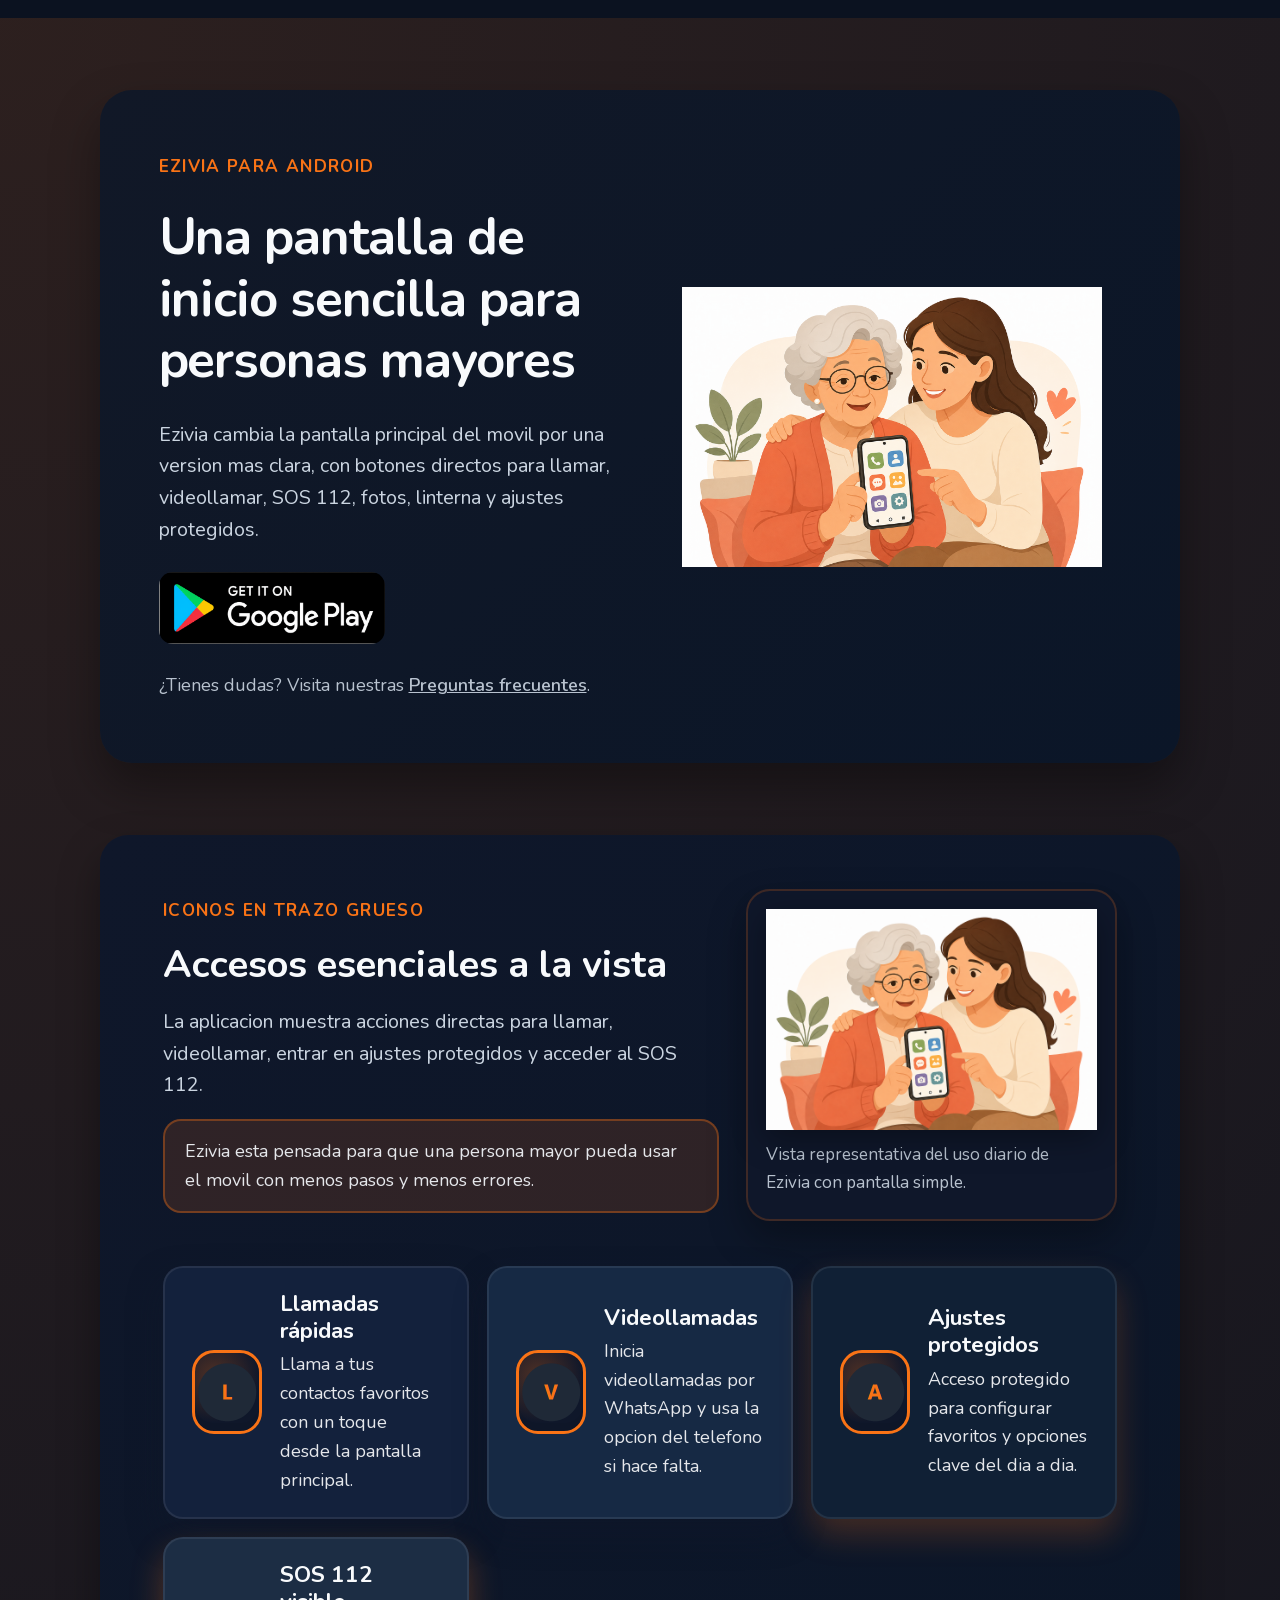
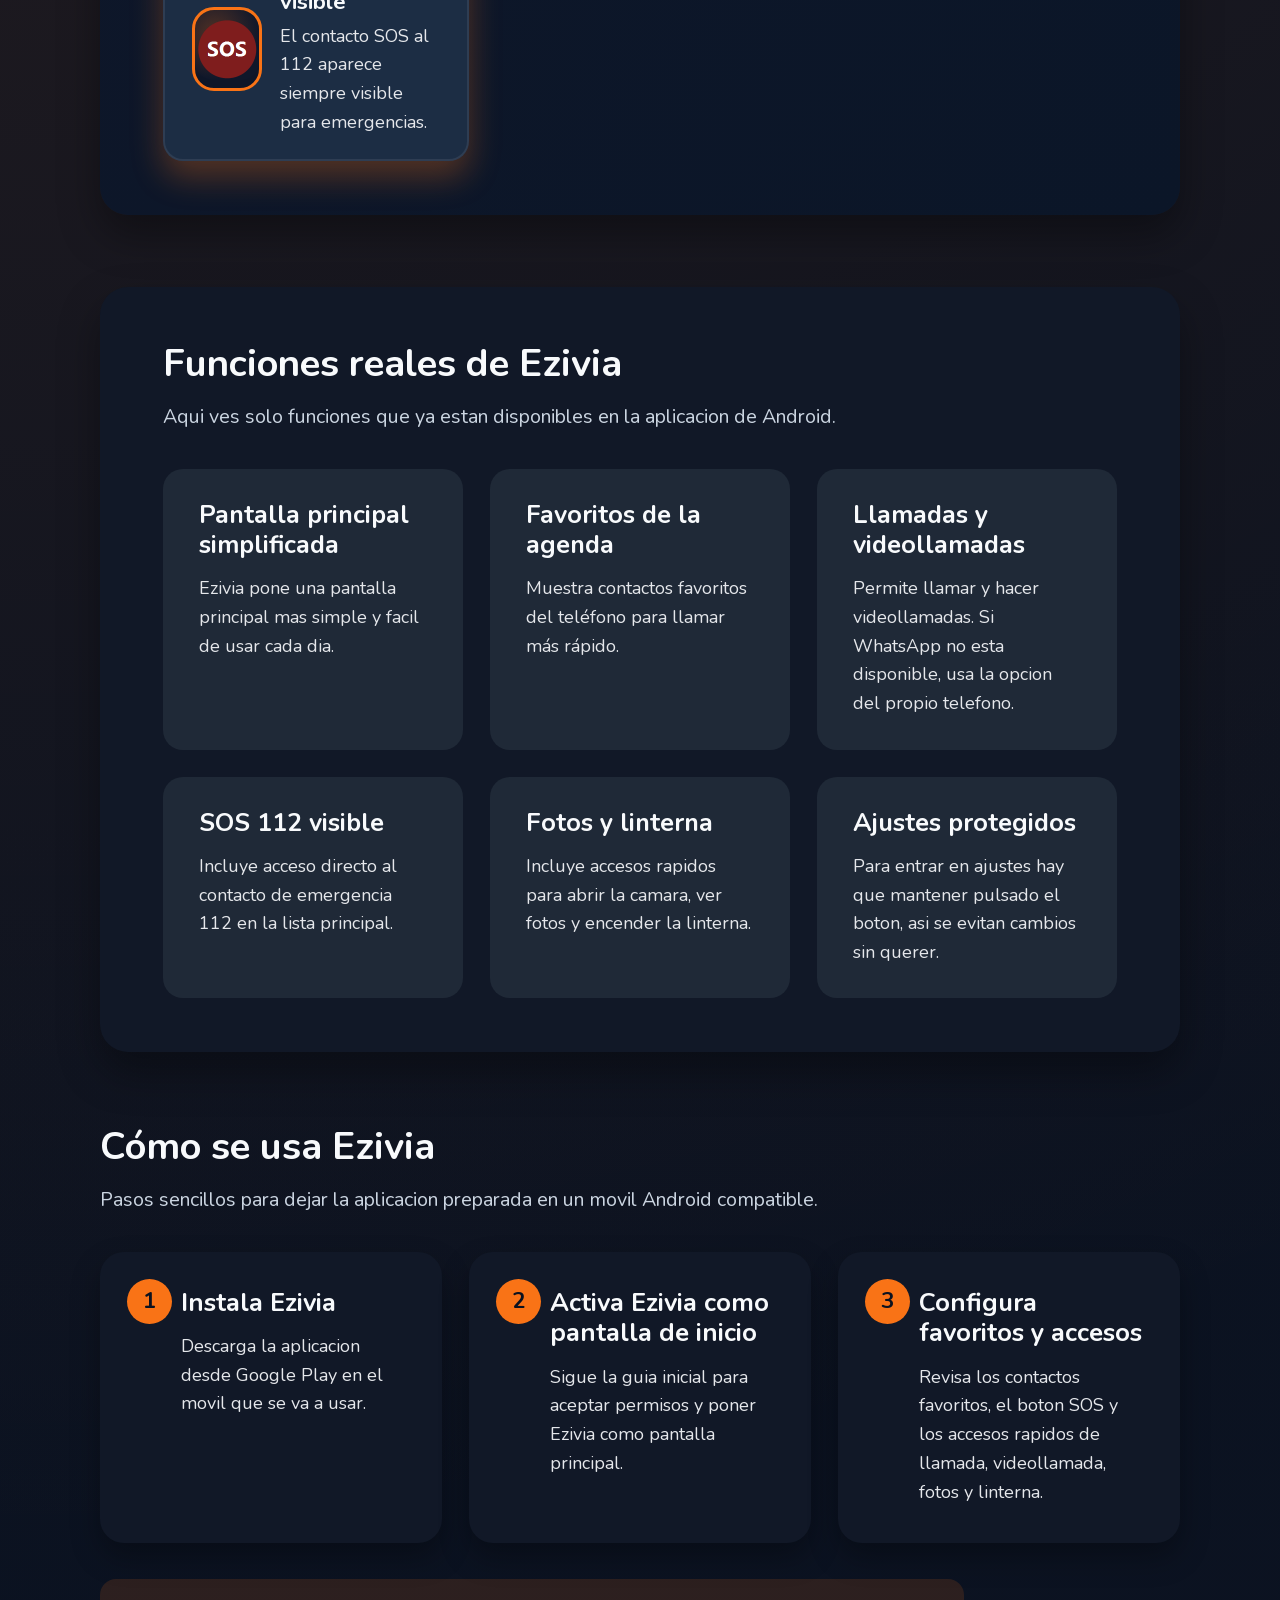
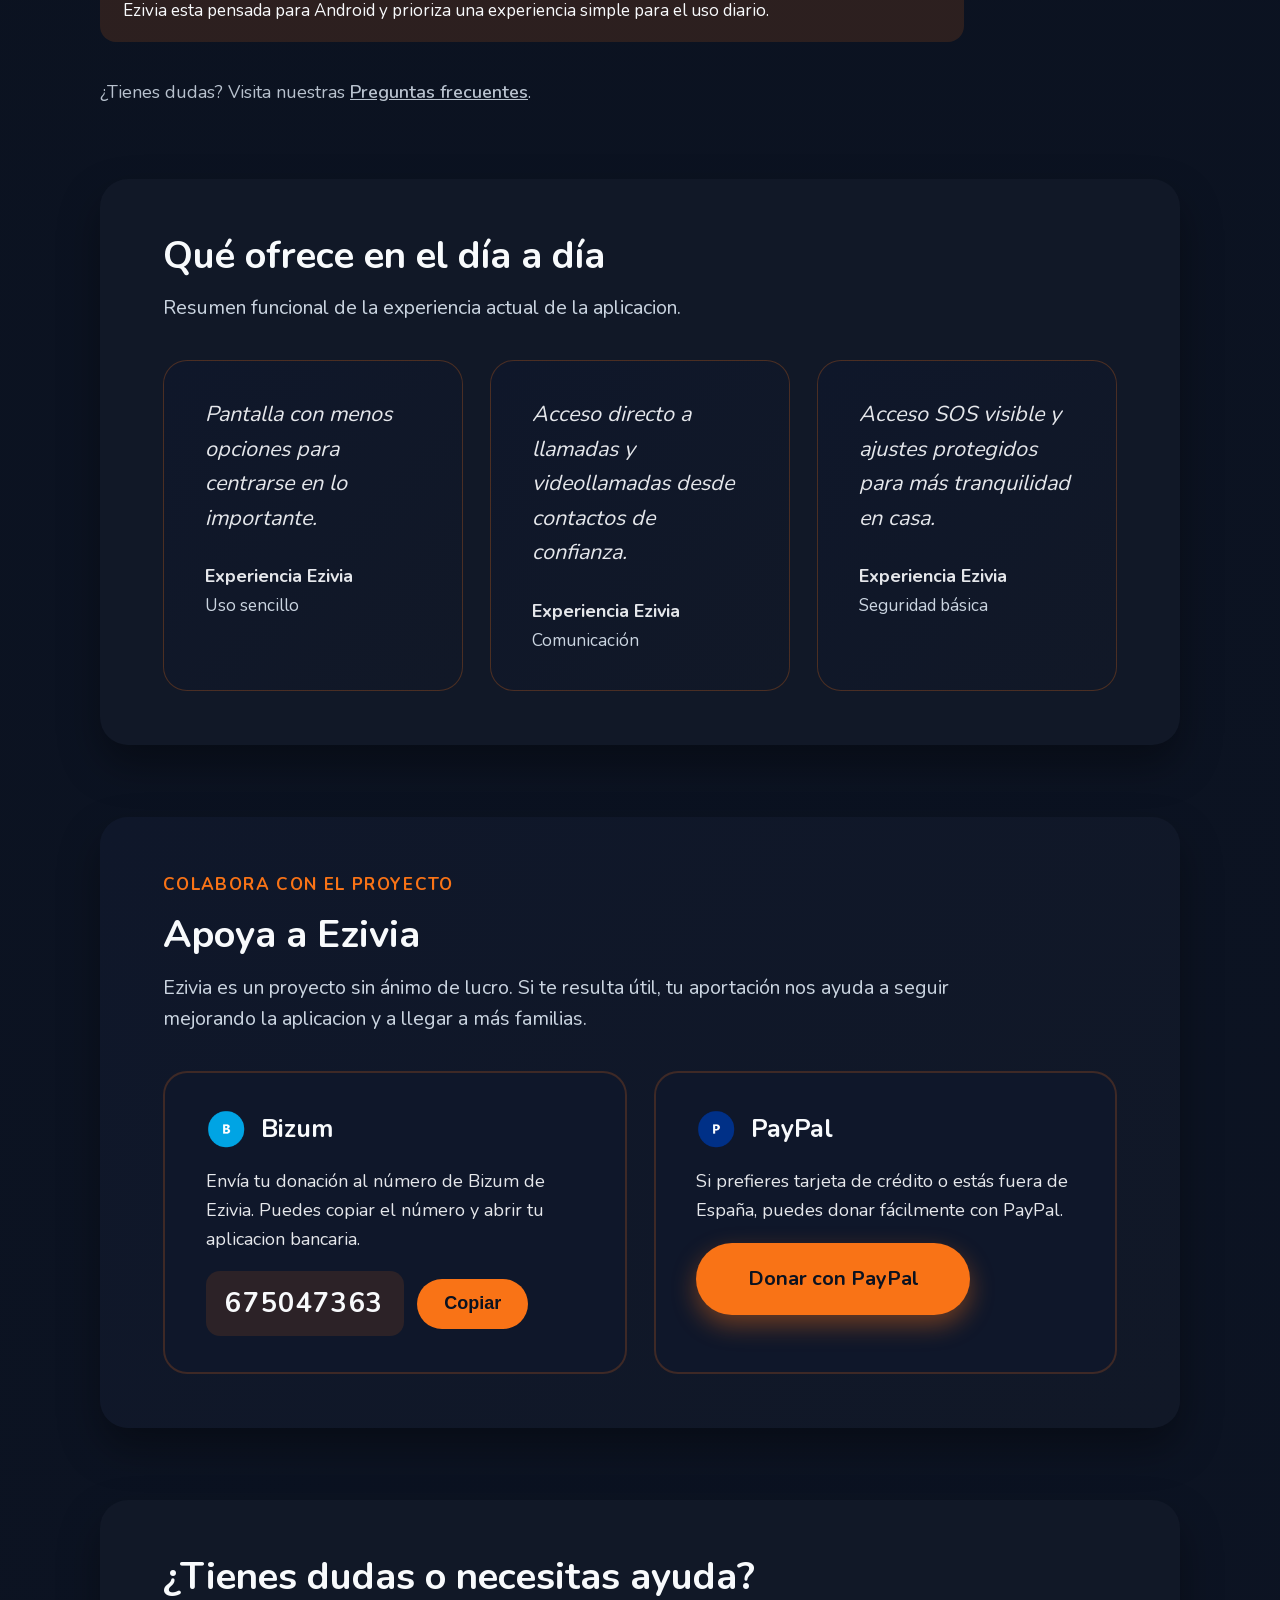
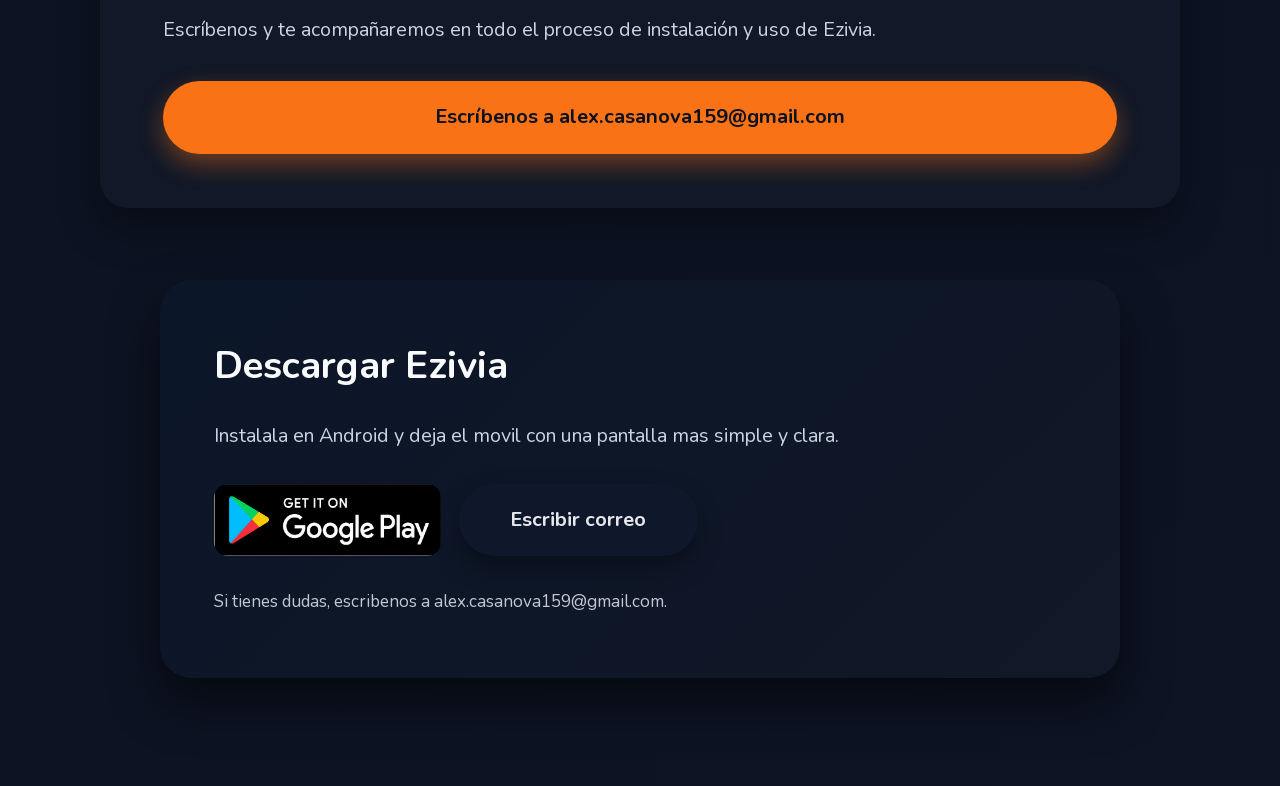
==== index.html @ 1c3323fb "new" ====
<!DOCTYPE html><html lang="es" class="nunito_4c270ad2-module__CZY4Ka__variable"><head><meta charSet="utf-8"/><meta name="viewport" content="width=device-width, initial-scale=1"/><link rel="preload" href="/_next/static/media/07454f8ad8aaac57-s.p.0tqkxa-w3pk~c.woff2" as="font" crossorigin="" type="font/woff2"/><link rel="preload" as="image" href="/illustration-care.png"/><link rel="stylesheet" href="/_next/static/chunks/0p3x75ijmrp55.css" data-precedence="next"/><link rel="preload" as="script" fetchPriority="low" href="/_next/static/chunks/0o.5cskazbnym.js"/><script src="/_next/static/chunks/0tszvp5wpnn-t.js" async=""></script><script src="/_next/static/chunks/14w_kqlcp4t3-.js" async=""></script><script src="/_next/static/chunks/10u3y4bw1ayzs.js" async=""></script><script src="/_next/static/chunks/turbopack-16dw~0twzpecv.js" async=""></script><script src="/_next/static/chunks/0ckz2u.28tp_0.js" async=""></script><script src="/_next/static/chunks/0d3shmwh5_nmn.js" async=""></script><script src="/_next/static/chunks/08p~vwp8j54wc.js" async=""></script><meta name="next-size-adjust" content=""/><title>Ezivia | Móviles Android sencillos para personas mayores</title><meta name="description" content="Ezivia transforma smartphones Android en experiencias accesibles para personas mayores y sus familias, con menús claros, iconos grandes y comunicación tranquila."/><meta name="application-name" content="Ezivia"/><meta name="author" content="Equipo Ezivia"/><meta name="keywords" content="ezivia,móviles sencillos,smartphone para mayores,android accesible,apoyo para familias,tecnología inclusiva,teléfono fácil,interfaz grande,accesibilidad senior,comunicación familiar"/><meta name="creator" content="Ezivia"/><meta name="category" content="accessibility"/><link rel="canonical" href="https://www.eazivi.com"/><meta property="og:title" content="Ezivia | Móviles Android sencillos para personas mayores"/><meta property="og:description" content="Simplificamos los móviles Android para que las personas mayores y sus familias disfruten de una experiencia tranquila, clara y segura."/><meta property="og:url" content="https://www.eazivi.com"/><meta property="og:site_name" content="Ezivia"/><meta property="og:locale" content="es_ES"/><meta property="og:image" content="https://www.eazivi.com/illustration-care.png"/><meta property="og:image:width" content="1200"/><meta property="og:image:height" content="630"/><meta property="og:image:alt" content="Persona mayor utilizando Ezivia en un teléfono Android"/><meta property="og:type" content="website"/><meta name="twitter:card" content="summary_large_image"/><meta name="twitter:site" content="@eziviaapp"/><meta name="twitter:creator" content="@eziviaapp"/><meta name="twitter:title" content="Ezivia | Android simple para personas mayores"/><meta name="twitter:description" content="Convierte cualquier Android en un móvil sencillo y humano para personas mayores y sus familias."/><meta name="twitter:image" content="https://www.eazivi.com/illustration-care.png"/><link rel="shortcut icon" href="/favicon.png" type="image/png" sizes="any"/><link rel="icon" href="/favicon.png" type="image/png" sizes="any"/><link rel="apple-touch-icon" href="/touch-icon.png" type="image/png" sizes="180x180"/><script src="/_next/static/chunks/03~yq9q893hmn.js" noModule=""></script></head><body class="nunito_4c270ad2-module__CZY4Ka__className app-body"><div hidden=""><!--$--><!--/$--></div><div id="google_translate_element" class="google-translate-hidden" aria-hidden="true"></div><a class="skip-link" href="#contenido-principal">Saltar al contenido principal</a><div class="app-topbar notranslate" translate="no"><!--$!--><template data-dgst="BAILOUT_TO_CLIENT_SIDE_RENDERING"></template><!--/$--></div><div id="contenido-principal" class="app-shell"><main class="home-page"><section id="inicio" class="section hero" aria-labelledby="hero-title" aria-describedby="hero-description"><div class="hero__content"><p class="section__eyebrow">Ezivia para Android</p><h1 id="hero-title">Una pantalla de inicio sencilla para personas mayores</h1><p id="hero-description" class="section__description">Ezivia cambia la pantalla principal del movil por una version mas clara, con botones directos para llamar, videollamar, SOS 112, fotos, linterna y ajustes protegidos.</p><div class="hero__actions"><a class="google-play-badge" href="https://play.google.com/store/apps/details?id=com.ezivia.launcher" target="_blank" rel="noopener noreferrer" aria-label="Descargar Ezivia en Google Play"><img alt="Disponible en Google Play" loading="lazy" width="240" height="72" decoding="async" data-nimg="1" style="color:transparent" src="/google-play-badge-clean.png"/></a></div><p class="hero__support">¿Tienes dudas? Visita nuestras<!-- --> <a href="/faq">Preguntas frecuentes</a>.</p></div><div class="hero__media"><img alt="Persona mayor usando Ezivia en un teléfono Android" width="460" height="420" decoding="async" data-nimg="1" style="color:transparent" src="/illustration-care.png"/></div></section><section id="accesos-esenciales" class="section section--surface action-panel" aria-labelledby="actions-title" aria-describedby="actions-description"><div class="action-panel__layout"><div class="action-panel__intro"><p class="section__eyebrow">Iconos en trazo grueso</p><h2 id="actions-title">Accesos esenciales a la vista</h2><p id="actions-description" class="section__description">La aplicacion muestra acciones directas para llamar, videollamar, entrar en ajustes protegidos y acceder al SOS 112.</p><p class="action-panel__note">Ezivia esta pensada para que una persona mayor pueda usar el movil con menos pasos y menos errores.</p></div><div class="action-panel__illustration" aria-hidden="true"><img alt="" loading="lazy" width="620" height="430" decoding="async" data-nimg="1" class="action-panel__illustration-figure" style="color:transparent" src="/illustration-care.png"/><p class="action-panel__caption">Vista representativa del uso diario de Ezivia con pantalla simple.</p></div></div><div class="action-panel__grid" role="list"><article class="action-panel__card" role="listitem" style="background:#13213c;box-shadow:0 16px 32px rgba(15, 23, 42, 0.55)"><span class="action-panel__icon" aria-hidden="true"><img alt="" loading="lazy" width="64" height="64" decoding="async" data-nimg="1" class="action-panel__icon-png" style="color:transparent" src="/icon-call.png"/></span><div class="action-panel__content"><h3>Llamadas rápidas</h3><p>Llama a tus contactos favoritos con un toque desde la pantalla principal.</p></div></article><article class="action-panel__card" role="listitem" style="background:#162944;box-shadow:0 16px 32px rgba(15, 23, 42, 0.45)"><span class="action-panel__icon" aria-hidden="true"><img alt="" loading="lazy" width="64" height="64" decoding="async" data-nimg="1" class="action-panel__icon-png" style="color:transparent" src="/icon-video.png"/></span><div class="action-panel__content"><h3>Videollamadas</h3><p>Inicia videollamadas por WhatsApp y usa la opcion del telefono si hace falta.</p></div></article><article class="action-panel__card" role="listitem" style="background:#102035;box-shadow:0 16px 32px rgba(249, 115, 22, 0.22)"><span class="action-panel__icon" aria-hidden="true"><img alt="" loading="lazy" width="64" height="64" decoding="async" data-nimg="1" class="action-panel__icon-png" style="color:transparent" src="/icon-settings.png"/></span><div class="action-panel__content"><h3>Ajustes protegidos</h3><p>Acceso protegido para configurar favoritos y opciones clave del dia a dia.</p></div></article><article class="action-panel__card" role="listitem" style="background:#1c2d44;box-shadow:0 16px 32px rgba(249, 115, 22, 0.3)"><span class="action-panel__icon" aria-hidden="true"><img alt="" loading="lazy" width="64" height="64" decoding="async" data-nimg="1" class="action-panel__icon-png" style="color:transparent" src="/icon-sos.png"/></span><div class="action-panel__content"><h3>SOS 112 visible</h3><p>El contacto SOS al 112 aparece siempre visible para emergencias.</p></div></article></div></section><section id="beneficios" class="section section--surface" aria-labelledby="benefits-title" aria-describedby="benefits-description"><div class="section__header"><h2 id="benefits-title">Funciones reales de Ezivia</h2><p id="benefits-description" class="section__description">Aqui ves solo funciones que ya estan disponibles en la aplicacion de Android.</p></div><div class="card-grid" role="list"><article class="card" role="listitem"><h3>Pantalla principal simplificada</h3><p>Ezivia pone una pantalla principal mas simple y facil de usar cada dia.</p></article><article class="card" role="listitem"><h3>Favoritos de la agenda</h3><p>Muestra contactos favoritos del teléfono para llamar más rápido.</p></article><article class="card" role="listitem"><h3>Llamadas y videollamadas</h3><p>Permite llamar y hacer videollamadas. Si WhatsApp no esta disponible, usa la opcion del propio telefono.</p></article><article class="card" role="listitem"><h3>SOS 112 visible</h3><p>Incluye acceso directo al contacto de emergencia 112 en la lista principal.</p></article><article class="card" role="listitem"><h3>Fotos y linterna</h3><p>Incluye accesos rapidos para abrir la camara, ver fotos y encender la linterna.</p></article><article class="card" role="listitem"><h3>Ajustes protegidos</h3><p>Para entrar en ajustes hay que mantener pulsado el boton, asi se evitan cambios sin querer.</p></article></div></section><section id="como-funciona" class="section" aria-labelledby="how-title" aria-describedby="how-description"><div class="section__header"><h2 id="how-title">Cómo se usa Ezivia</h2><p id="how-description" class="section__description">Pasos sencillos para dejar la aplicacion preparada en un movil Android compatible.</p></div><ol class="step-list"><li class="step-list__item"><h3>Instala Ezivia</h3><p>Descarga la aplicacion desde Google Play en el movil que se va a usar.</p></li><li class="step-list__item"><h3>Activa Ezivia como pantalla de inicio</h3><p>Sigue la guia inicial para aceptar permisos y poner Ezivia como pantalla principal.</p></li><li class="step-list__item"><h3>Configura favoritos y accesos</h3><p>Revisa los contactos favoritos, el boton SOS y los accesos rapidos de llamada, videollamada, fotos y linterna.</p></li></ol><p class="section__note" role="note">Ezivia esta pensada para Android y prioriza una experiencia simple para el uso diario.</p><p class="section__support">¿Tienes dudas? Visita nuestras<!-- --> <a href="/faq">Preguntas frecuentes</a>.</p></section><section id="testimonios" class="section section--surface" aria-labelledby="testimonials-title" aria-describedby="testimonials-description"><div class="section__header"><h2 id="testimonials-title">Qué ofrece en el día a día</h2><p id="testimonials-description" class="section__description">Resumen funcional de la experiencia actual de la aplicacion.</p></div><div class="testimonial-grid" role="list"><figure class="testimonial" role="listitem"><blockquote><p>Pantalla con menos opciones para centrarse en lo importante.</p></blockquote><figcaption><span class="testimonial__author">Experiencia Ezivia</span><span class="testimonial__role">Uso sencillo</span></figcaption></figure><figure class="testimonial" role="listitem"><blockquote><p>Acceso directo a llamadas y videollamadas desde contactos de confianza.</p></blockquote><figcaption><span class="testimonial__author">Experiencia Ezivia</span><span class="testimonial__role">Comunicación</span></figcaption></figure><figure class="testimonial" role="listitem"><blockquote><p>Acceso SOS visible y ajustes protegidos para más tranquilidad en casa.</p></blockquote><figcaption><span class="testimonial__author">Experiencia Ezivia</span><span class="testimonial__role">Seguridad básica</span></figcaption></figure></div></section><section id="donaciones" class="section section--surface donate" aria-labelledby="donate-title" aria-describedby="donate-description"><div class="section__header"><p class="section__eyebrow">Colabora con el proyecto</p><h2 id="donate-title">Apoya a Ezivia</h2><p id="donate-description" class="section__description">Ezivia es un proyecto sin ánimo de lucro. Si te resulta útil, tu aportación nos ayuda a seguir mejorando la aplicacion y a llegar a más familias.</p></div><div class="donate__grid"><article class="donate__card"><div class="donate__card-header"><img alt="" loading="lazy" width="40" height="40" decoding="async" data-nimg="1" class="donate__icon" style="color:transparent" src="/icon-bizum.png"/><h3>Bizum</h3></div><p>Envía tu donación al número de Bizum de Ezivia. Puedes copiar el número y abrir tu aplicacion bancaria.</p><div class="donate__bizum-row"><span class="donate__bizum-number" aria-label="Número Bizum">675047363</span><button type="button" class="donate__copy-btn" aria-label="Copiar número de Bizum">Copiar</button></div></article><article class="donate__card"><div class="donate__card-header"><img alt="" loading="lazy" width="40" height="40" decoding="async" data-nimg="1" class="donate__icon" style="color:transparent" src="/icon-paypal.png"/><h3>PayPal</h3></div><p>Si prefieres tarjeta de crédito o estás fuera de España, puedes donar fácilmente con PayPal.</p><a class="cta-button cta-button--primary donate__paypal-btn" href="https://paypal.me/alkalo98" target="_blank" rel="noopener noreferrer" aria-label="Donar con PayPal (se abre en nueva pestaña)">Donar con PayPal</a></article></div></section><section id="contacto" class="section section--surface" aria-labelledby="contact-title" aria-describedby="contact-description"><div class="section__header"><h2 id="contact-title">¿Tienes dudas o necesitas ayuda?</h2><p id="contact-description" class="section__description">Escríbenos y te acompañaremos en todo el proceso de instalación y uso de Ezivia.</p></div><a class="cta-button cta-button--primary" href="mailto:alex.casanova159@gmail.com?subject=Consulta%20sobre%20Ezivia" aria-label="Enviar correo a alex.casanova159@gmail.com">Escríbenos a alex.casanova159@gmail.com</a></section><section id="descarga" class="section cta" aria-labelledby="cta-title" aria-describedby="cta-description"><div class="cta__card"><h2 id="cta-title">Descargar Ezivia</h2><p id="cta-description" class="section__description">Instalala en Android y deja el movil con una pantalla mas simple y clara.</p><div class="cta__actions"><a class="google-play-badge" href="https://play.google.com/store/apps/details?id=com.ezivia.launcher" target="_blank" rel="noopener noreferrer" aria-label="Descargar Ezivia en Google Play"><img alt="Disponible en Google Play" loading="lazy" width="240" height="72" decoding="async" data-nimg="1" style="color:transparent" src="/google-play-badge-clean.png"/></a><a class="cta-button cta-button--secondary" href="mailto:alex.casanova159@gmail.com?subject=Dudas%20sobre%20Ezivia" aria-label="Escribir correo a alex.casanova159@gmail.com">Escribir correo</a></div><p class="cta__footnote">Si tienes dudas, escribenos a alex.casanova159@gmail.com.</p></div></section></main><!--$--><!--/$--></div><script src="/_next/static/chunks/0o.5cskazbnym.js" id="_R_" async=""></script><script>(self.__next_f=self.__next_f||[]).push([0])</script><script>self.__next_f.push([1,"1:\"$Sreact.fragment\"\n2:I[22076,[\"/_next/static/chunks/0ckz2u.28tp_0.js\",\"/_next/static/chunks/0d3shmwh5_nmn.js\"],\"I18nProvider\"]\n3:I[22575,[\"/_next/static/chunks/0ckz2u.28tp_0.js\",\"/_next/static/chunks/0d3shmwh5_nmn.js\"],\"AppChrome\"]\n4:I[39756,[\"/_next/static/chunks/0ckz2u.28tp_0.js\",\"/_next/static/chunks/0d3shmwh5_nmn.js\"],\"default\"]\n5:I[37457,[\"/_next/static/chunks/0ckz2u.28tp_0.js\",\"/_next/static/chunks/0d3shmwh5_nmn.js\"],\"default\"]\n6:I[47257,[\"/_next/static/chunks/0ckz2u.28tp_0.js\",\"/_next/static/chunks/0d3shmwh5_nmn.js\"],\"ClientPageRoot\"]\n7:I[31713,[\"/_next/static/chunks/0ckz2u.28tp_0.js\",\"/_next/static/chunks/0d3shmwh5_nmn.js\",\"/_next/static/chunks/08p~vwp8j54wc.js\"],\"default\"]\na:I[97367,[\"/_next/static/chunks/0ckz2u.28tp_0.js\",\"/_next/static/chunks/0d3shmwh5_nmn.js\"],\"OutletBoundary\"]\nb:\"$Sreact.suspense\"\nd:I[97367,[\"/_next/static/chunks/0ckz2u.28tp_0.js\",\"/_next/static/chunks/0d3shmwh5_nmn.js\"],\"ViewportBoundary\"]\nf:I[97367,[\"/_next/static/chunks/0ckz2u.28tp_0.js\",\"/_next/static/chunks/0d3shmwh5_nmn.js\"],\"MetadataBoundary\"]\n11:I[68027,[\"/_next/static/chunks/0ckz2u.28tp_0.js\",\"/_next/static/chunks/0d3shmwh5_nmn.js\"],\"default\",1]\n:HL[\"/_next/static/chunks/0p3x75ijmrp55.css\",\"style\"]\n:HL[\"/_next/static/media/07454f8ad8aaac57-s.p.0tqkxa-w3pk~c.woff2\",\"font\",{\"crossOrigin\":\"\",\"type\":\"font/woff2\"}]\n"])</script><script>self.__next_f.push([1,"0:{\"P\":null,\"c\":[\"\",\"\"],\"q\":\"\",\"i\":false,\"f\":[[[\"\",{\"children\":[\"__PAGE__\",{}]},\"$undefined\",\"$undefined\",16],[[\"$\",\"$1\",\"c\",{\"children\":[[[\"$\",\"link\",\"0\",{\"rel\":\"stylesheet\",\"href\":\"/_next/static/chunks/0p3x75ijmrp55.css\",\"precedence\":\"next\",\"crossOrigin\":\"$undefined\",\"nonce\":\"$undefined\"}],[\"$\",\"script\",\"script-0\",{\"src\":\"/_next/static/chunks/0ckz2u.28tp_0.js\",\"async\":true,\"nonce\":\"$undefined\"}],[\"$\",\"script\",\"script-1\",{\"src\":\"/_next/static/chunks/0d3shmwh5_nmn.js\",\"async\":true,\"nonce\":\"$undefined\"}]],[\"$\",\"html\",null,{\"lang\":\"es\",\"className\":\"nunito_4c270ad2-module__CZY4Ka__variable\",\"children\":[\"$\",\"body\",null,{\"className\":\"nunito_4c270ad2-module__CZY4Ka__className app-body\",\"children\":[\"$\",\"$L2\",null,{\"children\":[\"$\",\"$L3\",null,{\"children\":[\"$\",\"$L4\",null,{\"parallelRouterKey\":\"children\",\"error\":\"$undefined\",\"errorStyles\":\"$undefined\",\"errorScripts\":\"$undefined\",\"template\":[\"$\",\"$L5\",null,{}],\"templateStyles\":\"$undefined\",\"templateScripts\":\"$undefined\",\"notFound\":[[[\"$\",\"title\",null,{\"children\":\"404: This page could not be found.\"}],[\"$\",\"div\",null,{\"style\":{\"fontFamily\":\"system-ui,\\\"Segoe UI\\\",Roboto,Helvetica,Arial,sans-serif,\\\"Apple Color Emoji\\\",\\\"Segoe UI Emoji\\\"\",\"height\":\"100vh\",\"textAlign\":\"center\",\"display\":\"flex\",\"flexDirection\":\"column\",\"alignItems\":\"center\",\"justifyContent\":\"center\"},\"children\":[\"$\",\"div\",null,{\"children\":[[\"$\",\"style\",null,{\"dangerouslySetInnerHTML\":{\"__html\":\"body{color:#000;background:#fff;margin:0}.next-error-h1{border-right:1px solid rgba(0,0,0,.3)}@media (prefers-color-scheme:dark){body{color:#fff;background:#000}.next-error-h1{border-right:1px solid rgba(255,255,255,.3)}}\"}}],[\"$\",\"h1\",null,{\"className\":\"next-error-h1\",\"style\":{\"display\":\"inline-block\",\"margin\":\"0 20px 0 0\",\"padding\":\"0 23px 0 0\",\"fontSize\":24,\"fontWeight\":500,\"verticalAlign\":\"top\",\"lineHeight\":\"49px\"},\"children\":404}],[\"$\",\"div\",null,{\"style\":{\"display\":\"inline-block\"},\"children\":[\"$\",\"h2\",null,{\"style\":{\"fontSize\":14,\"fontWeight\":400,\"lineHeight\":\"49px\",\"margin\":0},\"children\":\"This page could not be found.\"}]}]]}]}]],[]],\"forbidden\":\"$undefined\",\"unauthorized\":\"$undefined\"}]}]}]}]}]]}],{\"children\":[[\"$\",\"$1\",\"c\",{\"children\":[[\"$\",\"$L6\",null,{\"Component\":\"$7\",\"serverProvidedParams\":{\"searchParams\":{},\"params\":{},\"promises\":[\"$@8\",\"$@9\"]}}],[[\"$\",\"script\",\"script-0\",{\"src\":\"/_next/static/chunks/08p~vwp8j54wc.js\",\"async\":true,\"nonce\":\"$undefined\"}]],[\"$\",\"$La\",null,{\"children\":[\"$\",\"$b\",null,{\"name\":\"Next.MetadataOutlet\",\"children\":\"$@c\"}]}]]}],{},null,false,null]},null,false,null],[\"$\",\"$1\",\"h\",{\"children\":[null,[\"$\",\"$Ld\",null,{\"children\":\"$Le\"}],[\"$\",\"div\",null,{\"hidden\":true,\"children\":[\"$\",\"$Lf\",null,{\"children\":[\"$\",\"$b\",null,{\"name\":\"Next.Metadata\",\"children\":\"$L10\"}]}]}],[\"$\",\"meta\",null,{\"name\":\"next-size-adjust\",\"content\":\"\"}]]}],false]],\"m\":\"$undefined\",\"G\":[\"$11\",[[\"$\",\"link\",\"0\",{\"rel\":\"stylesheet\",\"href\":\"/_next/static/chunks/0p3x75ijmrp55.css\",\"precedence\":\"next\",\"crossOrigin\":\"$undefined\",\"nonce\":\"$undefined\"}]]],\"S\":true,\"h\":null,\"s\":\"$undefined\",\"l\":\"$undefined\",\"p\":\"$undefined\",\"d\":\"$undefined\",\"b\":\"4Mo8kWpDJ4hjGBOQ6Qxv2\"}\n"])</script><script>self.__next_f.push([1,"8:{}\n9:\"$0:f:0:1:1:children:0:props:children:0:props:serverProvidedParams:params\"\n"])</script><script>self.__next_f.push([1,"e:[[\"$\",\"meta\",\"0\",{\"charSet\":\"utf-8\"}],[\"$\",\"meta\",\"1\",{\"name\":\"viewport\",\"content\":\"width=device-width, initial-scale=1\"}]]\n"])</script><script>self.__next_f.push([1,"12:I[27201,[\"/_next/static/chunks/0ckz2u.28tp_0.js\",\"/_next/static/chunks/0d3shmwh5_nmn.js\"],\"IconMark\"]\nc:null\n"])</script><script>self.__next_f.push([1,"10:[[\"$\",\"title\",\"0\",{\"children\":\"Ezivia | Móviles Android sencillos para personas mayores\"}],[\"$\",\"meta\",\"1\",{\"name\":\"description\",\"content\":\"Ezivia transforma smartphones Android en experiencias accesibles para personas mayores y sus familias, con menús claros, iconos grandes y comunicación tranquila.\"}],[\"$\",\"meta\",\"2\",{\"name\":\"application-name\",\"content\":\"Ezivia\"}],[\"$\",\"meta\",\"3\",{\"name\":\"author\",\"content\":\"Equipo Ezivia\"}],[\"$\",\"meta\",\"4\",{\"name\":\"keywords\",\"content\":\"ezivia,móviles sencillos,smartphone para mayores,android accesible,apoyo para familias,tecnología inclusiva,teléfono fácil,interfaz grande,accesibilidad senior,comunicación familiar\"}],[\"$\",\"meta\",\"5\",{\"name\":\"creator\",\"content\":\"Ezivia\"}],[\"$\",\"meta\",\"6\",{\"name\":\"category\",\"content\":\"accessibility\"}],[\"$\",\"link\",\"7\",{\"rel\":\"canonical\",\"href\":\"https://www.eazivi.com\"}],[\"$\",\"meta\",\"8\",{\"property\":\"og:title\",\"content\":\"Ezivia | Móviles Android sencillos para personas mayores\"}],[\"$\",\"meta\",\"9\",{\"property\":\"og:description\",\"content\":\"Simplificamos los móviles Android para que las personas mayores y sus familias disfruten de una experiencia tranquila, clara y segura.\"}],[\"$\",\"meta\",\"10\",{\"property\":\"og:url\",\"content\":\"https://www.eazivi.com\"}],[\"$\",\"meta\",\"11\",{\"property\":\"og:site_name\",\"content\":\"Ezivia\"}],[\"$\",\"meta\",\"12\",{\"property\":\"og:locale\",\"content\":\"es_ES\"}],[\"$\",\"meta\",\"13\",{\"property\":\"og:image\",\"content\":\"https://www.eazivi.com/illustration-care.png\"}],[\"$\",\"meta\",\"14\",{\"property\":\"og:image:width\",\"content\":\"1200\"}],[\"$\",\"meta\",\"15\",{\"property\":\"og:image:height\",\"content\":\"630\"}],[\"$\",\"meta\",\"16\",{\"property\":\"og:image:alt\",\"content\":\"Persona mayor utilizando Ezivia en un teléfono Android\"}],[\"$\",\"meta\",\"17\",{\"property\":\"og:type\",\"content\":\"website\"}],[\"$\",\"meta\",\"18\",{\"name\":\"twitter:card\",\"content\":\"summary_large_image\"}],[\"$\",\"meta\",\"19\",{\"name\":\"twitter:site\",\"content\":\"@eziviaapp\"}],[\"$\",\"meta\",\"20\",{\"name\":\"twitter:creator\",\"content\":\"@eziviaapp\"}],[\"$\",\"meta\",\"21\",{\"name\":\"twitter:title\",\"content\":\"Ezivia | Android simple para personas mayores\"}],[\"$\",\"meta\",\"22\",{\"name\":\"twitter:description\",\"content\":\"Convierte cualquier Android en un móvil sencillo y humano para personas mayores y sus familias.\"}],[\"$\",\"meta\",\"23\",{\"name\":\"twitter:image\",\"content\":\"https://www.eazivi.com/illustration-care.png\"}],[\"$\",\"link\",\"24\",{\"rel\":\"shortcut icon\",\"href\":\"/favicon.png\",\"type\":\"image/png\",\"sizes\":\"any\"}],[\"$\",\"link\",\"25\",{\"rel\":\"icon\",\"href\":\"/favicon.png\",\"type\":\"image/png\",\"sizes\":\"any\"}],[\"$\",\"link\",\"26\",{\"rel\":\"apple-touch-icon\",\"href\":\"/touch-icon.png\",\"type\":\"image/png\",\"sizes\":\"180x180\"}],[\"$\",\"$L12\",\"27\",{}]]\n"])</script></body></html>
---- _next/static/chunks/0p3x75ijmrp55.css ----
@font-face{font-family:Nunito;font-style:normal;font-weight:400;font-display:swap;src:url(../media/224e262ef877bfa4-s.0mo8vqgr8yagc.woff2)format("woff2");unicode-range:U+460-52F,U+1C80-1C8A,U+20B4,U+2DE0-2DFF,U+A640-A69F,U+FE2E-FE2F}@font-face{font-family:Nunito;font-style:normal;font-weight:400;font-display:swap;src:url(../media/7f11d98043fdedc9-s.0r4w1y.tjq0ay.woff2)format("woff2");unicode-range:U+301,U+400-45F,U+490-491,U+4B0-4B1,U+2116}@font-face{font-family:Nunito;font-style:normal;font-weight:400;font-display:swap;src:url(../media/e6d00ff86ef9e699-s.0lcb62h0-.jh3.woff2)format("woff2");unicode-range:U+102-103,U+110-111,U+128-129,U+168-169,U+1A0-1A1,U+1AF-1B0,U+300-301,U+303-304,U+308-309,U+323,U+329,U+1EA0-1EF9,U+20AB}@font-face{font-family:Nunito;font-style:normal;font-weight:400;font-display:swap;src:url(../media/d8cb5ab3660140cd-s.0ri_id_kcagyz.woff2)format("woff2");unicode-range:U+100-2BA,U+2BD-2C5,U+2C7-2CC,U+2CE-2D7,U+2DD-2FF,U+304,U+308,U+329,U+1D00-1DBF,U+1E00-1E9F,U+1EF2-1EFF,U+2020,U+20A0-20AB,U+20AD-20C0,U+2113,U+2C60-2C7F,U+A720-A7FF}@font-face{font-family:Nunito;font-style:normal;font-weight:400;font-display:swap;src:url(../media/07454f8ad8aaac57-s.p.0tqkxa-w3pk~c.woff2)format("woff2");unicode-range:U+??,U+131,U+152-153,U+2BB-2BC,U+2C6,U+2DA,U+2DC,U+304,U+308,U+329,U+2000-206F,U+20AC,U+2122,U+2191,U+2193,U+2212,U+2215,U+FEFF,U+FFFD}@font-face{font-family:Nunito;font-style:normal;font-weight:600;font-display:swap;src:url(../media/224e262ef877bfa4-s.0mo8vqgr8yagc.woff2)format("woff2");unicode-range:U+460-52F,U+1C80-1C8A,U+20B4,U+2DE0-2DFF,U+A640-A69F,U+FE2E-FE2F}@font-face{font-family:Nunito;font-style:normal;font-weight:600;font-display:swap;src:url(../media/7f11d98043fdedc9-s.0r4w1y.tjq0ay.woff2)format("woff2");unicode-range:U+301,U+400-45F,U+490-491,U+4B0-4B1,U+2116}@font-face{font-family:Nunito;font-style:normal;font-weight:600;font-display:swap;src:url(../media/e6d00ff86ef9e699-s.0lcb62h0-.jh3.woff2)format("woff2");unicode-range:U+102-103,U+110-111,U+128-129,U+168-169,U+1A0-1A1,U+1AF-1B0,U+300-301,U+303-304,U+308-309,U+323,U+329,U+1EA0-1EF9,U+20AB}@font-face{font-family:Nunito;font-style:normal;font-weight:600;font-display:swap;src:url(../media/d8cb5ab3660140cd-s.0ri_id_kcagyz.woff2)format("woff2");unicode-range:U+100-2BA,U+2BD-2C5,U+2C7-2CC,U+2CE-2D7,U+2DD-2FF,U+304,U+308,U+329,U+1D00-1DBF,U+1E00-1E9F,U+1EF2-1EFF,U+2020,U+20A0-20AB,U+20AD-20C0,U+2113,U+2C60-2C7F,U+A720-A7FF}@font-face{font-family:Nunito;font-style:normal;font-weight:600;font-display:swap;src:url(../media/07454f8ad8aaac57-s.p.0tqkxa-w3pk~c.woff2)format("woff2");unicode-range:U+??,U+131,U+152-153,U+2BB-2BC,U+2C6,U+2DA,U+2DC,U+304,U+308,U+329,U+2000-206F,U+20AC,U+2122,U+2191,U+2193,U+2212,U+2215,U+FEFF,U+FFFD}@font-face{font-family:Nunito;font-style:normal;font-weight:700;font-display:swap;src:url(../media/224e262ef877bfa4-s.0mo8vqgr8yagc.woff2)format("woff2");unicode-range:U+460-52F,U+1C80-1C8A,U+20B4,U+2DE0-2DFF,U+A640-A69F,U+FE2E-FE2F}@font-face{font-family:Nunito;font-style:normal;font-weight:700;font-display:swap;src:url(../media/7f11d98043fdedc9-s.0r4w1y.tjq0ay.woff2)format("woff2");unicode-range:U+301,U+400-45F,U+490-491,U+4B0-4B1,U+2116}@font-face{font-family:Nunito;font-style:normal;font-weight:700;font-display:swap;src:url(../media/e6d00ff86ef9e699-s.0lcb62h0-.jh3.woff2)format("woff2");unicode-range:U+102-103,U+110-111,U+128-129,U+168-169,U+1A0-1A1,U+1AF-1B0,U+300-301,U+303-304,U+308-309,U+323,U+329,U+1EA0-1EF9,U+20AB}@font-face{font-family:Nunito;font-style:normal;font-weight:700;font-display:swap;src:url(../media/d8cb5ab3660140cd-s.0ri_id_kcagyz.woff2)format("woff2");unicode-range:U+100-2BA,U+2BD-2C5,U+2C7-2CC,U+2CE-2D7,U+2DD-2FF,U+304,U+308,U+329,U+1D00-1DBF,U+1E00-1E9F,U+1EF2-1EFF,U+2020,U+20A0-20AB,U+20AD-20C0,U+2113,U+2C60-2C7F,U+A720-A7FF}@font-face{font-family:Nunito;font-style:normal;font-weight:700;font-display:swap;src:url(../media/07454f8ad8aaac57-s.p.0tqkxa-w3pk~c.woff2)format("woff2");unicode-range:U+??,U+131,U+152-153,U+2BB-2BC,U+2C6,U+2DA,U+2DC,U+304,U+308,U+329,U+2000-206F,U+20AC,U+2122,U+2191,U+2193,U+2212,U+2215,U+FEFF,U+FFFD}@font-face{font-family:Nunito Fallback;src:local(Arial);ascent-override:99.71%;descent-override:34.82%;line-gap-override:0.0%;size-adjust:101.39%}.nunito_4c270ad2-module__CZY4Ka__className{font-family:Nunito,Nunito Fallback;font-style:normal}.nunito_4c270ad2-module__CZY4Ka__variable{--font-primary:"Nunito", "Nunito Fallback"}
:root{--lightningcss-light: ;--lightningcss-dark:initial;color-scheme:dark;font-family:var(--font-primary), system-ui, -apple-system, BlinkMacSystemFont, "Segoe UI", sans-serif;color:#e5e7eb;--focus-ring:#f97316;--critical:#fca5a5;--success:#22c55e;--secondary-text:#cbd5e1;--surface:#111827;--surface-strong:#1f2937;--card:#0f172a;background-color:#0b1220;font-size:18px;line-height:1.6}*{box-sizing:border-box;margin:0;padding:0}body{background-color:#0b1220;min-height:100vh}a{color:inherit}a:focus-visible,button:focus-visible,input:focus-visible,textarea:focus-visible,select:focus-visible,[role=link]:focus-visible{outline:3px solid var(--focus-ring);outline-offset:4px}p{max-width:72ch}h1,h2,h3{color:#f8fafc;line-height:1.2}h1{letter-spacing:-.02em;font-size:clamp(2.5rem,4vw,3rem)}h2{font-size:clamp(2rem,3vw,2.5rem)}h3{font-size:clamp(1.35rem,2vw,1.65rem)}.app-body{color:#e5e7eb;-webkit-font-smoothing:antialiased;text-rendering:optimizelegibility;flex-direction:column;min-height:100vh;display:flex}.app-shell{flex-direction:column;flex:1 0 auto;display:flex}.app-topbar{justify-content:flex-end;width:100%;padding:1rem 5vw 0;display:flex}.language-selector{background:#0f172acc;border:1px solid #f9731659;border-radius:999px;align-items:center;gap:.6rem;padding:.4rem .8rem;display:inline-flex}.language-selector__label{color:#cbd5e1;font-size:.85rem}.language-selector select{color:#f8fafc;background:0 0;border:none;min-width:180px;padding:.2rem .35rem;font-size:.95rem}.language-selector select option{color:#0b1220;background-color:#f8fafc}.google-translate-hidden{clip:rect(0 0 0 0);clip-path:inset(50%);white-space:nowrap;width:1px;height:1px;position:absolute;overflow:hidden}.goog-te-banner-frame,.goog-te-banner-frame.skiptranslate,iframe.goog-te-banner-frame{visibility:hidden!important;height:0!important;display:none!important}html,body{top:0!important}.skip-link{color:#f8fafc;z-index:1000;background:#111827;border-radius:999px;width:1px;height:1px;padding:.75rem 1.25rem;transition:transform .2s;position:absolute;top:auto;left:-999px;overflow:hidden}.skip-link:focus{outline:3px solid var(--focus-ring);outline-offset:4px;width:auto;height:auto;top:1rem;left:50%;transform:translate(-50%)}.home-page,.caregivers-page{flex-direction:column;gap:4rem;padding:4rem 5vw 6rem;display:flex}.home-page{background:radial-gradient(circle at 0 0,#f9731624,#0000 55%),radial-gradient(circle at 100% 100%,#0f172a52,#0000 60%)}.caregivers-page{background:radial-gradient(circle at 100% 0,#f973162e,#0000 55%),radial-gradient(circle at 0 100%,#0f172a66,#0000 60%)}.section{flex-direction:column;gap:2rem;width:100%;max-width:1080px;margin:0 auto;display:flex}.section__header{flex-direction:column;gap:.75rem;display:flex}.section__eyebrow{text-transform:uppercase;letter-spacing:.08em;color:#f97316;font-size:.95rem;font-weight:700}.section__description{color:#cbd5e1;font-size:1.1rem}.section__note{color:#f8fafc;background:#f9731624;border-radius:16px;max-width:48rem;padding:1rem 1.25rem;font-size:.95rem}.section--surface{background:var(--surface);border-radius:28px;padding:3rem 3.5rem;box-shadow:0 20px 40px #00000059}.hero{background:linear-gradient(135deg,#111827 0%,#0b1628 100%);border-radius:32px;align-items:center;gap:2.5rem;padding:3.5rem 3.25rem;display:grid;box-shadow:0 24px 48px #00000059}.hero--caregivers{background:linear-gradient(135deg,#0f172a 0%,#1f2937 100%)}.hero__content{flex-direction:column;gap:1.5rem;display:flex}.hero__actions{flex-wrap:wrap;gap:1rem;display:flex}.hero__media{justify-content:center;display:flex}.hero__media img{width:min(100%,420px);height:auto}.action-panel{background:linear-gradient(135deg,#0f172a 0%,#0b1628 100%);gap:2.5rem}.action-panel__layout{grid-template-columns:minmax(0,1.2fr) minmax(0,.8fr);align-items:center;gap:1.5rem;display:grid}.action-panel__intro{flex-direction:column;gap:1rem;display:flex}.action-panel__note{background:#f9731624;border:2px solid #f9731659;border-radius:18px;max-width:34rem;padding:.9rem 1.1rem;font-size:1rem}.action-panel__illustration{background:var(--card);border:2px solid #f9731633;border-radius:24px;flex-direction:column;gap:.65rem;padding:1rem 1rem 1.25rem;display:flex;box-shadow:0 18px 38px #0000004d}.action-panel__illustration-figure{filter:drop-shadow(0 8px 16px #00000059);width:100%;height:auto}.action-panel__caption{color:#cbd5e1e6;font-size:.95rem}.action-panel__grid{grid-template-columns:repeat(auto-fit,minmax(260px,1fr));gap:1rem;display:grid}.action-panel__card{color:#e5e7eb;border:2px solid #ffffff14;border-radius:20px;align-items:center;gap:1rem;padding:1.25rem 1.5rem;display:flex}.action-panel__icon{background:radial-gradient(circle at 30% 30%, #f9731647, transparent 65%), var(--card);border:3px solid #f97316;border-radius:22px;place-items:center;width:84px;height:84px;display:grid;box-shadow:inset 0 -8px #0000000d}.action-panel__icon-png{object-fit:contain;border-radius:12px;width:64px;height:64px}.action-panel__content{gap:.35rem;display:grid}.action-panel__content h3{font-size:1.25rem}.cta-button{border:2px solid #0000;border-radius:999px;justify-content:center;align-items:center;min-height:3rem;padding:1rem 2.75rem;font-size:1.125rem;font-weight:700;text-decoration:none;transition:transform .2s,box-shadow .2s,background-color .2s;display:inline-flex}.cta-button--primary{color:#0b1220;background-color:#f97316;box-shadow:0 10px 24px #f9731666}.cta-button--secondary{color:#e5e7eb;background-color:#0f172a;box-shadow:0 12px 24px #00000059}.cta-button:focus-visible,.cta-button:hover{outline-color:var(--focus-ring);transform:translateY(-2px);box-shadow:0 14px 30px #f9731659}.cta-button--secondary:focus-visible,.cta-button--secondary:hover{box-shadow:0 16px 30px #00000059}.card-grid{gap:1.5rem;display:grid}.card{background:var(--surface-strong);color:#e5e7eb;border-radius:20px;flex-direction:column;gap:.75rem;min-height:100%;padding:1.75rem 2rem;display:flex}.card h3{font-size:1.4rem}.step-list{counter-reset:steps;gap:1.5rem;padding-left:0;list-style:none;display:grid}.step-list__item{background:var(--surface);border-radius:24px;flex-direction:column;gap:.75rem;padding:2rem 2rem 2rem 4.5rem;display:flex;position:relative;box-shadow:0 14px 30px #0000004d}.step-list__item:before{counter-increment:steps;content:counter(steps);color:#0b1220;background:#f97316;border-radius:999px;justify-content:center;align-items:center;width:2.5rem;height:2.5rem;font-size:1.25rem;font-weight:700;display:flex;position:absolute;top:1.5rem;left:1.5rem}.testimonial-grid{gap:1.5rem;display:grid}.testimonial{color:#e5e7eb;background:linear-gradient(135deg,#0f172a 0%,#111827 100%);border:1px solid #f9731640;border-radius:24px;flex-direction:column;gap:1.5rem;min-height:100%;padding:2rem 2.25rem;display:flex}.testimonial blockquote{font-size:1.2rem;font-style:italic}.testimonial__author{font-weight:700;display:block}.testimonial__role{color:var(--secondary-text);font-size:.95rem}.feature-list{gap:1rem;padding:0;list-style:none;display:grid}.feature-list__item{background:var(--surface-strong);border-radius:20px;padding:1.25rem 1.5rem;font-size:1.05rem;line-height:1.5;box-shadow:0 12px 24px #00000047}.cta{align-items:center}.cta__card{color:#e5e7eb;background:linear-gradient(135deg,#0b1628 0%,#111827 100%);border-radius:32px;flex-direction:column;gap:1.75rem;width:100%;max-width:960px;padding:3.5rem 3rem;display:flex;box-shadow:0 24px 48px #0000008c}.cta__card h2{color:#f8fafc}.cta__actions{flex-wrap:wrap;gap:1rem;display:flex}.cta__footnote{color:#e2e8f0d9;max-width:46rem;font-size:.95rem}.hero__support{color:#cbd5e1e6;font-size:1rem}.hero__support a{font-weight:600;text-decoration:underline}.section__support{color:#cbd5e1e6;font-size:1rem}.section__support a{font-weight:600;text-decoration:underline}.content-page{flex-direction:column;gap:2.5rem;width:100%;max-width:960px;margin:0 auto;padding:4rem 5vw 6rem;display:flex}.content-page__header{flex-direction:column;gap:1rem;display:flex}.content-page__toc ul{flex-wrap:wrap;gap:1rem;padding:0;list-style:none;display:flex}.content-page__toc a{color:#f97316;font-weight:600;text-decoration:none}.content-page__toc a:focus-visible,.content-page__toc a:hover{text-decoration:underline}.markdown{color:#e2e8f0eb;gap:1.25rem;font-size:1.05rem;line-height:1.7;display:grid}.markdown h1,.markdown h2,.markdown h3{color:#f8fafc}.markdown h1{font-size:clamp(2rem,3.5vw,2.75rem)}.markdown h2{font-size:clamp(1.6rem,3vw,2.1rem)}.markdown h3{font-size:clamp(1.3rem,2.5vw,1.6rem)}.markdown ul,.markdown ol{gap:.75rem;padding-left:1.5rem;display:grid}.markdown li{max-width:68ch}.markdown hr{background:#e2e8f033;border:0;height:1px}.markdown-link,.markdown a{color:#f97316;font-weight:600;text-decoration:underline}.markdown--legal{background:var(--surface);border-radius:24px;margin-bottom:2rem;padding:2.5rem 3rem;box-shadow:0 18px 32px #0000004d}.markdown--faq{background:linear-gradient(135deg,#0f172a 0%,#111827 100%);border-radius:24px;padding:2.5rem 3rem;box-shadow:0 18px 32px #00000052}.google-play-badge{background:0 0;border-radius:14px;justify-content:center;align-items:center;transition:transform .2s,box-shadow .2s;display:inline-flex;overflow:hidden}.google-play-badge:hover,.google-play-badge:focus-visible{transform:translateY(-2px);box-shadow:0 12px 24px #0006}.google-play-badge img{width:auto;height:72px;display:block}.donate{background:linear-gradient(135deg,#0f172a 0%,#111827 100%)}.donate__grid{grid-template-columns:1fr;gap:1.5rem;display:grid}.donate__card{background:var(--card);color:#e5e7eb;border:2px solid #f9731633;border-radius:24px;flex-direction:column;gap:1rem;padding:2rem 2.25rem;display:flex}.donate__card-header{align-items:center;gap:.85rem;display:flex}.donate__card-header h3{font-size:1.4rem}.donate__icon{flex-shrink:0;width:40px;height:40px}.donate__bizum-row{flex-wrap:wrap;align-items:center;gap:.75rem;display:flex}.donate__bizum-number{color:#f8fafc;letter-spacing:.06em;background:#f973161f;border-radius:14px;padding:.6rem 1.1rem;font-size:1.5rem;font-weight:700}.donate__copy-btn{color:#0b1220;cursor:pointer;background:#f97316;border:none;border-radius:999px;min-height:2.75rem;padding:.6rem 1.5rem;font-size:1rem;font-weight:700;transition:transform .15s,box-shadow .15s}.donate__copy-btn:hover,.donate__copy-btn:focus-visible{transform:translateY(-1px);box-shadow:0 10px 20px #f9731659}.donate__paypal-btn{align-self:flex-start}@media (min-width:900px){.donate__grid{grid-template-columns:repeat(2,minmax(0,1fr))}.hero{grid-template-columns:minmax(0,1fr) minmax(0,1fr)}.card-grid,.testimonial-grid,.step-list{grid-template-columns:repeat(3,minmax(0,1fr))}}@media (max-width:900px){.action-panel__layout{grid-template-columns:1fr}.action-panel__illustration{order:-1}}@media (max-width:720px){:root{font-size:16px}.home-page{gap:3rem;padding:3rem 1.5rem 4rem}.section--surface{padding:2.5rem 2rem}.hero{padding:3rem 2rem}.action-panel{gap:2rem;padding:2.5rem 2rem}.action-panel__card{padding:1.1rem 1.25rem}.action-panel__icon{width:76px;height:76px}.step-list__item{padding-left:3.5rem}.step-list__item:before{left:1rem}.cta__card{padding:2.75rem 2rem}.content-page{gap:2rem;padding:3rem 1.75rem 4rem}.markdown--legal,.markdown--faq{padding:2rem 1.75rem}}@media (max-width:480px){.cta-button{width:100%}.hero__actions,.cta__actions{flex-direction:column;align-items:stretch}}
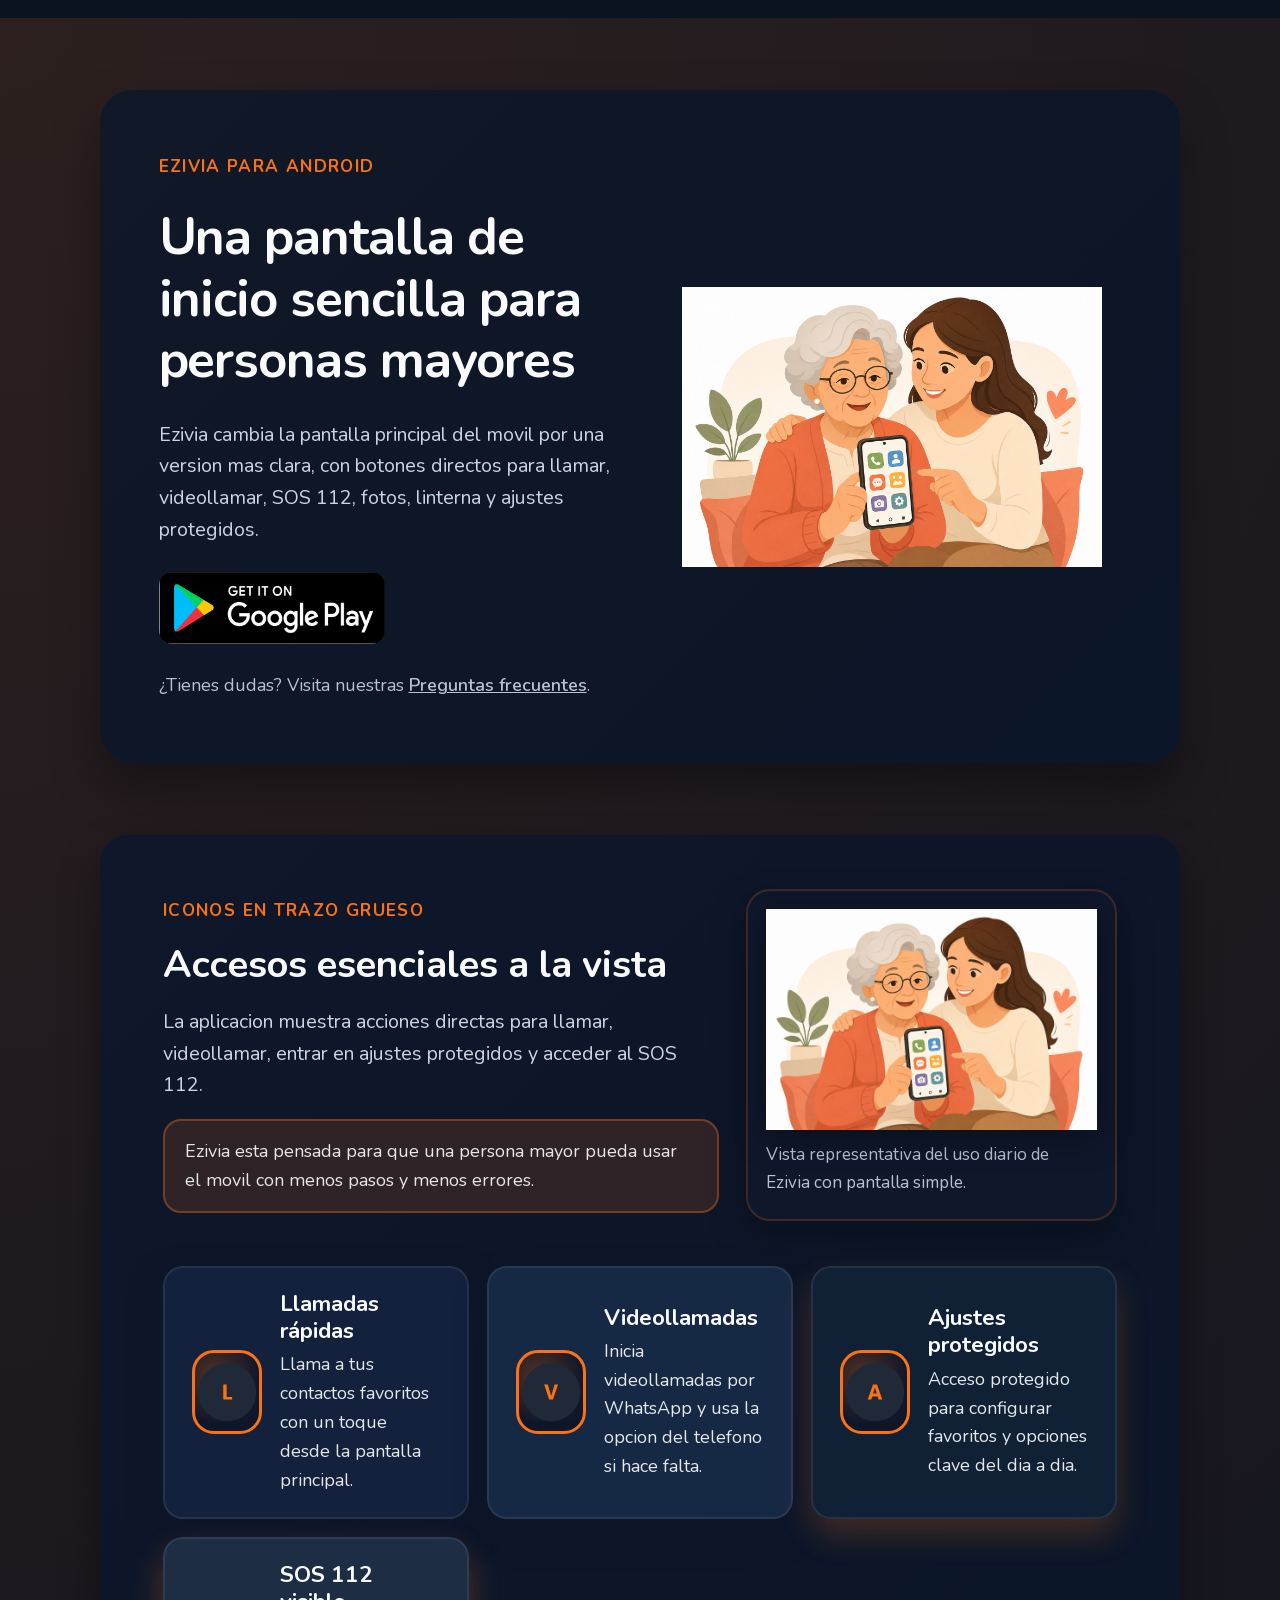
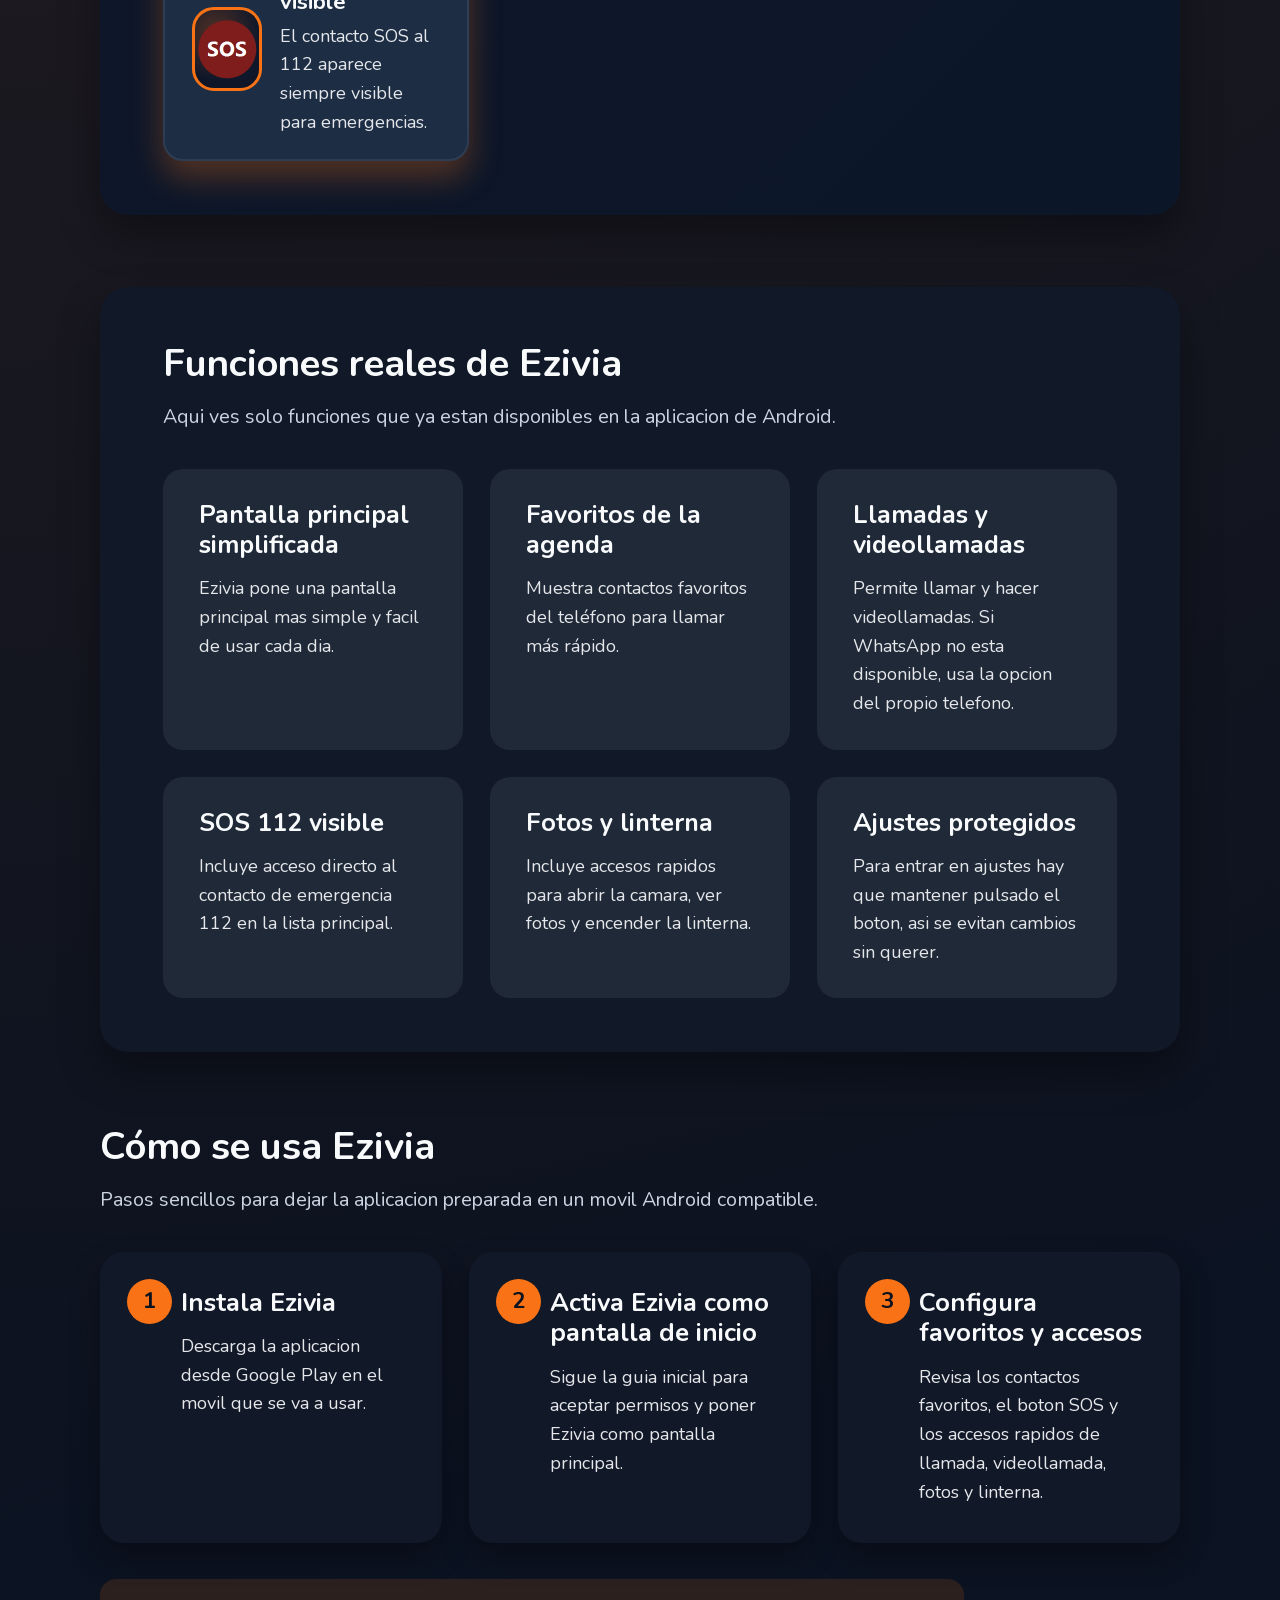
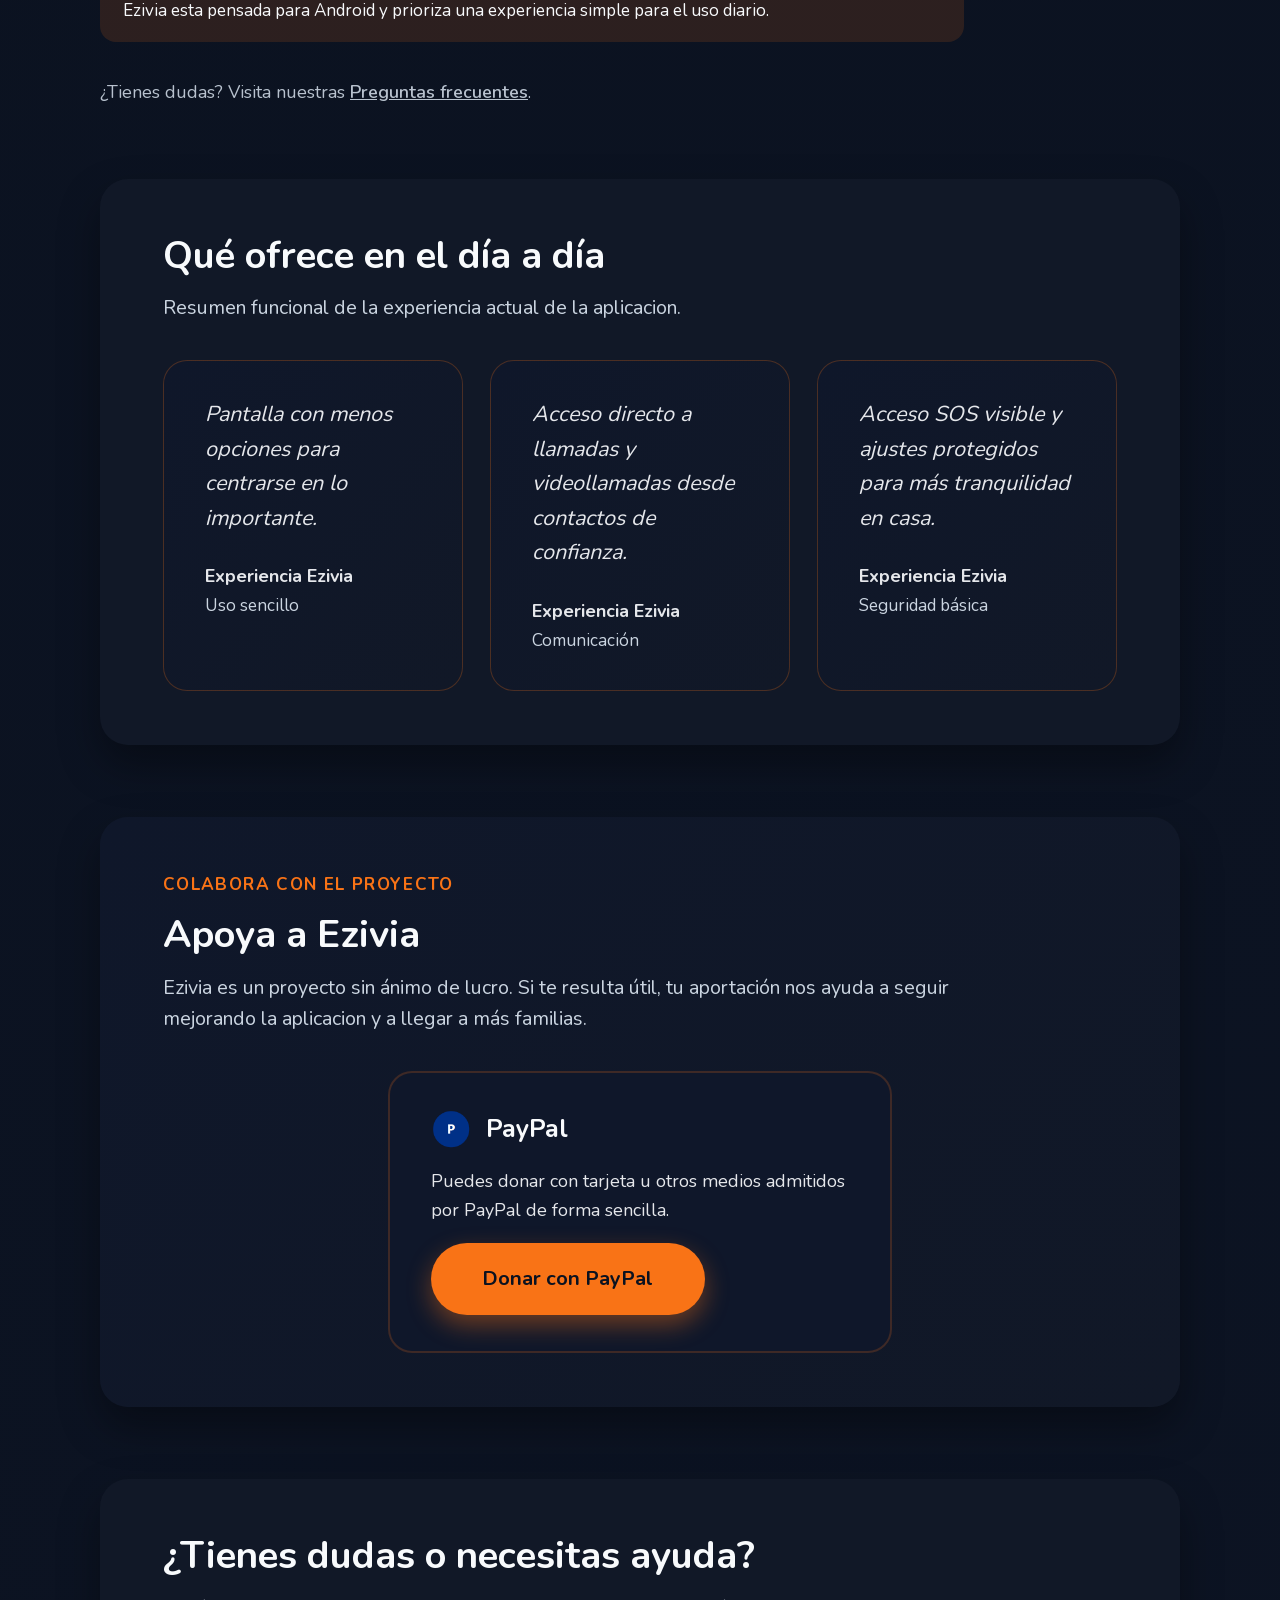
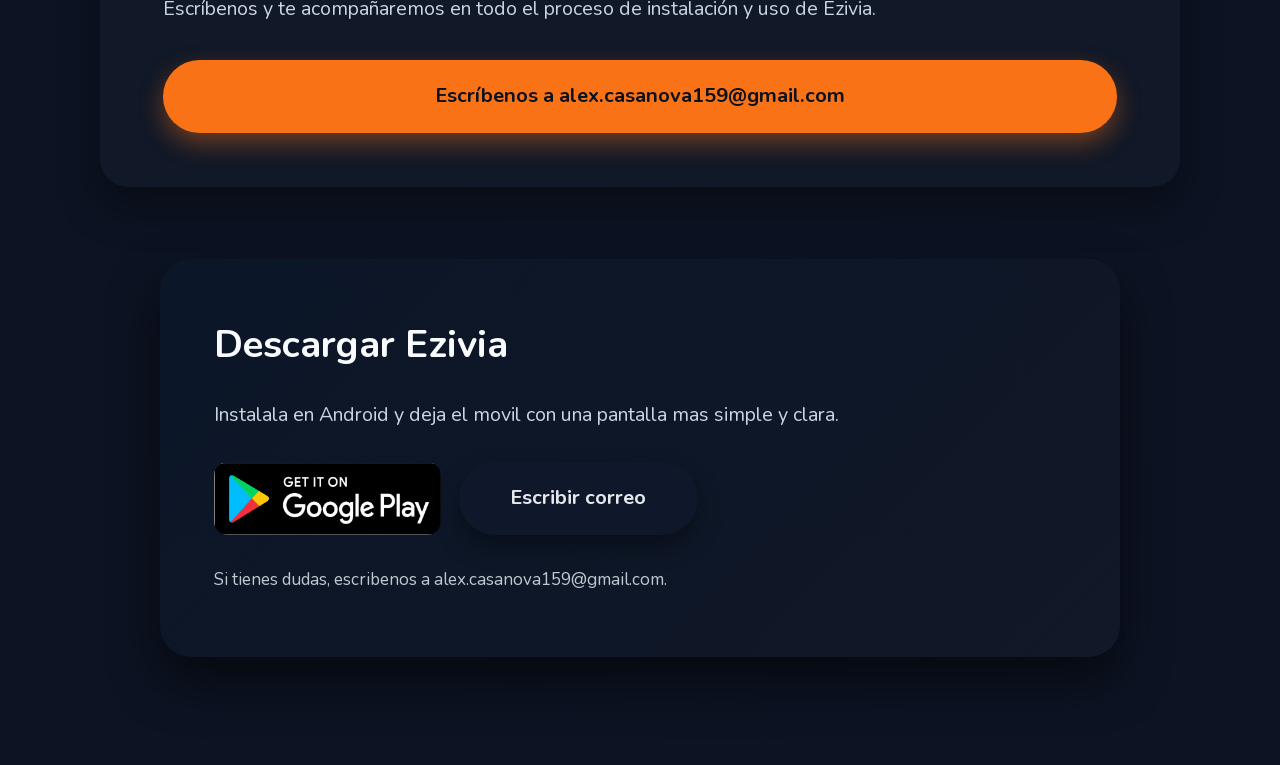
==== commit d0502ef2: "new" ====
--- a/index.html
+++ b/index.html
@@ -1 +1 @@
-<!DOCTYPE html><html lang="es" class="nunito_4c270ad2-module__CZY4Ka__variable"><head><meta charSet="utf-8"/><meta name="viewport" content="width=device-width, initial-scale=1"/><link rel="preload" href="/_next/static/media/07454f8ad8aaac57-s.p.0tqkxa-w3pk~c.woff2" as="font" crossorigin="" type="font/woff2"/><link rel="preload" as="image" href="/illustration-care.png"/><link rel="stylesheet" href="/_next/static/chunks/0p3x75ijmrp55.css" data-precedence="next"/><link rel="preload" as="script" fetchPriority="low" href="/_next/static/chunks/0o.5cskazbnym.js"/><script src="/_next/static/chunks/0tszvp5wpnn-t.js" async=""></script><script src="/_next/static/chunks/14w_kqlcp4t3-.js" async=""></script><script src="/_next/static/chunks/10u3y4bw1ayzs.js" async=""></script><script src="/_next/static/chunks/turbopack-16dw~0twzpecv.js" async=""></script><script src="/_next/static/chunks/0ckz2u.28tp_0.js" async=""></script><script src="/_next/static/chunks/0d3shmwh5_nmn.js" async=""></script><script src="/_next/static/chunks/08p~vwp8j54wc.js" async=""></script><meta name="next-size-adjust" content=""/><title>Ezivia | Móviles Android sencillos para personas mayores</title><meta name="description" content="Ezivia transforma smartphones Android en experiencias accesibles para personas mayores y sus familias, con menús claros, iconos grandes y comunicación tranquila."/><meta name="application-name" content="Ezivia"/><meta name="author" content="Equipo Ezivia"/><meta name="keywords" content="ezivia,móviles sencillos,smartphone para mayores,android accesible,apoyo para familias,tecnología inclusiva,teléfono fácil,interfaz grande,accesibilidad senior,comunicación familiar"/><meta name="creator" content="Ezivia"/><meta name="category" content="accessibility"/><link rel="canonical" href="https://www.eazivi.com"/><meta property="og:title" content="Ezivia | Móviles Android sencillos para personas mayores"/><meta property="og:description" content="Simplificamos los móviles Android para que las personas mayores y sus familias disfruten de una experiencia tranquila, clara y segura."/><meta property="og:url" content="https://www.eazivi.com"/><meta property="og:site_name" content="Ezivia"/><meta property="og:locale" content="es_ES"/><meta property="og:image" content="https://www.eazivi.com/illustration-care.png"/><meta property="og:image:width" content="1200"/><meta property="og:image:height" content="630"/><meta property="og:image:alt" content="Persona mayor utilizando Ezivia en un teléfono Android"/><meta property="og:type" content="website"/><meta name="twitter:card" content="summary_large_image"/><meta name="twitter:site" content="@eziviaapp"/><meta name="twitter:creator" content="@eziviaapp"/><meta name="twitter:title" content="Ezivia | Android simple para personas mayores"/><meta name="twitter:description" content="Convierte cualquier Android en un móvil sencillo y humano para personas mayores y sus familias."/><meta name="twitter:image" content="https://www.eazivi.com/illustration-care.png"/><link rel="shortcut icon" href="/favicon.png" type="image/png" sizes="any"/><link rel="icon" href="/favicon.png" type="image/png" sizes="any"/><link rel="apple-touch-icon" href="/touch-icon.png" type="image/png" sizes="180x180"/><script src="/_next/static/chunks/03~yq9q893hmn.js" noModule=""></script></head><body class="nunito_4c270ad2-module__CZY4Ka__className app-body"><div hidden=""><!--$--><!--/$--></div><div id="google_translate_element" class="google-translate-hidden" aria-hidden="true"></div><a class="skip-link" href="#contenido-principal">Saltar al contenido principal</a><div class="app-topbar notranslate" translate="no"><!--$!--><template data-dgst="BAILOUT_TO_CLIENT_SIDE_RENDERING"></template><!--/$--></div><div id="contenido-principal" class="app-shell"><main class="home-page"><section id="inicio" class="section hero" aria-labelledby="hero-title" aria-describedby="hero-description"><div class="hero__content"><p class="section__eyebrow">Ezivia para Android</p><h1 id="hero-title">Una pantalla de inicio sencilla para personas mayores</h1><p id="hero-description" class="section__description">Ezivia cambia la pantalla principal del movil por una version mas clara, con botones directos para llamar, videollamar, SOS 112, fotos, linterna y ajustes protegidos.</p><div class="hero__actions"><a class="google-play-badge" href="https://play.google.com/store/apps/details?id=com.ezivia.launcher" target="_blank" rel="noopener noreferrer" aria-label="Descargar Ezivia en Google Play"><img alt="Disponible en Google Play" loading="lazy" width="240" height="72" decoding="async" data-nimg="1" style="color:transparent" src="/google-play-badge-clean.png"/></a></div><p class="hero__support">¿Tienes dudas? Visita nuestras<!-- --> <a href="/faq">Preguntas frecuentes</a>.</p></div><div class="hero__media"><img alt="Persona mayor usando Ezivia en un teléfono Android" width="460" height="420" decoding="async" data-nimg="1" style="color:transparent" src="/illustration-care.png"/></div></section><section id="accesos-esenciales" class="section section--surface action-panel" aria-labelledby="actions-title" aria-describedby="actions-description"><div class="action-panel__layout"><div class="action-panel__intro"><p class="section__eyebrow">Iconos en trazo grueso</p><h2 id="actions-title">Accesos esenciales a la vista</h2><p id="actions-description" class="section__description">La aplicacion muestra acciones directas para llamar, videollamar, entrar en ajustes protegidos y acceder al SOS 112.</p><p class="action-panel__note">Ezivia esta pensada para que una persona mayor pueda usar el movil con menos pasos y menos errores.</p></div><div class="action-panel__illustration" aria-hidden="true"><img alt="" loading="lazy" width="620" height="430" decoding="async" data-nimg="1" class="action-panel__illustration-figure" style="color:transparent" src="/illustration-care.png"/><p class="action-panel__caption">Vista representativa del uso diario de Ezivia con pantalla simple.</p></div></div><div class="action-panel__grid" role="list"><article class="action-panel__card" role="listitem" style="background:#13213c;box-shadow:0 16px 32px rgba(15, 23, 42, 0.55)"><span class="action-panel__icon" aria-hidden="true"><img alt="" loading="lazy" width="64" height="64" decoding="async" data-nimg="1" class="action-panel__icon-png" style="color:transparent" src="/icon-call.png"/></span><div class="action-panel__content"><h3>Llamadas rápidas</h3><p>Llama a tus contactos favoritos con un toque desde la pantalla principal.</p></div></article><article class="action-panel__card" role="listitem" style="background:#162944;box-shadow:0 16px 32px rgba(15, 23, 42, 0.45)"><span class="action-panel__icon" aria-hidden="true"><img alt="" loading="lazy" width="64" height="64" decoding="async" data-nimg="1" class="action-panel__icon-png" style="color:transparent" src="/icon-video.png"/></span><div class="action-panel__content"><h3>Videollamadas</h3><p>Inicia videollamadas por WhatsApp y usa la opcion del telefono si hace falta.</p></div></article><article class="action-panel__card" role="listitem" style="background:#102035;box-shadow:0 16px 32px rgba(249, 115, 22, 0.22)"><span class="action-panel__icon" aria-hidden="true"><img alt="" loading="lazy" width="64" height="64" decoding="async" data-nimg="1" class="action-panel__icon-png" style="color:transparent" src="/icon-settings.png"/></span><div class="action-panel__content"><h3>Ajustes protegidos</h3><p>Acceso protegido para configurar favoritos y opciones clave del dia a dia.</p></div></article><article class="action-panel__card" role="listitem" style="background:#1c2d44;box-shadow:0 16px 32px rgba(249, 115, 22, 0.3)"><span class="action-panel__icon" aria-hidden="true"><img alt="" loading="lazy" width="64" height="64" decoding="async" data-nimg="1" class="action-panel__icon-png" style="color:transparent" src="/icon-sos.png"/></span><div class="action-panel__content"><h3>SOS 112 visible</h3><p>El contacto SOS al 112 aparece siempre visible para emergencias.</p></div></article></div></section><section id="beneficios" class="section section--surface" aria-labelledby="benefits-title" aria-describedby="benefits-description"><div class="section__header"><h2 id="benefits-title">Funciones reales de Ezivia</h2><p id="benefits-description" class="section__description">Aqui ves solo funciones que ya estan disponibles en la aplicacion de Android.</p></div><div class="card-grid" role="list"><article class="card" role="listitem"><h3>Pantalla principal simplificada</h3><p>Ezivia pone una pantalla principal mas simple y facil de usar cada dia.</p></article><article class="card" role="listitem"><h3>Favoritos de la agenda</h3><p>Muestra contactos favoritos del teléfono para llamar más rápido.</p></article><article class="card" role="listitem"><h3>Llamadas y videollamadas</h3><p>Permite llamar y hacer videollamadas. Si WhatsApp no esta disponible, usa la opcion del propio telefono.</p></article><article class="card" role="listitem"><h3>SOS 112 visible</h3><p>Incluye acceso directo al contacto de emergencia 112 en la lista principal.</p></article><article class="card" role="listitem"><h3>Fotos y linterna</h3><p>Incluye accesos rapidos para abrir la camara, ver fotos y encender la linterna.</p></article><article class="card" role="listitem"><h3>Ajustes protegidos</h3><p>Para entrar en ajustes hay que mantener pulsado el boton, asi se evitan cambios sin querer.</p></article></div></section><section id="como-funciona" class="section" aria-labelledby="how-title" aria-describedby="how-description"><div class="section__header"><h2 id="how-title">Cómo se usa Ezivia</h2><p id="how-description" class="section__description">Pasos sencillos para dejar la aplicacion preparada en un movil Android compatible.</p></div><ol class="step-list"><li class="step-list__item"><h3>Instala Ezivia</h3><p>Descarga la aplicacion desde Google Play en el movil que se va a usar.</p></li><li class="step-list__item"><h3>Activa Ezivia como pantalla de inicio</h3><p>Sigue la guia inicial para aceptar permisos y poner Ezivia como pantalla principal.</p></li><li class="step-list__item"><h3>Configura favoritos y accesos</h3><p>Revisa los contactos favoritos, el boton SOS y los accesos rapidos de llamada, videollamada, fotos y linterna.</p></li></ol><p class="section__note" role="note">Ezivia esta pensada para Android y prioriza una experiencia simple para el uso diario.</p><p class="section__support">¿Tienes dudas? Visita nuestras<!-- --> <a href="/faq">Preguntas frecuentes</a>.</p></section><section id="testimonios" class="section section--surface" aria-labelledby="testimonials-title" aria-describedby="testimonials-description"><div class="section__header"><h2 id="testimonials-title">Qué ofrece en el día a día</h2><p id="testimonials-description" class="section__description">Resumen funcional de la experiencia actual de la aplicacion.</p></div><div class="testimonial-grid" role="list"><figure class="testimonial" role="listitem"><blockquote><p>Pantalla con menos opciones para centrarse en lo importante.</p></blockquote><figcaption><span class="testimonial__author">Experiencia Ezivia</span><span class="testimonial__role">Uso sencillo</span></figcaption></figure><figure class="testimonial" role="listitem"><blockquote><p>Acceso directo a llamadas y videollamadas desde contactos de confianza.</p></blockquote><figcaption><span class="testimonial__author">Experiencia Ezivia</span><span class="testimonial__role">Comunicación</span></figcaption></figure><figure class="testimonial" role="listitem"><blockquote><p>Acceso SOS visible y ajustes protegidos para más tranquilidad en casa.</p></blockquote><figcaption><span class="testimonial__author">Experiencia Ezivia</span><span class="testimonial__role">Seguridad básica</span></figcaption></figure></div></section><section id="donaciones" class="section section--surface donate" aria-labelledby="donate-title" aria-describedby="donate-description"><div class="section__header"><p class="section__eyebrow">Colabora con el proyecto</p><h2 id="donate-title">Apoya a Ezivia</h2><p id="donate-description" class="section__description">Ezivia es un proyecto sin ánimo de lucro. Si te resulta útil, tu aportación nos ayuda a seguir mejorando la aplicacion y a llegar a más familias.</p></div><div class="donate__grid"><article class="donate__card"><div class="donate__card-header"><img alt="" loading="lazy" width="40" height="40" decoding="async" data-nimg="1" class="donate__icon" style="color:transparent" src="/icon-bizum.png"/><h3>Bizum</h3></div><p>Envía tu donación al número de Bizum de Ezivia. Puedes copiar el número y abrir tu aplicacion bancaria.</p><div class="donate__bizum-row"><span class="donate__bizum-number" aria-label="Número Bizum">675047363</span><button type="button" class="donate__copy-btn" aria-label="Copiar número de Bizum">Copiar</button></div></article><article class="donate__card"><div class="donate__card-header"><img alt="" loading="lazy" width="40" height="40" decoding="async" data-nimg="1" class="donate__icon" style="color:transparent" src="/icon-paypal.png"/><h3>PayPal</h3></div><p>Si prefieres tarjeta de crédito o estás fuera de España, puedes donar fácilmente con PayPal.</p><a class="cta-button cta-button--primary donate__paypal-btn" href="https://paypal.me/alkalo98" target="_blank" rel="noopener noreferrer" aria-label="Donar con PayPal (se abre en nueva pestaña)">Donar con PayPal</a></article></div></section><section id="contacto" class="section section--surface" aria-labelledby="contact-title" aria-describedby="contact-description"><div class="section__header"><h2 id="contact-title">¿Tienes dudas o necesitas ayuda?</h2><p id="contact-description" class="section__description">Escríbenos y te acompañaremos en todo el proceso de instalación y uso de Ezivia.</p></div><a class="cta-button cta-button--primary" href="mailto:alex.casanova159@gmail.com?subject=Consulta%20sobre%20Ezivia" aria-label="Enviar correo a alex.casanova159@gmail.com">Escríbenos a alex.casanova159@gmail.com</a></section><section id="descarga" class="section cta" aria-labelledby="cta-title" aria-describedby="cta-description"><div class="cta__card"><h2 id="cta-title">Descargar Ezivia</h2><p id="cta-description" class="section__description">Instalala en Android y deja el movil con una pantalla mas simple y clara.</p><div class="cta__actions"><a class="google-play-badge" href="https://play.google.com/store/apps/details?id=com.ezivia.launcher" target="_blank" rel="noopener noreferrer" aria-label="Descargar Ezivia en Google Play"><img alt="Disponible en Google Play" loading="lazy" width="240" height="72" decoding="async" data-nimg="1" style="color:transparent" src="/google-play-badge-clean.png"/></a><a class="cta-button cta-button--secondary" href="mailto:alex.casanova159@gmail.com?subject=Dudas%20sobre%20Ezivia" aria-label="Escribir correo a alex.casanova159@gmail.com">Escribir correo</a></div><p class="cta__footnote">Si tienes dudas, escribenos a alex.casanova159@gmail.com.</p></div></section></main><!--$--><!--/$--></div><script src="/_next/static/chunks/0o.5cskazbnym.js" id="_R_" async=""></script><script>(self.__next_f=self.__next_f||[]).push([0])</script><script>self.__next_f.push([1,"1:\"$Sreact.fragment\"\n2:I[22076,[\"/_next/static/chunks/0ckz2u.28tp_0.js\",\"/_next/static/chunks/0d3shmwh5_nmn.js\"],\"I18nProvider\"]\n3:I[22575,[\"/_next/static/chunks/0ckz2u.28tp_0.js\",\"/_next/static/chunks/0d3shmwh5_nmn.js\"],\"AppChrome\"]\n4:I[39756,[\"/_next/static/chunks/0ckz2u.28tp_0.js\",\"/_next/static/chunks/0d3shmwh5_nmn.js\"],\"default\"]\n5:I[37457,[\"/_next/static/chunks/0ckz2u.28tp_0.js\",\"/_next/static/chunks/0d3shmwh5_nmn.js\"],\"default\"]\n6:I[47257,[\"/_next/static/chunks/0ckz2u.28tp_0.js\",\"/_next/static/chunks/0d3shmwh5_nmn.js\"],\"ClientPageRoot\"]\n7:I[31713,[\"/_next/static/chunks/0ckz2u.28tp_0.js\",\"/_next/static/chunks/0d3shmwh5_nmn.js\",\"/_next/static/chunks/08p~vwp8j54wc.js\"],\"default\"]\na:I[97367,[\"/_next/static/chunks/0ckz2u.28tp_0.js\",\"/_next/static/chunks/0d3shmwh5_nmn.js\"],\"OutletBoundary\"]\nb:\"$Sreact.suspense\"\nd:I[97367,[\"/_next/static/chunks/0ckz2u.28tp_0.js\",\"/_next/static/chunks/0d3shmwh5_nmn.js\"],\"ViewportBoundary\"]\nf:I[97367,[\"/_next/static/chunks/0ckz2u.28tp_0.js\",\"/_next/static/chunks/0d3shmwh5_nmn.js\"],\"MetadataBoundary\"]\n11:I[68027,[\"/_next/static/chunks/0ckz2u.28tp_0.js\",\"/_next/static/chunks/0d3shmwh5_nmn.js\"],\"default\",1]\n:HL[\"/_next/static/chunks/0p3x75ijmrp55.css\",\"style\"]\n:HL[\"/_next/static/media/07454f8ad8aaac57-s.p.0tqkxa-w3pk~c.woff2\",\"font\",{\"crossOrigin\":\"\",\"type\":\"font/woff2\"}]\n"])</script><script>self.__next_f.push([1,"0:{\"P\":null,\"c\":[\"\",\"\"],\"q\":\"\",\"i\":false,\"f\":[[[\"\",{\"children\":[\"__PAGE__\",{}]},\"$undefined\",\"$undefined\",16],[[\"$\",\"$1\",\"c\",{\"children\":[[[\"$\",\"link\",\"0\",{\"rel\":\"stylesheet\",\"href\":\"/_next/static/chunks/0p3x75ijmrp55.css\",\"precedence\":\"next\",\"crossOrigin\":\"$undefined\",\"nonce\":\"$undefined\"}],[\"$\",\"script\",\"script-0\",{\"src\":\"/_next/static/chunks/0ckz2u.28tp_0.js\",\"async\":true,\"nonce\":\"$undefined\"}],[\"$\",\"script\",\"script-1\",{\"src\":\"/_next/static/chunks/0d3shmwh5_nmn.js\",\"async\":true,\"nonce\":\"$undefined\"}]],[\"$\",\"html\",null,{\"lang\":\"es\",\"className\":\"nunito_4c270ad2-module__CZY4Ka__variable\",\"children\":[\"$\",\"body\",null,{\"className\":\"nunito_4c270ad2-module__CZY4Ka__className app-body\",\"children\":[\"$\",\"$L2\",null,{\"children\":[\"$\",\"$L3\",null,{\"children\":[\"$\",\"$L4\",null,{\"parallelRouterKey\":\"children\",\"error\":\"$undefined\",\"errorStyles\":\"$undefined\",\"errorScripts\":\"$undefined\",\"template\":[\"$\",\"$L5\",null,{}],\"templateStyles\":\"$undefined\",\"templateScripts\":\"$undefined\",\"notFound\":[[[\"$\",\"title\",null,{\"children\":\"404: This page could not be found.\"}],[\"$\",\"div\",null,{\"style\":{\"fontFamily\":\"system-ui,\\\"Segoe UI\\\",Roboto,Helvetica,Arial,sans-serif,\\\"Apple Color Emoji\\\",\\\"Segoe UI Emoji\\\"\",\"height\":\"100vh\",\"textAlign\":\"center\",\"display\":\"flex\",\"flexDirection\":\"column\",\"alignItems\":\"center\",\"justifyContent\":\"center\"},\"children\":[\"$\",\"div\",null,{\"children\":[[\"$\",\"style\",null,{\"dangerouslySetInnerHTML\":{\"__html\":\"body{color:#000;background:#fff;margin:0}.next-error-h1{border-right:1px solid rgba(0,0,0,.3)}@media (prefers-color-scheme:dark){body{color:#fff;background:#000}.next-error-h1{border-right:1px solid rgba(255,255,255,.3)}}\"}}],[\"$\",\"h1\",null,{\"className\":\"next-error-h1\",\"style\":{\"display\":\"inline-block\",\"margin\":\"0 20px 0 0\",\"padding\":\"0 23px 0 0\",\"fontSize\":24,\"fontWeight\":500,\"verticalAlign\":\"top\",\"lineHeight\":\"49px\"},\"children\":404}],[\"$\",\"div\",null,{\"style\":{\"display\":\"inline-block\"},\"children\":[\"$\",\"h2\",null,{\"style\":{\"fontSize\":14,\"fontWeight\":400,\"lineHeight\":\"49px\",\"margin\":0},\"children\":\"This page could not be found.\"}]}]]}]}]],[]],\"forbidden\":\"$undefined\",\"unauthorized\":\"$undefined\"}]}]}]}]}]]}],{\"children\":[[\"$\",\"$1\",\"c\",{\"children\":[[\"$\",\"$L6\",null,{\"Component\":\"$7\",\"serverProvidedParams\":{\"searchParams\":{},\"params\":{},\"promises\":[\"$@8\",\"$@9\"]}}],[[\"$\",\"script\",\"script-0\",{\"src\":\"/_next/static/chunks/08p~vwp8j54wc.js\",\"async\":true,\"nonce\":\"$undefined\"}]],[\"$\",\"$La\",null,{\"children\":[\"$\",\"$b\",null,{\"name\":\"Next.MetadataOutlet\",\"children\":\"$@c\"}]}]]}],{},null,false,null]},null,false,null],[\"$\",\"$1\",\"h\",{\"children\":[null,[\"$\",\"$Ld\",null,{\"children\":\"$Le\"}],[\"$\",\"div\",null,{\"hidden\":true,\"children\":[\"$\",\"$Lf\",null,{\"children\":[\"$\",\"$b\",null,{\"name\":\"Next.Metadata\",\"children\":\"$L10\"}]}]}],[\"$\",\"meta\",null,{\"name\":\"next-size-adjust\",\"content\":\"\"}]]}],false]],\"m\":\"$undefined\",\"G\":[\"$11\",[[\"$\",\"link\",\"0\",{\"rel\":\"stylesheet\",\"href\":\"/_next/static/chunks/0p3x75ijmrp55.css\",\"precedence\":\"next\",\"crossOrigin\":\"$undefined\",\"nonce\":\"$undefined\"}]]],\"S\":true,\"h\":null,\"s\":\"$undefined\",\"l\":\"$undefined\",\"p\":\"$undefined\",\"d\":\"$undefined\",\"b\":\"4Mo8kWpDJ4hjGBOQ6Qxv2\"}\n"])</script><script>self.__next_f.push([1,"8:{}\n9:\"$0:f:0:1:1:children:0:props:children:0:props:serverProvidedParams:params\"\n"])</script><script>self.__next_f.push([1,"e:[[\"$\",\"meta\",\"0\",{\"charSet\":\"utf-8\"}],[\"$\",\"meta\",\"1\",{\"name\":\"viewport\",\"content\":\"width=device-width, initial-scale=1\"}]]\n"])</script><script>self.__next_f.push([1,"12:I[27201,[\"/_next/static/chunks/0ckz2u.28tp_0.js\",\"/_next/static/chunks/0d3shmwh5_nmn.js\"],\"IconMark\"]\nc:null\n"])</script><script>self.__next_f.push([1,"10:[[\"$\",\"title\",\"0\",{\"children\":\"Ezivia | Móviles Android sencillos para personas mayores\"}],[\"$\",\"meta\",\"1\",{\"name\":\"description\",\"content\":\"Ezivia transforma smartphones Android en experiencias accesibles para personas mayores y sus familias, con menús claros, iconos grandes y comunicación tranquila.\"}],[\"$\",\"meta\",\"2\",{\"name\":\"application-name\",\"content\":\"Ezivia\"}],[\"$\",\"meta\",\"3\",{\"name\":\"author\",\"content\":\"Equipo Ezivia\"}],[\"$\",\"meta\",\"4\",{\"name\":\"keywords\",\"content\":\"ezivia,móviles sencillos,smartphone para mayores,android accesible,apoyo para familias,tecnología inclusiva,teléfono fácil,interfaz grande,accesibilidad senior,comunicación familiar\"}],[\"$\",\"meta\",\"5\",{\"name\":\"creator\",\"content\":\"Ezivia\"}],[\"$\",\"meta\",\"6\",{\"name\":\"category\",\"content\":\"accessibility\"}],[\"$\",\"link\",\"7\",{\"rel\":\"canonical\",\"href\":\"https://www.eazivi.com\"}],[\"$\",\"meta\",\"8\",{\"property\":\"og:title\",\"content\":\"Ezivia | Móviles Android sencillos para personas mayores\"}],[\"$\",\"meta\",\"9\",{\"property\":\"og:description\",\"content\":\"Simplificamos los móviles Android para que las personas mayores y sus familias disfruten de una experiencia tranquila, clara y segura.\"}],[\"$\",\"meta\",\"10\",{\"property\":\"og:url\",\"content\":\"https://www.eazivi.com\"}],[\"$\",\"meta\",\"11\",{\"property\":\"og:site_name\",\"content\":\"Ezivia\"}],[\"$\",\"meta\",\"12\",{\"property\":\"og:locale\",\"content\":\"es_ES\"}],[\"$\",\"meta\",\"13\",{\"property\":\"og:image\",\"content\":\"https://www.eazivi.com/illustration-care.png\"}],[\"$\",\"meta\",\"14\",{\"property\":\"og:image:width\",\"content\":\"1200\"}],[\"$\",\"meta\",\"15\",{\"property\":\"og:image:height\",\"content\":\"630\"}],[\"$\",\"meta\",\"16\",{\"property\":\"og:image:alt\",\"content\":\"Persona mayor utilizando Ezivia en un teléfono Android\"}],[\"$\",\"meta\",\"17\",{\"property\":\"og:type\",\"content\":\"website\"}],[\"$\",\"meta\",\"18\",{\"name\":\"twitter:card\",\"content\":\"summary_large_image\"}],[\"$\",\"meta\",\"19\",{\"name\":\"twitter:site\",\"content\":\"@eziviaapp\"}],[\"$\",\"meta\",\"20\",{\"name\":\"twitter:creator\",\"content\":\"@eziviaapp\"}],[\"$\",\"meta\",\"21\",{\"name\":\"twitter:title\",\"content\":\"Ezivia | Android simple para personas mayores\"}],[\"$\",\"meta\",\"22\",{\"name\":\"twitter:description\",\"content\":\"Convierte cualquier Android en un móvil sencillo y humano para personas mayores y sus familias.\"}],[\"$\",\"meta\",\"23\",{\"name\":\"twitter:image\",\"content\":\"https://www.eazivi.com/illustration-care.png\"}],[\"$\",\"link\",\"24\",{\"rel\":\"shortcut icon\",\"href\":\"/favicon.png\",\"type\":\"image/png\",\"sizes\":\"any\"}],[\"$\",\"link\",\"25\",{\"rel\":\"icon\",\"href\":\"/favicon.png\",\"type\":\"image/png\",\"sizes\":\"any\"}],[\"$\",\"link\",\"26\",{\"rel\":\"apple-touch-icon\",\"href\":\"/touch-icon.png\",\"type\":\"image/png\",\"sizes\":\"180x180\"}],[\"$\",\"$L12\",\"27\",{}]]\n"])</script></body></html>+<!DOCTYPE html><html lang="es" class="nunito_4c270ad2-module__CZY4Ka__variable"><head><meta charSet="utf-8"/><meta name="viewport" content="width=device-width, initial-scale=1"/><link rel="preload" href="/_next/static/media/07454f8ad8aaac57-s.p.0tqkxa-w3pk~c.woff2" as="font" crossorigin="" type="font/woff2"/><link rel="preload" as="image" href="/illustration-care.png"/><link rel="stylesheet" href="/_next/static/chunks/0odz-3uf3w53z.css" data-precedence="next"/><link rel="preload" as="script" fetchPriority="low" href="/_next/static/chunks/0o.5cskazbnym.js"/><script src="/_next/static/chunks/0tszvp5wpnn-t.js" async=""></script><script src="/_next/static/chunks/14w_kqlcp4t3-.js" async=""></script><script src="/_next/static/chunks/10u3y4bw1ayzs.js" async=""></script><script src="/_next/static/chunks/turbopack-16dw~0twzpecv.js" async=""></script><script src="/_next/static/chunks/0-7kr6xcy8c1g.js" async=""></script><script src="/_next/static/chunks/0d3shmwh5_nmn.js" async=""></script><script src="/_next/static/chunks/0l711m__-6yg4.js" async=""></script><meta name="next-size-adjust" content=""/><title>Ezivia | Móviles Android sencillos para personas mayores</title><meta name="description" content="Ezivia transforma smartphones Android en experiencias accesibles para personas mayores y sus familias, con menús claros, iconos grandes y comunicación tranquila."/><meta name="application-name" content="Ezivia"/><meta name="author" content="Equipo Ezivia"/><meta name="keywords" content="ezivia,móviles sencillos,smartphone para mayores,android accesible,apoyo para familias,tecnología inclusiva,teléfono fácil,interfaz grande,accesibilidad senior,comunicación familiar"/><meta name="creator" content="Ezivia"/><meta name="category" content="accessibility"/><link rel="canonical" href="https://www.eazivi.com"/><meta property="og:title" content="Ezivia | Móviles Android sencillos para personas mayores"/><meta property="og:description" content="Simplificamos los móviles Android para que las personas mayores y sus familias disfruten de una experiencia tranquila, clara y segura."/><meta property="og:url" content="https://www.eazivi.com"/><meta property="og:site_name" content="Ezivia"/><meta property="og:locale" content="es_ES"/><meta property="og:image" content="https://www.eazivi.com/illustration-care.png"/><meta property="og:image:width" content="1200"/><meta property="og:image:height" content="630"/><meta property="og:image:alt" content="Persona mayor utilizando Ezivia en un teléfono Android"/><meta property="og:type" content="website"/><meta name="twitter:card" content="summary_large_image"/><meta name="twitter:site" content="@eziviaapp"/><meta name="twitter:creator" content="@eziviaapp"/><meta name="twitter:title" content="Ezivia | Android simple para personas mayores"/><meta name="twitter:description" content="Convierte cualquier Android en un móvil sencillo y humano para personas mayores y sus familias."/><meta name="twitter:image" content="https://www.eazivi.com/illustration-care.png"/><link rel="shortcut icon" href="/favicon.svg" type="image/svg+xml" sizes="any"/><link rel="icon" href="/favicon.svg" type="image/svg+xml" sizes="any"/><link rel="apple-touch-icon" href="/touch-icon.png" type="image/png" sizes="180x180"/><script src="/_next/static/chunks/03~yq9q893hmn.js" noModule=""></script></head><body class="nunito_4c270ad2-module__CZY4Ka__className app-body"><div hidden=""><!--$--><!--/$--></div><div id="google_translate_element" class="google-translate-hidden" aria-hidden="true"></div><a class="skip-link" href="#contenido-principal">Saltar al contenido principal</a><div class="app-topbar notranslate" translate="no"><!--$!--><template data-dgst="BAILOUT_TO_CLIENT_SIDE_RENDERING"></template><!--/$--></div><div id="contenido-principal" class="app-shell"><main class="home-page"><section id="inicio" class="section hero" aria-labelledby="hero-title" aria-describedby="hero-description"><div class="hero__content"><p class="section__eyebrow">Ezivia para Android</p><h1 id="hero-title">Una pantalla de inicio sencilla para personas mayores</h1><p id="hero-description" class="section__description">Ezivia cambia la pantalla principal del movil por una version mas clara, con botones directos para llamar, videollamar, SOS 112, fotos, linterna y ajustes protegidos.</p><div class="hero__actions"><a class="google-play-badge" href="https://play.google.com/store/apps/details?id=com.ezivia.launcher" target="_blank" rel="noopener noreferrer" aria-label="Descargar Ezivia en Google Play"><img alt="Disponible en Google Play" loading="lazy" width="240" height="72" decoding="async" data-nimg="1" style="color:transparent" src="/google-play-badge-clean.png"/></a></div><p class="hero__support">¿Tienes dudas? Visita nuestras<!-- --> <a href="/faq">Preguntas frecuentes</a>.</p></div><div class="hero__media"><img alt="Persona mayor usando Ezivia en un teléfono Android" width="460" height="420" decoding="async" data-nimg="1" style="color:transparent" src="/illustration-care.png"/></div></section><section id="accesos-esenciales" class="section section--surface action-panel" aria-labelledby="actions-title" aria-describedby="actions-description"><div class="action-panel__layout"><div class="action-panel__intro"><p class="section__eyebrow">Iconos en trazo grueso</p><h2 id="actions-title">Accesos esenciales a la vista</h2><p id="actions-description" class="section__description">La aplicacion muestra acciones directas para llamar, videollamar, entrar en ajustes protegidos y acceder al SOS 112.</p><p class="action-panel__note">Ezivia esta pensada para que una persona mayor pueda usar el movil con menos pasos y menos errores.</p></div><div class="action-panel__illustration" aria-hidden="true"><img alt="" loading="lazy" width="620" height="430" decoding="async" data-nimg="1" class="action-panel__illustration-figure" style="color:transparent" src="/illustration-care.png"/><p class="action-panel__caption">Vista representativa del uso diario de Ezivia con pantalla simple.</p></div></div><div class="action-panel__grid" role="list"><article class="action-panel__card" role="listitem" style="background:#13213c;box-shadow:0 16px 32px rgba(15, 23, 42, 0.55)"><span class="action-panel__icon" aria-hidden="true"><img alt="" loading="lazy" width="64" height="64" decoding="async" data-nimg="1" class="action-panel__icon-png" style="color:transparent" src="/icon-call.png"/></span><div class="action-panel__content"><h3>Llamadas rápidas</h3><p>Llama a tus contactos favoritos con un toque desde la pantalla principal.</p></div></article><article class="action-panel__card" role="listitem" style="background:#162944;box-shadow:0 16px 32px rgba(15, 23, 42, 0.45)"><span class="action-panel__icon" aria-hidden="true"><img alt="" loading="lazy" width="64" height="64" decoding="async" data-nimg="1" class="action-panel__icon-png" style="color:transparent" src="/icon-video.png"/></span><div class="action-panel__content"><h3>Videollamadas</h3><p>Inicia videollamadas por WhatsApp y usa la opcion del telefono si hace falta.</p></div></article><article class="action-panel__card" role="listitem" style="background:#102035;box-shadow:0 16px 32px rgba(249, 115, 22, 0.22)"><span class="action-panel__icon" aria-hidden="true"><img alt="" loading="lazy" width="64" height="64" decoding="async" data-nimg="1" class="action-panel__icon-png" style="color:transparent" src="/icon-settings.png"/></span><div class="action-panel__content"><h3>Ajustes protegidos</h3><p>Acceso protegido para configurar favoritos y opciones clave del dia a dia.</p></div></article><article class="action-panel__card" role="listitem" style="background:#1c2d44;box-shadow:0 16px 32px rgba(249, 115, 22, 0.3)"><span class="action-panel__icon" aria-hidden="true"><img alt="" loading="lazy" width="64" height="64" decoding="async" data-nimg="1" class="action-panel__icon-png" style="color:transparent" src="/icon-sos.png"/></span><div class="action-panel__content"><h3>SOS 112 visible</h3><p>El contacto SOS al 112 aparece siempre visible para emergencias.</p></div></article></div></section><section id="beneficios" class="section section--surface" aria-labelledby="benefits-title" aria-describedby="benefits-description"><div class="section__header"><h2 id="benefits-title">Funciones reales de Ezivia</h2><p id="benefits-description" class="section__description">Aqui ves solo funciones que ya estan disponibles en la aplicacion de Android.</p></div><div class="card-grid" role="list"><article class="card" role="listitem"><h3>Pantalla principal simplificada</h3><p>Ezivia pone una pantalla principal mas simple y facil de usar cada dia.</p></article><article class="card" role="listitem"><h3>Favoritos de la agenda</h3><p>Muestra contactos favoritos del teléfono para llamar más rápido.</p></article><article class="card" role="listitem"><h3>Llamadas y videollamadas</h3><p>Permite llamar y hacer videollamadas. Si WhatsApp no esta disponible, usa la opcion del propio telefono.</p></article><article class="card" role="listitem"><h3>SOS 112 visible</h3><p>Incluye acceso directo al contacto de emergencia 112 en la lista principal.</p></article><article class="card" role="listitem"><h3>Fotos y linterna</h3><p>Incluye accesos rapidos para abrir la camara, ver fotos y encender la linterna.</p></article><article class="card" role="listitem"><h3>Ajustes protegidos</h3><p>Para entrar en ajustes hay que mantener pulsado el boton, asi se evitan cambios sin querer.</p></article></div></section><section id="como-funciona" class="section" aria-labelledby="how-title" aria-describedby="how-description"><div class="section__header"><h2 id="how-title">Cómo se usa Ezivia</h2><p id="how-description" class="section__description">Pasos sencillos para dejar la aplicacion preparada en un movil Android compatible.</p></div><ol class="step-list"><li class="step-list__item"><h3>Instala Ezivia</h3><p>Descarga la aplicacion desde Google Play en el movil que se va a usar.</p></li><li class="step-list__item"><h3>Activa Ezivia como pantalla de inicio</h3><p>Sigue la guia inicial para aceptar permisos y poner Ezivia como pantalla principal.</p></li><li class="step-list__item"><h3>Configura favoritos y accesos</h3><p>Revisa los contactos favoritos, el boton SOS y los accesos rapidos de llamada, videollamada, fotos y linterna.</p></li></ol><p class="section__note" role="note">Ezivia esta pensada para Android y prioriza una experiencia simple para el uso diario.</p><p class="section__support">¿Tienes dudas? Visita nuestras<!-- --> <a href="/faq">Preguntas frecuentes</a>.</p></section><section id="testimonios" class="section section--surface" aria-labelledby="testimonials-title" aria-describedby="testimonials-description"><div class="section__header"><h2 id="testimonials-title">Qué ofrece en el día a día</h2><p id="testimonials-description" class="section__description">Resumen funcional de la experiencia actual de la aplicacion.</p></div><div class="testimonial-grid" role="list"><figure class="testimonial" role="listitem"><blockquote><p>Pantalla con menos opciones para centrarse en lo importante.</p></blockquote><figcaption><span class="testimonial__author">Experiencia Ezivia</span><span class="testimonial__role">Uso sencillo</span></figcaption></figure><figure class="testimonial" role="listitem"><blockquote><p>Acceso directo a llamadas y videollamadas desde contactos de confianza.</p></blockquote><figcaption><span class="testimonial__author">Experiencia Ezivia</span><span class="testimonial__role">Comunicación</span></figcaption></figure><figure class="testimonial" role="listitem"><blockquote><p>Acceso SOS visible y ajustes protegidos para más tranquilidad en casa.</p></blockquote><figcaption><span class="testimonial__author">Experiencia Ezivia</span><span class="testimonial__role">Seguridad básica</span></figcaption></figure></div></section><section id="donaciones" class="section section--surface donate" aria-labelledby="donate-title" aria-describedby="donate-description"><div class="section__header"><p class="section__eyebrow">Colabora con el proyecto</p><h2 id="donate-title">Apoya a Ezivia</h2><p id="donate-description" class="section__description">Ezivia es un proyecto sin ánimo de lucro. Si te resulta útil, tu aportación nos ayuda a seguir mejorando la aplicacion y a llegar a más familias.</p></div><div class="donate__grid"><article class="donate__card"><div class="donate__card-header"><img alt="" loading="lazy" width="40" height="40" decoding="async" data-nimg="1" class="donate__icon" style="color:transparent" src="/icon-paypal.png"/><h3>PayPal</h3></div><p>Puedes donar con tarjeta u otros medios admitidos por PayPal de forma sencilla.</p><a class="cta-button cta-button--primary donate__paypal-btn" href="https://paypal.me/alkalo98" target="_blank" rel="noopener noreferrer" aria-label="Donar con PayPal (se abre en nueva pestaña)">Donar con PayPal</a></article></div></section><section id="contacto" class="section section--surface" aria-labelledby="contact-title" aria-describedby="contact-description"><div class="section__header"><h2 id="contact-title">¿Tienes dudas o necesitas ayuda?</h2><p id="contact-description" class="section__description">Escríbenos y te acompañaremos en todo el proceso de instalación y uso de Ezivia.</p></div><a class="cta-button cta-button--primary" href="mailto:alex.casanova159@gmail.com?subject=Consulta%20sobre%20Ezivia" aria-label="Enviar correo a alex.casanova159@gmail.com">Escríbenos a alex.casanova159@gmail.com</a></section><section id="descarga" class="section cta" aria-labelledby="cta-title" aria-describedby="cta-description"><div class="cta__card"><h2 id="cta-title">Descargar Ezivia</h2><p id="cta-description" class="section__description">Instalala en Android y deja el movil con una pantalla mas simple y clara.</p><div class="cta__actions"><a class="google-play-badge" href="https://play.google.com/store/apps/details?id=com.ezivia.launcher" target="_blank" rel="noopener noreferrer" aria-label="Descargar Ezivia en Google Play"><img alt="Disponible en Google Play" loading="lazy" width="240" height="72" decoding="async" data-nimg="1" style="color:transparent" src="/google-play-badge-clean.png"/></a><a class="cta-button cta-button--secondary" href="mailto:alex.casanova159@gmail.com?subject=Dudas%20sobre%20Ezivia" aria-label="Escribir correo a alex.casanova159@gmail.com">Escribir correo</a></div><p class="cta__footnote">Si tienes dudas, escribenos a alex.casanova159@gmail.com.</p></div></section></main><!--$--><!--/$--></div><script src="/_next/static/chunks/0o.5cskazbnym.js" id="_R_" async=""></script><script>(self.__next_f=self.__next_f||[]).push([0])</script><script>self.__next_f.push([1,"1:\"$Sreact.fragment\"\n2:I[22076,[\"/_next/static/chunks/0-7kr6xcy8c1g.js\",\"/_next/static/chunks/0d3shmwh5_nmn.js\"],\"I18nProvider\"]\n3:I[22575,[\"/_next/static/chunks/0-7kr6xcy8c1g.js\",\"/_next/static/chunks/0d3shmwh5_nmn.js\"],\"AppChrome\"]\n4:I[39756,[\"/_next/static/chunks/0-7kr6xcy8c1g.js\",\"/_next/static/chunks/0d3shmwh5_nmn.js\"],\"default\"]\n5:I[37457,[\"/_next/static/chunks/0-7kr6xcy8c1g.js\",\"/_next/static/chunks/0d3shmwh5_nmn.js\"],\"default\"]\n6:I[47257,[\"/_next/static/chunks/0-7kr6xcy8c1g.js\",\"/_next/static/chunks/0d3shmwh5_nmn.js\"],\"ClientPageRoot\"]\n7:I[31713,[\"/_next/static/chunks/0-7kr6xcy8c1g.js\",\"/_next/static/chunks/0d3shmwh5_nmn.js\",\"/_next/static/chunks/0l711m__-6yg4.js\"],\"default\"]\na:I[97367,[\"/_next/static/chunks/0-7kr6xcy8c1g.js\",\"/_next/static/chunks/0d3shmwh5_nmn.js\"],\"OutletBoundary\"]\nb:\"$Sreact.suspense\"\nd:I[97367,[\"/_next/static/chunks/0-7kr6xcy8c1g.js\",\"/_next/static/chunks/0d3shmwh5_nmn.js\"],\"ViewportBoundary\"]\nf:I[97367,[\"/_next/static/chunks/0-7kr6xcy8c1g.js\",\"/_next/static/chunks/0d3shmwh5_nmn.js\"],\"MetadataBoundary\"]\n11:I[68027,[\"/_next/static/chunks/0-7kr6xcy8c1g.js\",\"/_next/static/chunks/0d3shmwh5_nmn.js\"],\"default\",1]\n:HL[\"/_next/static/chunks/0odz-3uf3w53z.css\",\"style\"]\n:HL[\"/_next/static/media/07454f8ad8aaac57-s.p.0tqkxa-w3pk~c.woff2\",\"font\",{\"crossOrigin\":\"\",\"type\":\"font/woff2\"}]\n"])</script><script>self.__next_f.push([1,"0:{\"P\":null,\"c\":[\"\",\"\"],\"q\":\"\",\"i\":false,\"f\":[[[\"\",{\"children\":[\"__PAGE__\",{}]},\"$undefined\",\"$undefined\",16],[[\"$\",\"$1\",\"c\",{\"children\":[[[\"$\",\"link\",\"0\",{\"rel\":\"stylesheet\",\"href\":\"/_next/static/chunks/0odz-3uf3w53z.css\",\"precedence\":\"next\",\"crossOrigin\":\"$undefined\",\"nonce\":\"$undefined\"}],[\"$\",\"script\",\"script-0\",{\"src\":\"/_next/static/chunks/0-7kr6xcy8c1g.js\",\"async\":true,\"nonce\":\"$undefined\"}],[\"$\",\"script\",\"script-1\",{\"src\":\"/_next/static/chunks/0d3shmwh5_nmn.js\",\"async\":true,\"nonce\":\"$undefined\"}]],[\"$\",\"html\",null,{\"lang\":\"es\",\"className\":\"nunito_4c270ad2-module__CZY4Ka__variable\",\"children\":[\"$\",\"body\",null,{\"className\":\"nunito_4c270ad2-module__CZY4Ka__className app-body\",\"children\":[\"$\",\"$L2\",null,{\"children\":[\"$\",\"$L3\",null,{\"children\":[\"$\",\"$L4\",null,{\"parallelRouterKey\":\"children\",\"error\":\"$undefined\",\"errorStyles\":\"$undefined\",\"errorScripts\":\"$undefined\",\"template\":[\"$\",\"$L5\",null,{}],\"templateStyles\":\"$undefined\",\"templateScripts\":\"$undefined\",\"notFound\":[[[\"$\",\"title\",null,{\"children\":\"404: This page could not be found.\"}],[\"$\",\"div\",null,{\"style\":{\"fontFamily\":\"system-ui,\\\"Segoe UI\\\",Roboto,Helvetica,Arial,sans-serif,\\\"Apple Color Emoji\\\",\\\"Segoe UI Emoji\\\"\",\"height\":\"100vh\",\"textAlign\":\"center\",\"display\":\"flex\",\"flexDirection\":\"column\",\"alignItems\":\"center\",\"justifyContent\":\"center\"},\"children\":[\"$\",\"div\",null,{\"children\":[[\"$\",\"style\",null,{\"dangerouslySetInnerHTML\":{\"__html\":\"body{color:#000;background:#fff;margin:0}.next-error-h1{border-right:1px solid rgba(0,0,0,.3)}@media (prefers-color-scheme:dark){body{color:#fff;background:#000}.next-error-h1{border-right:1px solid rgba(255,255,255,.3)}}\"}}],[\"$\",\"h1\",null,{\"className\":\"next-error-h1\",\"style\":{\"display\":\"inline-block\",\"margin\":\"0 20px 0 0\",\"padding\":\"0 23px 0 0\",\"fontSize\":24,\"fontWeight\":500,\"verticalAlign\":\"top\",\"lineHeight\":\"49px\"},\"children\":404}],[\"$\",\"div\",null,{\"style\":{\"display\":\"inline-block\"},\"children\":[\"$\",\"h2\",null,{\"style\":{\"fontSize\":14,\"fontWeight\":400,\"lineHeight\":\"49px\",\"margin\":0},\"children\":\"This page could not be found.\"}]}]]}]}]],[]],\"forbidden\":\"$undefined\",\"unauthorized\":\"$undefined\"}]}]}]}]}]]}],{\"children\":[[\"$\",\"$1\",\"c\",{\"children\":[[\"$\",\"$L6\",null,{\"Component\":\"$7\",\"serverProvidedParams\":{\"searchParams\":{},\"params\":{},\"promises\":[\"$@8\",\"$@9\"]}}],[[\"$\",\"script\",\"script-0\",{\"src\":\"/_next/static/chunks/0l711m__-6yg4.js\",\"async\":true,\"nonce\":\"$undefined\"}]],[\"$\",\"$La\",null,{\"children\":[\"$\",\"$b\",null,{\"name\":\"Next.MetadataOutlet\",\"children\":\"$@c\"}]}]]}],{},null,false,null]},null,false,null],[\"$\",\"$1\",\"h\",{\"children\":[null,[\"$\",\"$Ld\",null,{\"children\":\"$Le\"}],[\"$\",\"div\",null,{\"hidden\":true,\"children\":[\"$\",\"$Lf\",null,{\"children\":[\"$\",\"$b\",null,{\"name\":\"Next.Metadata\",\"children\":\"$L10\"}]}]}],[\"$\",\"meta\",null,{\"name\":\"next-size-adjust\",\"content\":\"\"}]]}],false]],\"m\":\"$undefined\",\"G\":[\"$11\",[[\"$\",\"link\",\"0\",{\"rel\":\"stylesheet\",\"href\":\"/_next/static/chunks/0odz-3uf3w53z.css\",\"precedence\":\"next\",\"crossOrigin\":\"$undefined\",\"nonce\":\"$undefined\"}]]],\"S\":true,\"h\":null,\"s\":\"$undefined\",\"l\":\"$undefined\",\"p\":\"$undefined\",\"d\":\"$undefined\",\"b\":\"G6mkhLf9mnQXl1X6V9v3H\"}\n"])</script><script>self.__next_f.push([1,"8:{}\n9:\"$0:f:0:1:1:children:0:props:children:0:props:serverProvidedParams:params\"\n"])</script><script>self.__next_f.push([1,"e:[[\"$\",\"meta\",\"0\",{\"charSet\":\"utf-8\"}],[\"$\",\"meta\",\"1\",{\"name\":\"viewport\",\"content\":\"width=device-width, initial-scale=1\"}]]\n"])</script><script>self.__next_f.push([1,"12:I[27201,[\"/_next/static/chunks/0-7kr6xcy8c1g.js\",\"/_next/static/chunks/0d3shmwh5_nmn.js\"],\"IconMark\"]\nc:null\n"])</script><script>self.__next_f.push([1,"10:[[\"$\",\"title\",\"0\",{\"children\":\"Ezivia | Móviles Android sencillos para personas mayores\"}],[\"$\",\"meta\",\"1\",{\"name\":\"description\",\"content\":\"Ezivia transforma smartphones Android en experiencias accesibles para personas mayores y sus familias, con menús claros, iconos grandes y comunicación tranquila.\"}],[\"$\",\"meta\",\"2\",{\"name\":\"application-name\",\"content\":\"Ezivia\"}],[\"$\",\"meta\",\"3\",{\"name\":\"author\",\"content\":\"Equipo Ezivia\"}],[\"$\",\"meta\",\"4\",{\"name\":\"keywords\",\"content\":\"ezivia,móviles sencillos,smartphone para mayores,android accesible,apoyo para familias,tecnología inclusiva,teléfono fácil,interfaz grande,accesibilidad senior,comunicación familiar\"}],[\"$\",\"meta\",\"5\",{\"name\":\"creator\",\"content\":\"Ezivia\"}],[\"$\",\"meta\",\"6\",{\"name\":\"category\",\"content\":\"accessibility\"}],[\"$\",\"link\",\"7\",{\"rel\":\"canonical\",\"href\":\"https://www.eazivi.com\"}],[\"$\",\"meta\",\"8\",{\"property\":\"og:title\",\"content\":\"Ezivia | Móviles Android sencillos para personas mayores\"}],[\"$\",\"meta\",\"9\",{\"property\":\"og:description\",\"content\":\"Simplificamos los móviles Android para que las personas mayores y sus familias disfruten de una experiencia tranquila, clara y segura.\"}],[\"$\",\"meta\",\"10\",{\"property\":\"og:url\",\"content\":\"https://www.eazivi.com\"}],[\"$\",\"meta\",\"11\",{\"property\":\"og:site_name\",\"content\":\"Ezivia\"}],[\"$\",\"meta\",\"12\",{\"property\":\"og:locale\",\"content\":\"es_ES\"}],[\"$\",\"meta\",\"13\",{\"property\":\"og:image\",\"content\":\"https://www.eazivi.com/illustration-care.png\"}],[\"$\",\"meta\",\"14\",{\"property\":\"og:image:width\",\"content\":\"1200\"}],[\"$\",\"meta\",\"15\",{\"property\":\"og:image:height\",\"content\":\"630\"}],[\"$\",\"meta\",\"16\",{\"property\":\"og:image:alt\",\"content\":\"Persona mayor utilizando Ezivia en un teléfono Android\"}],[\"$\",\"meta\",\"17\",{\"property\":\"og:type\",\"content\":\"website\"}],[\"$\",\"meta\",\"18\",{\"name\":\"twitter:card\",\"content\":\"summary_large_image\"}],[\"$\",\"meta\",\"19\",{\"name\":\"twitter:site\",\"content\":\"@eziviaapp\"}],[\"$\",\"meta\",\"20\",{\"name\":\"twitter:creator\",\"content\":\"@eziviaapp\"}],[\"$\",\"meta\",\"21\",{\"name\":\"twitter:title\",\"content\":\"Ezivia | Android simple para personas mayores\"}],[\"$\",\"meta\",\"22\",{\"name\":\"twitter:description\",\"content\":\"Convierte cualquier Android en un móvil sencillo y humano para personas mayores y sus familias.\"}],[\"$\",\"meta\",\"23\",{\"name\":\"twitter:image\",\"content\":\"https://www.eazivi.com/illustration-care.png\"}],[\"$\",\"link\",\"24\",{\"rel\":\"shortcut icon\",\"href\":\"/favicon.svg\",\"type\":\"image/svg+xml\",\"sizes\":\"any\"}],[\"$\",\"link\",\"25\",{\"rel\":\"icon\",\"href\":\"/favicon.svg\",\"type\":\"image/svg+xml\",\"sizes\":\"any\"}],[\"$\",\"link\",\"26\",{\"rel\":\"apple-touch-icon\",\"href\":\"/touch-icon.png\",\"type\":\"image/png\",\"sizes\":\"180x180\"}],[\"$\",\"$L12\",\"27\",{}]]\n"])</script></body></html>
--- a/_next/static/chunks/0odz-3uf3w53z.css
+++ b/_next/static/chunks/0odz-3uf3w53z.css
@@ -0,0 +1,2 @@
+@font-face{font-family:Nunito;font-style:normal;font-weight:400;font-display:swap;src:url(../media/224e262ef877bfa4-s.0mo8vqgr8yagc.woff2)format("woff2");unicode-range:U+460-52F,U+1C80-1C8A,U+20B4,U+2DE0-2DFF,U+A640-A69F,U+FE2E-FE2F}@font-face{font-family:Nunito;font-style:normal;font-weight:400;font-display:swap;src:url(../media/7f11d98043fdedc9-s.0r4w1y.tjq0ay.woff2)format("woff2");unicode-range:U+301,U+400-45F,U+490-491,U+4B0-4B1,U+2116}@font-face{font-family:Nunito;font-style:normal;font-weight:400;font-display:swap;src:url(../media/e6d00ff86ef9e699-s.0lcb62h0-.jh3.woff2)format("woff2");unicode-range:U+102-103,U+110-111,U+128-129,U+168-169,U+1A0-1A1,U+1AF-1B0,U+300-301,U+303-304,U+308-309,U+323,U+329,U+1EA0-1EF9,U+20AB}@font-face{font-family:Nunito;font-style:normal;font-weight:400;font-display:swap;src:url(../media/d8cb5ab3660140cd-s.0ri_id_kcagyz.woff2)format("woff2");unicode-range:U+100-2BA,U+2BD-2C5,U+2C7-2CC,U+2CE-2D7,U+2DD-2FF,U+304,U+308,U+329,U+1D00-1DBF,U+1E00-1E9F,U+1EF2-1EFF,U+2020,U+20A0-20AB,U+20AD-20C0,U+2113,U+2C60-2C7F,U+A720-A7FF}@font-face{font-family:Nunito;font-style:normal;font-weight:400;font-display:swap;src:url(../media/07454f8ad8aaac57-s.p.0tqkxa-w3pk~c.woff2)format("woff2");unicode-range:U+??,U+131,U+152-153,U+2BB-2BC,U+2C6,U+2DA,U+2DC,U+304,U+308,U+329,U+2000-206F,U+20AC,U+2122,U+2191,U+2193,U+2212,U+2215,U+FEFF,U+FFFD}@font-face{font-family:Nunito;font-style:normal;font-weight:600;font-display:swap;src:url(../media/224e262ef877bfa4-s.0mo8vqgr8yagc.woff2)format("woff2");unicode-range:U+460-52F,U+1C80-1C8A,U+20B4,U+2DE0-2DFF,U+A640-A69F,U+FE2E-FE2F}@font-face{font-family:Nunito;font-style:normal;font-weight:600;font-display:swap;src:url(../media/7f11d98043fdedc9-s.0r4w1y.tjq0ay.woff2)format("woff2");unicode-range:U+301,U+400-45F,U+490-491,U+4B0-4B1,U+2116}@font-face{font-family:Nunito;font-style:normal;font-weight:600;font-display:swap;src:url(../media/e6d00ff86ef9e699-s.0lcb62h0-.jh3.woff2)format("woff2");unicode-range:U+102-103,U+110-111,U+128-129,U+168-169,U+1A0-1A1,U+1AF-1B0,U+300-301,U+303-304,U+308-309,U+323,U+329,U+1EA0-1EF9,U+20AB}@font-face{font-family:Nunito;font-style:normal;font-weight:600;font-display:swap;src:url(../media/d8cb5ab3660140cd-s.0ri_id_kcagyz.woff2)format("woff2");unicode-range:U+100-2BA,U+2BD-2C5,U+2C7-2CC,U+2CE-2D7,U+2DD-2FF,U+304,U+308,U+329,U+1D00-1DBF,U+1E00-1E9F,U+1EF2-1EFF,U+2020,U+20A0-20AB,U+20AD-20C0,U+2113,U+2C60-2C7F,U+A720-A7FF}@font-face{font-family:Nunito;font-style:normal;font-weight:600;font-display:swap;src:url(../media/07454f8ad8aaac57-s.p.0tqkxa-w3pk~c.woff2)format("woff2");unicode-range:U+??,U+131,U+152-153,U+2BB-2BC,U+2C6,U+2DA,U+2DC,U+304,U+308,U+329,U+2000-206F,U+20AC,U+2122,U+2191,U+2193,U+2212,U+2215,U+FEFF,U+FFFD}@font-face{font-family:Nunito;font-style:normal;font-weight:700;font-display:swap;src:url(../media/224e262ef877bfa4-s.0mo8vqgr8yagc.woff2)format("woff2");unicode-range:U+460-52F,U+1C80-1C8A,U+20B4,U+2DE0-2DFF,U+A640-A69F,U+FE2E-FE2F}@font-face{font-family:Nunito;font-style:normal;font-weight:700;font-display:swap;src:url(../media/7f11d98043fdedc9-s.0r4w1y.tjq0ay.woff2)format("woff2");unicode-range:U+301,U+400-45F,U+490-491,U+4B0-4B1,U+2116}@font-face{font-family:Nunito;font-style:normal;font-weight:700;font-display:swap;src:url(../media/e6d00ff86ef9e699-s.0lcb62h0-.jh3.woff2)format("woff2");unicode-range:U+102-103,U+110-111,U+128-129,U+168-169,U+1A0-1A1,U+1AF-1B0,U+300-301,U+303-304,U+308-309,U+323,U+329,U+1EA0-1EF9,U+20AB}@font-face{font-family:Nunito;font-style:normal;font-weight:700;font-display:swap;src:url(../media/d8cb5ab3660140cd-s.0ri_id_kcagyz.woff2)format("woff2");unicode-range:U+100-2BA,U+2BD-2C5,U+2C7-2CC,U+2CE-2D7,U+2DD-2FF,U+304,U+308,U+329,U+1D00-1DBF,U+1E00-1E9F,U+1EF2-1EFF,U+2020,U+20A0-20AB,U+20AD-20C0,U+2113,U+2C60-2C7F,U+A720-A7FF}@font-face{font-family:Nunito;font-style:normal;font-weight:700;font-display:swap;src:url(../media/07454f8ad8aaac57-s.p.0tqkxa-w3pk~c.woff2)format("woff2");unicode-range:U+??,U+131,U+152-153,U+2BB-2BC,U+2C6,U+2DA,U+2DC,U+304,U+308,U+329,U+2000-206F,U+20AC,U+2122,U+2191,U+2193,U+2212,U+2215,U+FEFF,U+FFFD}@font-face{font-family:Nunito Fallback;src:local(Arial);ascent-override:99.71%;descent-override:34.82%;line-gap-override:0.0%;size-adjust:101.39%}.nunito_4c270ad2-module__CZY4Ka__className{font-family:Nunito,Nunito Fallback;font-style:normal}.nunito_4c270ad2-module__CZY4Ka__variable{--font-primary:"Nunito", "Nunito Fallback"}
+:root{--lightningcss-light: ;--lightningcss-dark:initial;color-scheme:dark;font-family:var(--font-primary), system-ui, -apple-system, BlinkMacSystemFont, "Segoe UI", sans-serif;color:#e5e7eb;--focus-ring:#f97316;--critical:#fca5a5;--success:#22c55e;--secondary-text:#cbd5e1;--surface:#111827;--surface-strong:#1f2937;--card:#0f172a;background-color:#0b1220;font-size:18px;line-height:1.6}*{box-sizing:border-box;margin:0;padding:0}body{background-color:#0b1220;min-height:100vh}a{color:inherit}a:focus-visible,button:focus-visible,input:focus-visible,textarea:focus-visible,select:focus-visible,[role=link]:focus-visible{outline:3px solid var(--focus-ring);outline-offset:4px}p{max-width:72ch}h1,h2,h3{color:#f8fafc;line-height:1.2}h1{letter-spacing:-.02em;font-size:clamp(2.5rem,4vw,3rem)}h2{font-size:clamp(2rem,3vw,2.5rem)}h3{font-size:clamp(1.35rem,2vw,1.65rem)}.app-body{color:#e5e7eb;-webkit-font-smoothing:antialiased;text-rendering:optimizelegibility;flex-direction:column;min-height:100vh;display:flex}.app-shell{flex-direction:column;flex:1 0 auto;display:flex}.app-topbar{justify-content:flex-end;width:100%;padding:1rem 5vw 0;display:flex}.language-selector{background:#0f172acc;border:1px solid #f9731659;border-radius:999px;align-items:center;gap:.6rem;padding:.4rem .8rem;display:inline-flex}.language-selector__label{color:#cbd5e1;font-size:.85rem}.language-selector select{color:#f8fafc;background:0 0;border:none;min-width:180px;padding:.2rem .35rem;font-size:.95rem}.language-selector select option{color:#0b1220;background-color:#f8fafc}.google-translate-hidden{clip:rect(0 0 0 0);clip-path:inset(50%);white-space:nowrap;width:1px;height:1px;position:absolute;overflow:hidden}.goog-te-banner-frame,.goog-te-banner-frame.skiptranslate,iframe.goog-te-banner-frame,.goog-te-balloon-frame,#goog-gt-tt,iframe[src*="translate.google.com"],iframe[src*="translate.googleapis.com"],body>.skiptranslate,body>.VIpgJd-ZVi9od-ORHb,body>.VIpgJd-ZVi9od-aZ2wEe,body>[class*=VIpgJd-ZVi9od]{visibility:hidden!important;pointer-events:none!important;height:0!important;max-height:0!important;display:none!important}html,body{top:0!important}.skip-link{color:#f8fafc;z-index:1000;background:#111827;border-radius:999px;width:1px;height:1px;padding:.75rem 1.25rem;transition:transform .2s;position:absolute;top:auto;left:-999px;overflow:hidden}.skip-link:focus{outline:3px solid var(--focus-ring);outline-offset:4px;width:auto;height:auto;top:1rem;left:50%;transform:translate(-50%)}.home-page,.caregivers-page{flex-direction:column;gap:4rem;padding:4rem 5vw 6rem;display:flex}.home-page{background:radial-gradient(circle at 0 0,#f9731624,#0000 55%),radial-gradient(circle at 100% 100%,#0f172a52,#0000 60%)}.caregivers-page{background:radial-gradient(circle at 100% 0,#f973162e,#0000 55%),radial-gradient(circle at 0 100%,#0f172a66,#0000 60%)}.section{flex-direction:column;gap:2rem;width:100%;max-width:1080px;margin:0 auto;display:flex}.section__header{flex-direction:column;gap:.75rem;display:flex}.section__eyebrow{text-transform:uppercase;letter-spacing:.08em;color:#f97316;font-size:.95rem;font-weight:700}.section__description{color:#cbd5e1;font-size:1.1rem}.section__note{color:#f8fafc;background:#f9731624;border-radius:16px;max-width:48rem;padding:1rem 1.25rem;font-size:.95rem}.section--surface{background:var(--surface);border-radius:28px;padding:3rem 3.5rem;box-shadow:0 20px 40px #00000059}.hero{background:linear-gradient(135deg,#111827 0%,#0b1628 100%);border-radius:32px;align-items:center;gap:2.5rem;padding:3.5rem 3.25rem;display:grid;box-shadow:0 24px 48px #00000059}.hero--caregivers{background:linear-gradient(135deg,#0f172a 0%,#1f2937 100%)}.hero__content{flex-direction:column;gap:1.5rem;display:flex}.hero__actions{flex-wrap:wrap;gap:1rem;display:flex}.hero__media{justify-content:center;display:flex}.hero__media img{width:min(100%,420px);height:auto}.action-panel{background:linear-gradient(135deg,#0f172a 0%,#0b1628 100%);gap:2.5rem}.action-panel__layout{grid-template-columns:minmax(0,1.2fr) minmax(0,.8fr);align-items:center;gap:1.5rem;display:grid}.action-panel__intro{flex-direction:column;gap:1rem;display:flex}.action-panel__note{background:#f9731624;border:2px solid #f9731659;border-radius:18px;max-width:34rem;padding:.9rem 1.1rem;font-size:1rem}.action-panel__illustration{background:var(--card);border:2px solid #f9731633;border-radius:24px;flex-direction:column;gap:.65rem;padding:1rem 1rem 1.25rem;display:flex;box-shadow:0 18px 38px #0000004d}.action-panel__illustration-figure{filter:drop-shadow(0 8px 16px #00000059);width:100%;height:auto}.action-panel__caption{color:#cbd5e1e6;font-size:.95rem}.action-panel__grid{grid-template-columns:repeat(auto-fit,minmax(260px,1fr));gap:1rem;display:grid}.action-panel__card{color:#e5e7eb;border:2px solid #ffffff14;border-radius:20px;align-items:center;gap:1rem;padding:1.25rem 1.5rem;display:flex}.action-panel__icon{background:radial-gradient(circle at 30% 30%, #f9731647, transparent 65%), var(--card);border:3px solid #f97316;border-radius:22px;place-items:center;width:84px;height:84px;display:grid;box-shadow:inset 0 -8px #0000000d}.action-panel__icon-png{object-fit:contain;border-radius:12px;width:64px;height:64px}.action-panel__content{gap:.35rem;display:grid}.action-panel__content h3{font-size:1.25rem}.cta-button{border:2px solid #0000;border-radius:999px;justify-content:center;align-items:center;min-height:3rem;padding:1rem 2.75rem;font-size:1.125rem;font-weight:700;text-decoration:none;transition:transform .2s,box-shadow .2s,background-color .2s;display:inline-flex}.cta-button--primary{color:#0b1220;background-color:#f97316;box-shadow:0 10px 24px #f9731666}.cta-button--secondary{color:#e5e7eb;background-color:#0f172a;box-shadow:0 12px 24px #00000059}.cta-button:focus-visible,.cta-button:hover{outline-color:var(--focus-ring);transform:translateY(-2px);box-shadow:0 14px 30px #f9731659}.cta-button--secondary:focus-visible,.cta-button--secondary:hover{box-shadow:0 16px 30px #00000059}.card-grid{gap:1.5rem;display:grid}.card{background:var(--surface-strong);color:#e5e7eb;border-radius:20px;flex-direction:column;gap:.75rem;min-height:100%;padding:1.75rem 2rem;display:flex}.card h3{font-size:1.4rem}.step-list{counter-reset:steps;gap:1.5rem;padding-left:0;list-style:none;display:grid}.step-list__item{background:var(--surface);border-radius:24px;flex-direction:column;gap:.75rem;padding:2rem 2rem 2rem 4.5rem;display:flex;position:relative;box-shadow:0 14px 30px #0000004d}.step-list__item:before{counter-increment:steps;content:counter(steps);color:#0b1220;background:#f97316;border-radius:999px;justify-content:center;align-items:center;width:2.5rem;height:2.5rem;font-size:1.25rem;font-weight:700;display:flex;position:absolute;top:1.5rem;left:1.5rem}.testimonial-grid{gap:1.5rem;display:grid}.testimonial{color:#e5e7eb;background:linear-gradient(135deg,#0f172a 0%,#111827 100%);border:1px solid #f9731640;border-radius:24px;flex-direction:column;gap:1.5rem;min-height:100%;padding:2rem 2.25rem;display:flex}.testimonial blockquote{font-size:1.2rem;font-style:italic}.testimonial__author{font-weight:700;display:block}.testimonial__role{color:var(--secondary-text);font-size:.95rem}.feature-list{gap:1rem;padding:0;list-style:none;display:grid}.feature-list__item{background:var(--surface-strong);border-radius:20px;padding:1.25rem 1.5rem;font-size:1.05rem;line-height:1.5;box-shadow:0 12px 24px #00000047}.cta{align-items:center}.cta__card{color:#e5e7eb;background:linear-gradient(135deg,#0b1628 0%,#111827 100%);border-radius:32px;flex-direction:column;gap:1.75rem;width:100%;max-width:960px;padding:3.5rem 3rem;display:flex;box-shadow:0 24px 48px #0000008c}.cta__card h2{color:#f8fafc}.cta__actions{flex-wrap:wrap;gap:1rem;display:flex}.cta__footnote{color:#e2e8f0d9;max-width:46rem;font-size:.95rem}.hero__support{color:#cbd5e1e6;font-size:1rem}.hero__support a{font-weight:600;text-decoration:underline}.section__support{color:#cbd5e1e6;font-size:1rem}.section__support a{font-weight:600;text-decoration:underline}.content-page{flex-direction:column;gap:2.5rem;width:100%;max-width:960px;margin:0 auto;padding:4rem 5vw 6rem;display:flex}.content-page__header{flex-direction:column;gap:1rem;display:flex}.content-page__toc ul{flex-wrap:wrap;gap:1rem;padding:0;list-style:none;display:flex}.content-page__toc a{color:#f97316;font-weight:600;text-decoration:none}.content-page__toc a:focus-visible,.content-page__toc a:hover{text-decoration:underline}.markdown{color:#e2e8f0eb;gap:1.25rem;font-size:1.05rem;line-height:1.7;display:grid}.markdown h1,.markdown h2,.markdown h3{color:#f8fafc}.markdown h1{font-size:clamp(2rem,3.5vw,2.75rem)}.markdown h2{font-size:clamp(1.6rem,3vw,2.1rem)}.markdown h3{font-size:clamp(1.3rem,2.5vw,1.6rem)}.markdown ul,.markdown ol{gap:.75rem;padding-left:1.5rem;display:grid}.markdown li{max-width:68ch}.markdown hr{background:#e2e8f033;border:0;height:1px}.markdown-link,.markdown a{color:#f97316;font-weight:600;text-decoration:underline}.markdown--legal{background:var(--surface);border-radius:24px;margin-bottom:2rem;padding:2.5rem 3rem;box-shadow:0 18px 32px #0000004d}.markdown--faq{background:linear-gradient(135deg,#0f172a 0%,#111827 100%);border-radius:24px;padding:2.5rem 3rem;box-shadow:0 18px 32px #00000052}.google-play-badge{background:0 0;border-radius:14px;justify-content:center;align-items:center;transition:transform .2s,box-shadow .2s;display:inline-flex;overflow:hidden}.google-play-badge:hover,.google-play-badge:focus-visible{transform:translateY(-2px);box-shadow:0 12px 24px #0006}.google-play-badge img{width:auto;height:72px;display:block}.donate{background:linear-gradient(135deg,#0f172a 0%,#111827 100%)}.donate__grid{grid-template-columns:1fr;gap:1.5rem;display:grid}.donate__card{background:var(--card);color:#e5e7eb;border:2px solid #f9731633;border-radius:24px;flex-direction:column;gap:1rem;padding:2rem 2.25rem;display:flex}.donate__card-header{align-items:center;gap:.85rem;display:flex}.donate__card-header h3{font-size:1.4rem}.donate__icon{flex-shrink:0;width:40px;height:40px}.donate__paypal-btn{align-self:flex-start}@media (min-width:900px){.donate__grid{grid-template-columns:minmax(0,28rem);justify-content:center}.hero{grid-template-columns:minmax(0,1fr) minmax(0,1fr)}.card-grid,.testimonial-grid,.step-list{grid-template-columns:repeat(3,minmax(0,1fr))}}@media (max-width:900px){.action-panel__layout{grid-template-columns:1fr}.action-panel__illustration{order:-1}}@media (max-width:720px){:root{font-size:16px}.home-page{gap:3rem;padding:3rem 1.5rem 4rem}.section--surface{padding:2.5rem 2rem}.hero{padding:3rem 2rem}.action-panel{gap:2rem;padding:2.5rem 2rem}.action-panel__card{padding:1.1rem 1.25rem}.action-panel__icon{width:76px;height:76px}.step-list__item{padding-left:3.5rem}.step-list__item:before{left:1rem}.cta__card{padding:2.75rem 2rem}.content-page{gap:2rem;padding:3rem 1.75rem 4rem}.markdown--legal,.markdown--faq{padding:2rem 1.75rem}}@media (max-width:480px){.cta-button{width:100%}.hero__actions,.cta__actions{flex-direction:column;align-items:stretch}}
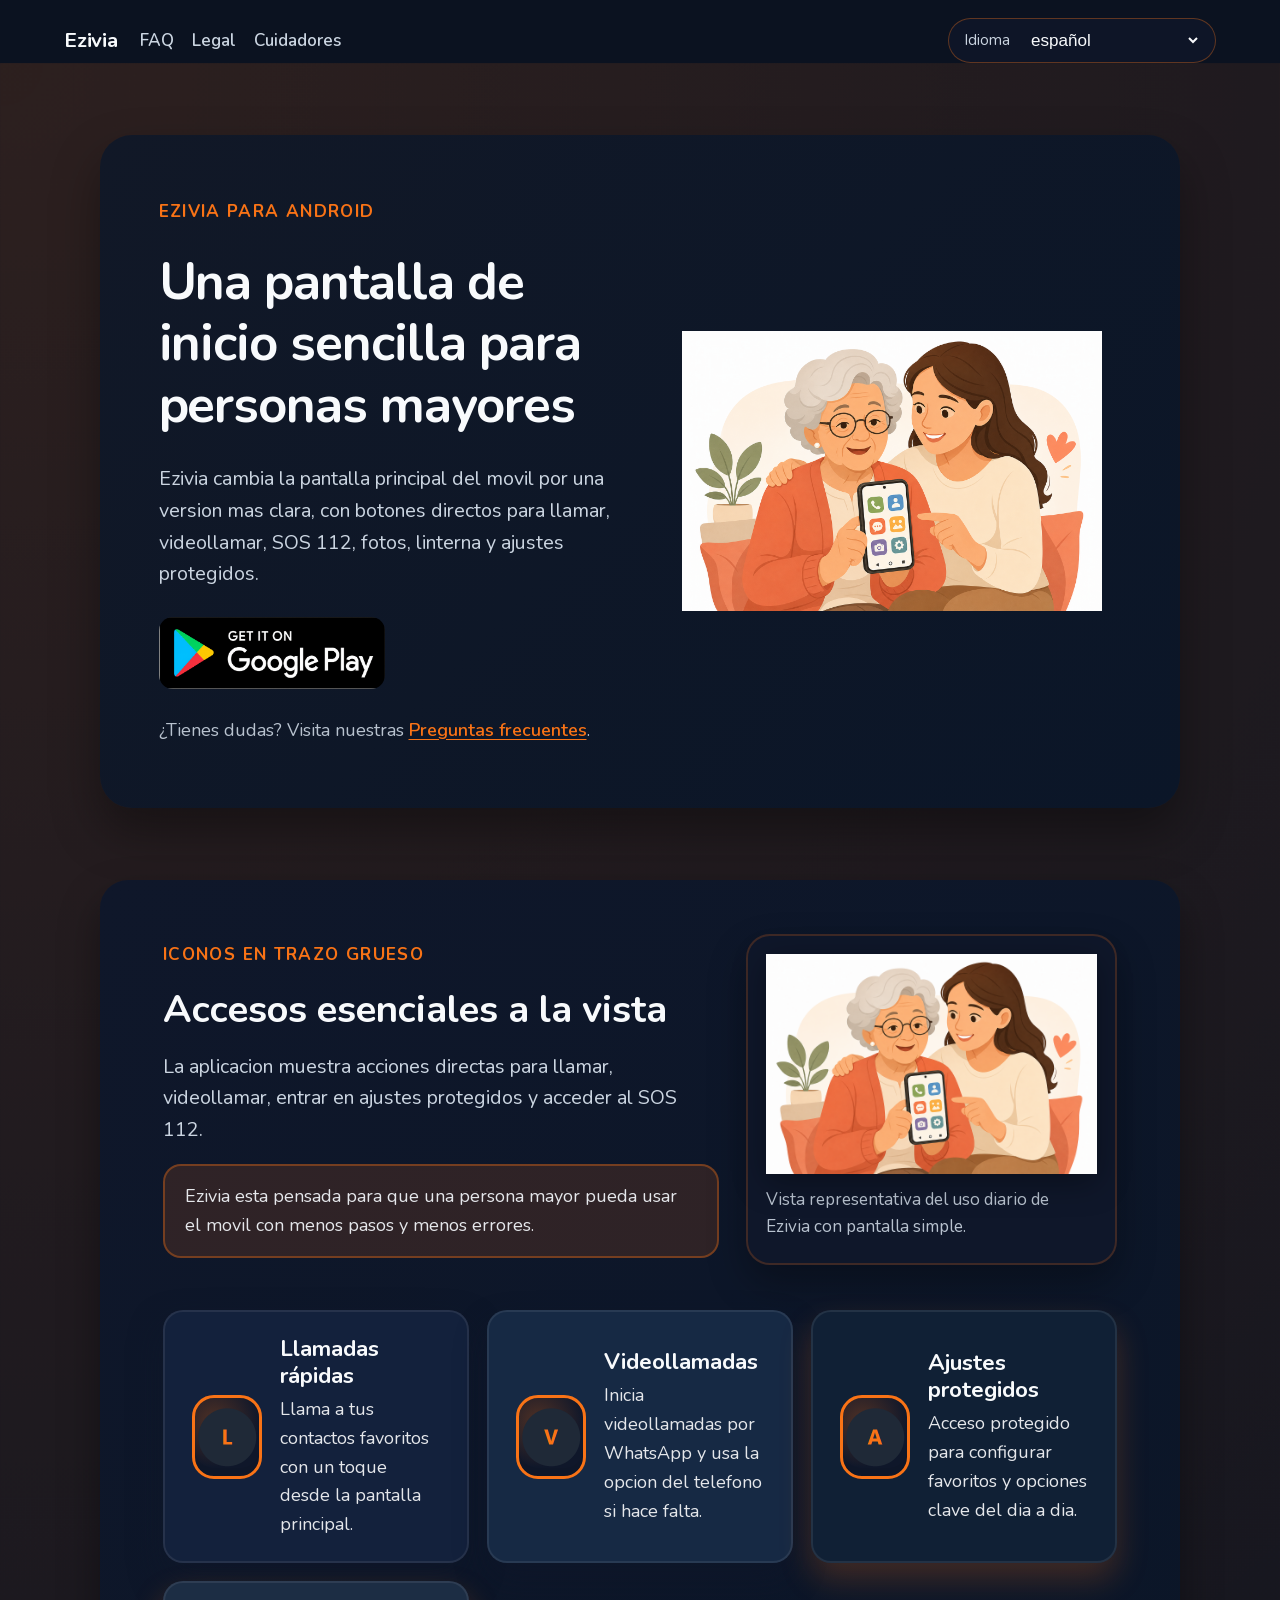
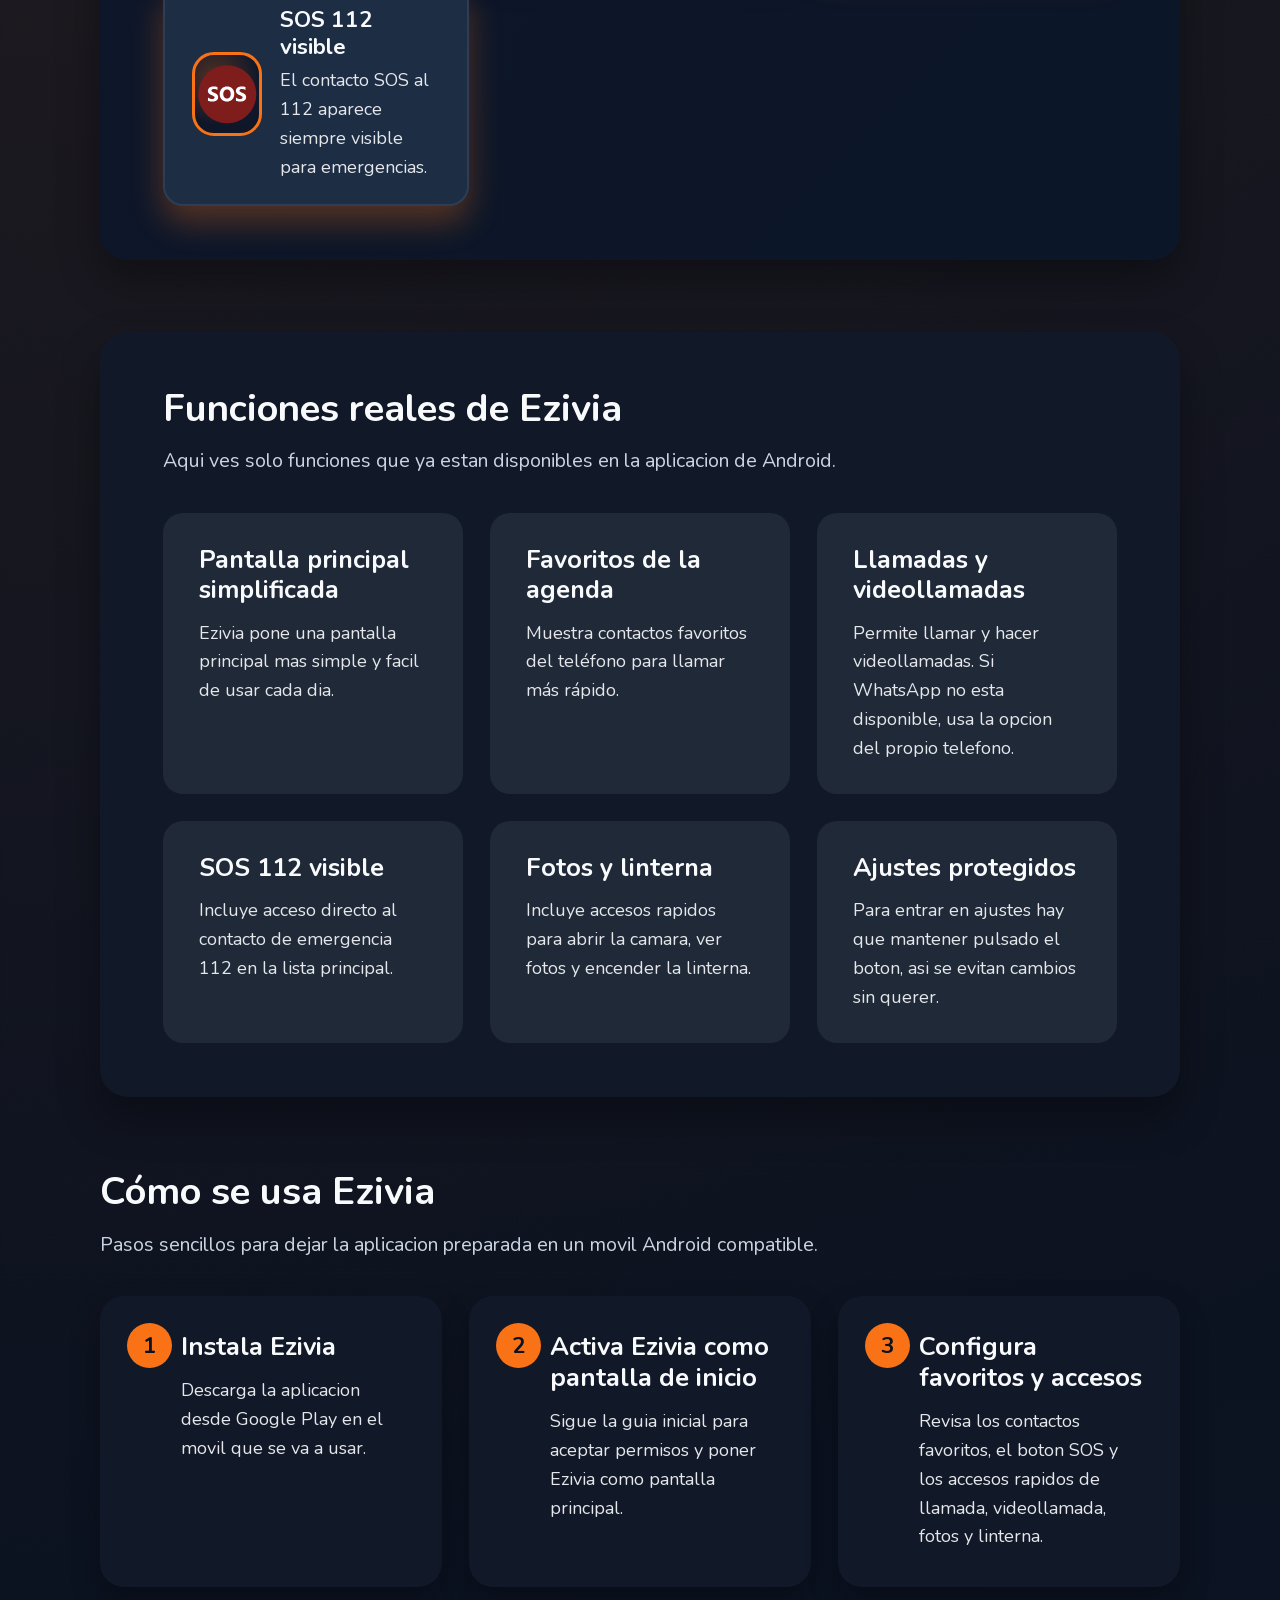
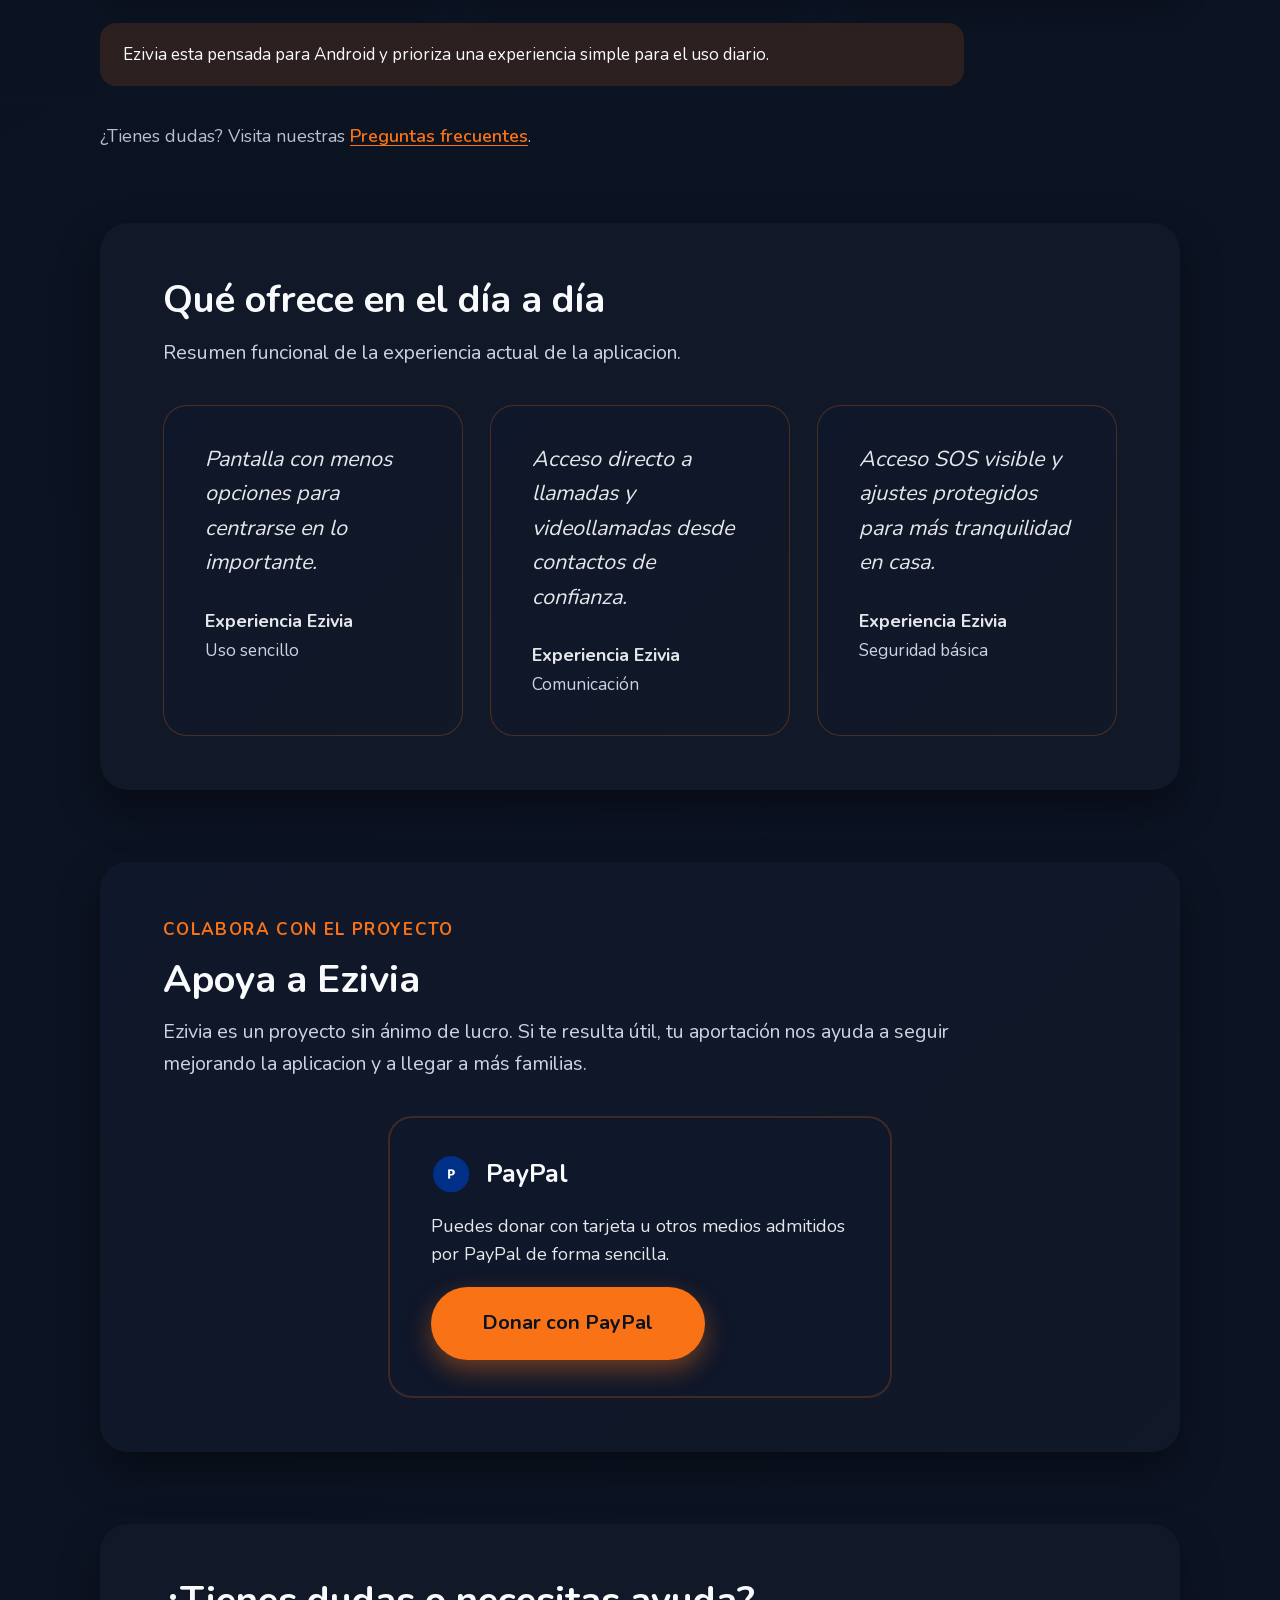
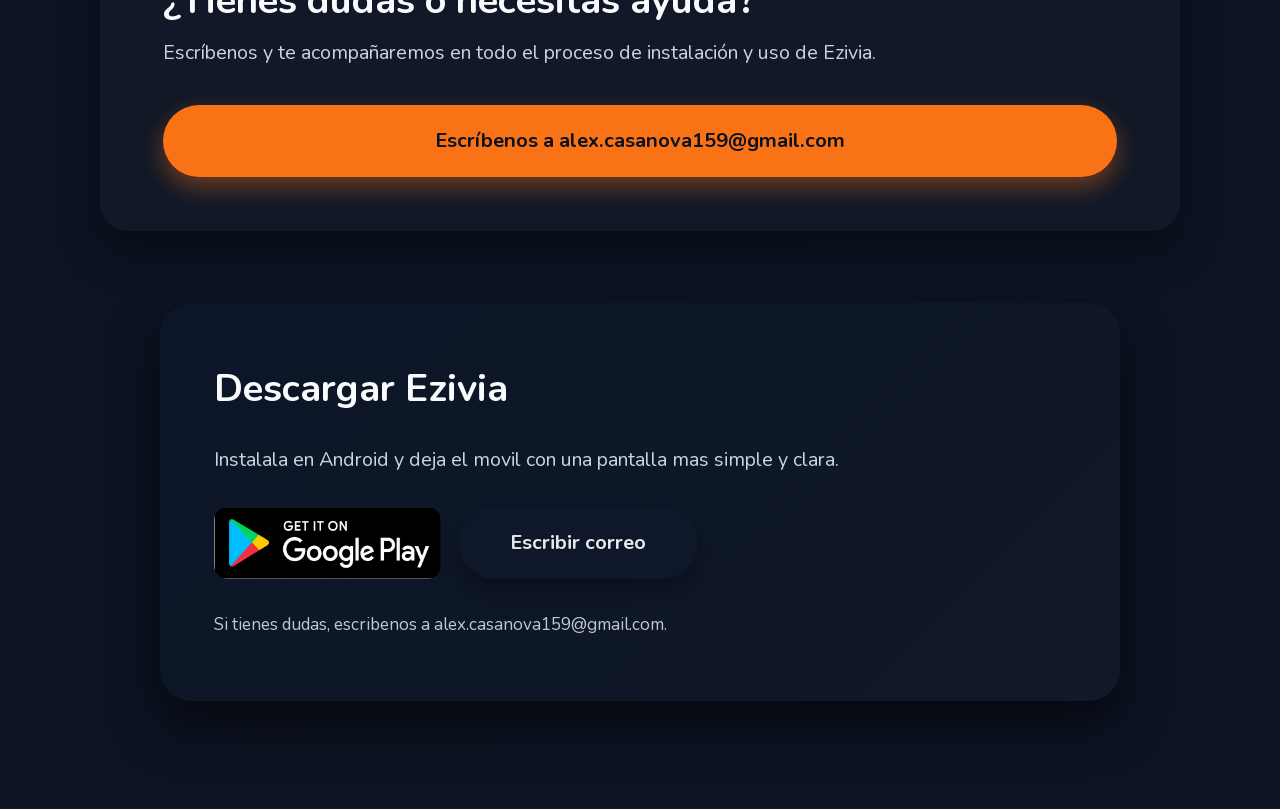
==== commit bf321408: "Deploy web: FAQ accesible en Render con redirects y nav. Co-authored-by: Cursor <cursoragent@cursor." ====
--- a/index.html
+++ b/index.html
@@ -1 +1 @@
-<!DOCTYPE html><html lang="es" class="nunito_4c270ad2-module__CZY4Ka__variable"><head><meta charSet="utf-8"/><meta name="viewport" content="width=device-width, initial-scale=1"/><link rel="preload" href="/_next/static/media/07454f8ad8aaac57-s.p.0tqkxa-w3pk~c.woff2" as="font" crossorigin="" type="font/woff2"/><link rel="preload" as="image" href="/illustration-care.png"/><link rel="stylesheet" href="/_next/static/chunks/0odz-3uf3w53z.css" data-precedence="next"/><link rel="preload" as="script" fetchPriority="low" href="/_next/static/chunks/0o.5cskazbnym.js"/><script src="/_next/static/chunks/0tszvp5wpnn-t.js" async=""></script><script src="/_next/static/chunks/14w_kqlcp4t3-.js" async=""></script><script src="/_next/static/chunks/10u3y4bw1ayzs.js" async=""></script><script src="/_next/static/chunks/turbopack-16dw~0twzpecv.js" async=""></script><script src="/_next/static/chunks/0-7kr6xcy8c1g.js" async=""></script><script src="/_next/static/chunks/0d3shmwh5_nmn.js" async=""></script><script src="/_next/static/chunks/0l711m__-6yg4.js" async=""></script><meta name="next-size-adjust" content=""/><title>Ezivia | Móviles Android sencillos para personas mayores</title><meta name="description" content="Ezivia transforma smartphones Android en experiencias accesibles para personas mayores y sus familias, con menús claros, iconos grandes y comunicación tranquila."/><meta name="application-name" content="Ezivia"/><meta name="author" content="Equipo Ezivia"/><meta name="keywords" content="ezivia,móviles sencillos,smartphone para mayores,android accesible,apoyo para familias,tecnología inclusiva,teléfono fácil,interfaz grande,accesibilidad senior,comunicación familiar"/><meta name="creator" content="Ezivia"/><meta name="category" content="accessibility"/><link rel="canonical" href="https://www.eazivi.com"/><meta property="og:title" content="Ezivia | Móviles Android sencillos para personas mayores"/><meta property="og:description" content="Simplificamos los móviles Android para que las personas mayores y sus familias disfruten de una experiencia tranquila, clara y segura."/><meta property="og:url" content="https://www.eazivi.com"/><meta property="og:site_name" content="Ezivia"/><meta property="og:locale" content="es_ES"/><meta property="og:image" content="https://www.eazivi.com/illustration-care.png"/><meta property="og:image:width" content="1200"/><meta property="og:image:height" content="630"/><meta property="og:image:alt" content="Persona mayor utilizando Ezivia en un teléfono Android"/><meta property="og:type" content="website"/><meta name="twitter:card" content="summary_large_image"/><meta name="twitter:site" content="@eziviaapp"/><meta name="twitter:creator" content="@eziviaapp"/><meta name="twitter:title" content="Ezivia | Android simple para personas mayores"/><meta name="twitter:description" content="Convierte cualquier Android en un móvil sencillo y humano para personas mayores y sus familias."/><meta name="twitter:image" content="https://www.eazivi.com/illustration-care.png"/><link rel="shortcut icon" href="/favicon.svg" type="image/svg+xml" sizes="any"/><link rel="icon" href="/favicon.svg" type="image/svg+xml" sizes="any"/><link rel="apple-touch-icon" href="/touch-icon.png" type="image/png" sizes="180x180"/><script src="/_next/static/chunks/03~yq9q893hmn.js" noModule=""></script></head><body class="nunito_4c270ad2-module__CZY4Ka__className app-body"><div hidden=""><!--$--><!--/$--></div><div id="google_translate_element" class="google-translate-hidden" aria-hidden="true"></div><a class="skip-link" href="#contenido-principal">Saltar al contenido principal</a><div class="app-topbar notranslate" translate="no"><!--$!--><template data-dgst="BAILOUT_TO_CLIENT_SIDE_RENDERING"></template><!--/$--></div><div id="contenido-principal" class="app-shell"><main class="home-page"><section id="inicio" class="section hero" aria-labelledby="hero-title" aria-describedby="hero-description"><div class="hero__content"><p class="section__eyebrow">Ezivia para Android</p><h1 id="hero-title">Una pantalla de inicio sencilla para personas mayores</h1><p id="hero-description" class="section__description">Ezivia cambia la pantalla principal del movil por una version mas clara, con botones directos para llamar, videollamar, SOS 112, fotos, linterna y ajustes protegidos.</p><div class="hero__actions"><a class="google-play-badge" href="https://play.google.com/store/apps/details?id=com.ezivia.launcher" target="_blank" rel="noopener noreferrer" aria-label="Descargar Ezivia en Google Play"><img alt="Disponible en Google Play" loading="lazy" width="240" height="72" decoding="async" data-nimg="1" style="color:transparent" src="/google-play-badge-clean.png"/></a></div><p class="hero__support">¿Tienes dudas? Visita nuestras<!-- --> <a href="/faq">Preguntas frecuentes</a>.</p></div><div class="hero__media"><img alt="Persona mayor usando Ezivia en un teléfono Android" width="460" height="420" decoding="async" data-nimg="1" style="color:transparent" src="/illustration-care.png"/></div></section><section id="accesos-esenciales" class="section section--surface action-panel" aria-labelledby="actions-title" aria-describedby="actions-description"><div class="action-panel__layout"><div class="action-panel__intro"><p class="section__eyebrow">Iconos en trazo grueso</p><h2 id="actions-title">Accesos esenciales a la vista</h2><p id="actions-description" class="section__description">La aplicacion muestra acciones directas para llamar, videollamar, entrar en ajustes protegidos y acceder al SOS 112.</p><p class="action-panel__note">Ezivia esta pensada para que una persona mayor pueda usar el movil con menos pasos y menos errores.</p></div><div class="action-panel__illustration" aria-hidden="true"><img alt="" loading="lazy" width="620" height="430" decoding="async" data-nimg="1" class="action-panel__illustration-figure" style="color:transparent" src="/illustration-care.png"/><p class="action-panel__caption">Vista representativa del uso diario de Ezivia con pantalla simple.</p></div></div><div class="action-panel__grid" role="list"><article class="action-panel__card" role="listitem" style="background:#13213c;box-shadow:0 16px 32px rgba(15, 23, 42, 0.55)"><span class="action-panel__icon" aria-hidden="true"><img alt="" loading="lazy" width="64" height="64" decoding="async" data-nimg="1" class="action-panel__icon-png" style="color:transparent" src="/icon-call.png"/></span><div class="action-panel__content"><h3>Llamadas rápidas</h3><p>Llama a tus contactos favoritos con un toque desde la pantalla principal.</p></div></article><article class="action-panel__card" role="listitem" style="background:#162944;box-shadow:0 16px 32px rgba(15, 23, 42, 0.45)"><span class="action-panel__icon" aria-hidden="true"><img alt="" loading="lazy" width="64" height="64" decoding="async" data-nimg="1" class="action-panel__icon-png" style="color:transparent" src="/icon-video.png"/></span><div class="action-panel__content"><h3>Videollamadas</h3><p>Inicia videollamadas por WhatsApp y usa la opcion del telefono si hace falta.</p></div></article><article class="action-panel__card" role="listitem" style="background:#102035;box-shadow:0 16px 32px rgba(249, 115, 22, 0.22)"><span class="action-panel__icon" aria-hidden="true"><img alt="" loading="lazy" width="64" height="64" decoding="async" data-nimg="1" class="action-panel__icon-png" style="color:transparent" src="/icon-settings.png"/></span><div class="action-panel__content"><h3>Ajustes protegidos</h3><p>Acceso protegido para configurar favoritos y opciones clave del dia a dia.</p></div></article><article class="action-panel__card" role="listitem" style="background:#1c2d44;box-shadow:0 16px 32px rgba(249, 115, 22, 0.3)"><span class="action-panel__icon" aria-hidden="true"><img alt="" loading="lazy" width="64" height="64" decoding="async" data-nimg="1" class="action-panel__icon-png" style="color:transparent" src="/icon-sos.png"/></span><div class="action-panel__content"><h3>SOS 112 visible</h3><p>El contacto SOS al 112 aparece siempre visible para emergencias.</p></div></article></div></section><section id="beneficios" class="section section--surface" aria-labelledby="benefits-title" aria-describedby="benefits-description"><div class="section__header"><h2 id="benefits-title">Funciones reales de Ezivia</h2><p id="benefits-description" class="section__description">Aqui ves solo funciones que ya estan disponibles en la aplicacion de Android.</p></div><div class="card-grid" role="list"><article class="card" role="listitem"><h3>Pantalla principal simplificada</h3><p>Ezivia pone una pantalla principal mas simple y facil de usar cada dia.</p></article><article class="card" role="listitem"><h3>Favoritos de la agenda</h3><p>Muestra contactos favoritos del teléfono para llamar más rápido.</p></article><article class="card" role="listitem"><h3>Llamadas y videollamadas</h3><p>Permite llamar y hacer videollamadas. Si WhatsApp no esta disponible, usa la opcion del propio telefono.</p></article><article class="card" role="listitem"><h3>SOS 112 visible</h3><p>Incluye acceso directo al contacto de emergencia 112 en la lista principal.</p></article><article class="card" role="listitem"><h3>Fotos y linterna</h3><p>Incluye accesos rapidos para abrir la camara, ver fotos y encender la linterna.</p></article><article class="card" role="listitem"><h3>Ajustes protegidos</h3><p>Para entrar en ajustes hay que mantener pulsado el boton, asi se evitan cambios sin querer.</p></article></div></section><section id="como-funciona" class="section" aria-labelledby="how-title" aria-describedby="how-description"><div class="section__header"><h2 id="how-title">Cómo se usa Ezivia</h2><p id="how-description" class="section__description">Pasos sencillos para dejar la aplicacion preparada en un movil Android compatible.</p></div><ol class="step-list"><li class="step-list__item"><h3>Instala Ezivia</h3><p>Descarga la aplicacion desde Google Play en el movil que se va a usar.</p></li><li class="step-list__item"><h3>Activa Ezivia como pantalla de inicio</h3><p>Sigue la guia inicial para aceptar permisos y poner Ezivia como pantalla principal.</p></li><li class="step-list__item"><h3>Configura favoritos y accesos</h3><p>Revisa los contactos favoritos, el boton SOS y los accesos rapidos de llamada, videollamada, fotos y linterna.</p></li></ol><p class="section__note" role="note">Ezivia esta pensada para Android y prioriza una experiencia simple para el uso diario.</p><p class="section__support">¿Tienes dudas? Visita nuestras<!-- --> <a href="/faq">Preguntas frecuentes</a>.</p></section><section id="testimonios" class="section section--surface" aria-labelledby="testimonials-title" aria-describedby="testimonials-description"><div class="section__header"><h2 id="testimonials-title">Qué ofrece en el día a día</h2><p id="testimonials-description" class="section__description">Resumen funcional de la experiencia actual de la aplicacion.</p></div><div class="testimonial-grid" role="list"><figure class="testimonial" role="listitem"><blockquote><p>Pantalla con menos opciones para centrarse en lo importante.</p></blockquote><figcaption><span class="testimonial__author">Experiencia Ezivia</span><span class="testimonial__role">Uso sencillo</span></figcaption></figure><figure class="testimonial" role="listitem"><blockquote><p>Acceso directo a llamadas y videollamadas desde contactos de confianza.</p></blockquote><figcaption><span class="testimonial__author">Experiencia Ezivia</span><span class="testimonial__role">Comunicación</span></figcaption></figure><figure class="testimonial" role="listitem"><blockquote><p>Acceso SOS visible y ajustes protegidos para más tranquilidad en casa.</p></blockquote><figcaption><span class="testimonial__author">Experiencia Ezivia</span><span class="testimonial__role">Seguridad básica</span></figcaption></figure></div></section><section id="donaciones" class="section section--surface donate" aria-labelledby="donate-title" aria-describedby="donate-description"><div class="section__header"><p class="section__eyebrow">Colabora con el proyecto</p><h2 id="donate-title">Apoya a Ezivia</h2><p id="donate-description" class="section__description">Ezivia es un proyecto sin ánimo de lucro. Si te resulta útil, tu aportación nos ayuda a seguir mejorando la aplicacion y a llegar a más familias.</p></div><div class="donate__grid"><article class="donate__card"><div class="donate__card-header"><img alt="" loading="lazy" width="40" height="40" decoding="async" data-nimg="1" class="donate__icon" style="color:transparent" src="/icon-paypal.png"/><h3>PayPal</h3></div><p>Puedes donar con tarjeta u otros medios admitidos por PayPal de forma sencilla.</p><a class="cta-button cta-button--primary donate__paypal-btn" href="https://paypal.me/alkalo98" target="_blank" rel="noopener noreferrer" aria-label="Donar con PayPal (se abre en nueva pestaña)">Donar con PayPal</a></article></div></section><section id="contacto" class="section section--surface" aria-labelledby="contact-title" aria-describedby="contact-description"><div class="section__header"><h2 id="contact-title">¿Tienes dudas o necesitas ayuda?</h2><p id="contact-description" class="section__description">Escríbenos y te acompañaremos en todo el proceso de instalación y uso de Ezivia.</p></div><a class="cta-button cta-button--primary" href="mailto:alex.casanova159@gmail.com?subject=Consulta%20sobre%20Ezivia" aria-label="Enviar correo a alex.casanova159@gmail.com">Escríbenos a alex.casanova159@gmail.com</a></section><section id="descarga" class="section cta" aria-labelledby="cta-title" aria-describedby="cta-description"><div class="cta__card"><h2 id="cta-title">Descargar Ezivia</h2><p id="cta-description" class="section__description">Instalala en Android y deja el movil con una pantalla mas simple y clara.</p><div class="cta__actions"><a class="google-play-badge" href="https://play.google.com/store/apps/details?id=com.ezivia.launcher" target="_blank" rel="noopener noreferrer" aria-label="Descargar Ezivia en Google Play"><img alt="Disponible en Google Play" loading="lazy" width="240" height="72" decoding="async" data-nimg="1" style="color:transparent" src="/google-play-badge-clean.png"/></a><a class="cta-button cta-button--secondary" href="mailto:alex.casanova159@gmail.com?subject=Dudas%20sobre%20Ezivia" aria-label="Escribir correo a alex.casanova159@gmail.com">Escribir correo</a></div><p class="cta__footnote">Si tienes dudas, escribenos a alex.casanova159@gmail.com.</p></div></section></main><!--$--><!--/$--></div><script src="/_next/static/chunks/0o.5cskazbnym.js" id="_R_" async=""></script><script>(self.__next_f=self.__next_f||[]).push([0])</script><script>self.__next_f.push([1,"1:\"$Sreact.fragment\"\n2:I[22076,[\"/_next/static/chunks/0-7kr6xcy8c1g.js\",\"/_next/static/chunks/0d3shmwh5_nmn.js\"],\"I18nProvider\"]\n3:I[22575,[\"/_next/static/chunks/0-7kr6xcy8c1g.js\",\"/_next/static/chunks/0d3shmwh5_nmn.js\"],\"AppChrome\"]\n4:I[39756,[\"/_next/static/chunks/0-7kr6xcy8c1g.js\",\"/_next/static/chunks/0d3shmwh5_nmn.js\"],\"default\"]\n5:I[37457,[\"/_next/static/chunks/0-7kr6xcy8c1g.js\",\"/_next/static/chunks/0d3shmwh5_nmn.js\"],\"default\"]\n6:I[47257,[\"/_next/static/chunks/0-7kr6xcy8c1g.js\",\"/_next/static/chunks/0d3shmwh5_nmn.js\"],\"ClientPageRoot\"]\n7:I[31713,[\"/_next/static/chunks/0-7kr6xcy8c1g.js\",\"/_next/static/chunks/0d3shmwh5_nmn.js\",\"/_next/static/chunks/0l711m__-6yg4.js\"],\"default\"]\na:I[97367,[\"/_next/static/chunks/0-7kr6xcy8c1g.js\",\"/_next/static/chunks/0d3shmwh5_nmn.js\"],\"OutletBoundary\"]\nb:\"$Sreact.suspense\"\nd:I[97367,[\"/_next/static/chunks/0-7kr6xcy8c1g.js\",\"/_next/static/chunks/0d3shmwh5_nmn.js\"],\"ViewportBoundary\"]\nf:I[97367,[\"/_next/static/chunks/0-7kr6xcy8c1g.js\",\"/_next/static/chunks/0d3shmwh5_nmn.js\"],\"MetadataBoundary\"]\n11:I[68027,[\"/_next/static/chunks/0-7kr6xcy8c1g.js\",\"/_next/static/chunks/0d3shmwh5_nmn.js\"],\"default\",1]\n:HL[\"/_next/static/chunks/0odz-3uf3w53z.css\",\"style\"]\n:HL[\"/_next/static/media/07454f8ad8aaac57-s.p.0tqkxa-w3pk~c.woff2\",\"font\",{\"crossOrigin\":\"\",\"type\":\"font/woff2\"}]\n"])</script><script>self.__next_f.push([1,"0:{\"P\":null,\"c\":[\"\",\"\"],\"q\":\"\",\"i\":false,\"f\":[[[\"\",{\"children\":[\"__PAGE__\",{}]},\"$undefined\",\"$undefined\",16],[[\"$\",\"$1\",\"c\",{\"children\":[[[\"$\",\"link\",\"0\",{\"rel\":\"stylesheet\",\"href\":\"/_next/static/chunks/0odz-3uf3w53z.css\",\"precedence\":\"next\",\"crossOrigin\":\"$undefined\",\"nonce\":\"$undefined\"}],[\"$\",\"script\",\"script-0\",{\"src\":\"/_next/static/chunks/0-7kr6xcy8c1g.js\",\"async\":true,\"nonce\":\"$undefined\"}],[\"$\",\"script\",\"script-1\",{\"src\":\"/_next/static/chunks/0d3shmwh5_nmn.js\",\"async\":true,\"nonce\":\"$undefined\"}]],[\"$\",\"html\",null,{\"lang\":\"es\",\"className\":\"nunito_4c270ad2-module__CZY4Ka__variable\",\"children\":[\"$\",\"body\",null,{\"className\":\"nunito_4c270ad2-module__CZY4Ka__className app-body\",\"children\":[\"$\",\"$L2\",null,{\"children\":[\"$\",\"$L3\",null,{\"children\":[\"$\",\"$L4\",null,{\"parallelRouterKey\":\"children\",\"error\":\"$undefined\",\"errorStyles\":\"$undefined\",\"errorScripts\":\"$undefined\",\"template\":[\"$\",\"$L5\",null,{}],\"templateStyles\":\"$undefined\",\"templateScripts\":\"$undefined\",\"notFound\":[[[\"$\",\"title\",null,{\"children\":\"404: This page could not be found.\"}],[\"$\",\"div\",null,{\"style\":{\"fontFamily\":\"system-ui,\\\"Segoe UI\\\",Roboto,Helvetica,Arial,sans-serif,\\\"Apple Color Emoji\\\",\\\"Segoe UI Emoji\\\"\",\"height\":\"100vh\",\"textAlign\":\"center\",\"display\":\"flex\",\"flexDirection\":\"column\",\"alignItems\":\"center\",\"justifyContent\":\"center\"},\"children\":[\"$\",\"div\",null,{\"children\":[[\"$\",\"style\",null,{\"dangerouslySetInnerHTML\":{\"__html\":\"body{color:#000;background:#fff;margin:0}.next-error-h1{border-right:1px solid rgba(0,0,0,.3)}@media (prefers-color-scheme:dark){body{color:#fff;background:#000}.next-error-h1{border-right:1px solid rgba(255,255,255,.3)}}\"}}],[\"$\",\"h1\",null,{\"className\":\"next-error-h1\",\"style\":{\"display\":\"inline-block\",\"margin\":\"0 20px 0 0\",\"padding\":\"0 23px 0 0\",\"fontSize\":24,\"fontWeight\":500,\"verticalAlign\":\"top\",\"lineHeight\":\"49px\"},\"children\":404}],[\"$\",\"div\",null,{\"style\":{\"display\":\"inline-block\"},\"children\":[\"$\",\"h2\",null,{\"style\":{\"fontSize\":14,\"fontWeight\":400,\"lineHeight\":\"49px\",\"margin\":0},\"children\":\"This page could not be found.\"}]}]]}]}]],[]],\"forbidden\":\"$undefined\",\"unauthorized\":\"$undefined\"}]}]}]}]}]]}],{\"children\":[[\"$\",\"$1\",\"c\",{\"children\":[[\"$\",\"$L6\",null,{\"Component\":\"$7\",\"serverProvidedParams\":{\"searchParams\":{},\"params\":{},\"promises\":[\"$@8\",\"$@9\"]}}],[[\"$\",\"script\",\"script-0\",{\"src\":\"/_next/static/chunks/0l711m__-6yg4.js\",\"async\":true,\"nonce\":\"$undefined\"}]],[\"$\",\"$La\",null,{\"children\":[\"$\",\"$b\",null,{\"name\":\"Next.MetadataOutlet\",\"children\":\"$@c\"}]}]]}],{},null,false,null]},null,false,null],[\"$\",\"$1\",\"h\",{\"children\":[null,[\"$\",\"$Ld\",null,{\"children\":\"$Le\"}],[\"$\",\"div\",null,{\"hidden\":true,\"children\":[\"$\",\"$Lf\",null,{\"children\":[\"$\",\"$b\",null,{\"name\":\"Next.Metadata\",\"children\":\"$L10\"}]}]}],[\"$\",\"meta\",null,{\"name\":\"next-size-adjust\",\"content\":\"\"}]]}],false]],\"m\":\"$undefined\",\"G\":[\"$11\",[[\"$\",\"link\",\"0\",{\"rel\":\"stylesheet\",\"href\":\"/_next/static/chunks/0odz-3uf3w53z.css\",\"precedence\":\"next\",\"crossOrigin\":\"$undefined\",\"nonce\":\"$undefined\"}]]],\"S\":true,\"h\":null,\"s\":\"$undefined\",\"l\":\"$undefined\",\"p\":\"$undefined\",\"d\":\"$undefined\",\"b\":\"G6mkhLf9mnQXl1X6V9v3H\"}\n"])</script><script>self.__next_f.push([1,"8:{}\n9:\"$0:f:0:1:1:children:0:props:children:0:props:serverProvidedParams:params\"\n"])</script><script>self.__next_f.push([1,"e:[[\"$\",\"meta\",\"0\",{\"charSet\":\"utf-8\"}],[\"$\",\"meta\",\"1\",{\"name\":\"viewport\",\"content\":\"width=device-width, initial-scale=1\"}]]\n"])</script><script>self.__next_f.push([1,"12:I[27201,[\"/_next/static/chunks/0-7kr6xcy8c1g.js\",\"/_next/static/chunks/0d3shmwh5_nmn.js\"],\"IconMark\"]\nc:null\n"])</script><script>self.__next_f.push([1,"10:[[\"$\",\"title\",\"0\",{\"children\":\"Ezivia | Móviles Android sencillos para personas mayores\"}],[\"$\",\"meta\",\"1\",{\"name\":\"description\",\"content\":\"Ezivia transforma smartphones Android en experiencias accesibles para personas mayores y sus familias, con menús claros, iconos grandes y comunicación tranquila.\"}],[\"$\",\"meta\",\"2\",{\"name\":\"application-name\",\"content\":\"Ezivia\"}],[\"$\",\"meta\",\"3\",{\"name\":\"author\",\"content\":\"Equipo Ezivia\"}],[\"$\",\"meta\",\"4\",{\"name\":\"keywords\",\"content\":\"ezivia,móviles sencillos,smartphone para mayores,android accesible,apoyo para familias,tecnología inclusiva,teléfono fácil,interfaz grande,accesibilidad senior,comunicación familiar\"}],[\"$\",\"meta\",\"5\",{\"name\":\"creator\",\"content\":\"Ezivia\"}],[\"$\",\"meta\",\"6\",{\"name\":\"category\",\"content\":\"accessibility\"}],[\"$\",\"link\",\"7\",{\"rel\":\"canonical\",\"href\":\"https://www.eazivi.com\"}],[\"$\",\"meta\",\"8\",{\"property\":\"og:title\",\"content\":\"Ezivia | Móviles Android sencillos para personas mayores\"}],[\"$\",\"meta\",\"9\",{\"property\":\"og:description\",\"content\":\"Simplificamos los móviles Android para que las personas mayores y sus familias disfruten de una experiencia tranquila, clara y segura.\"}],[\"$\",\"meta\",\"10\",{\"property\":\"og:url\",\"content\":\"https://www.eazivi.com\"}],[\"$\",\"meta\",\"11\",{\"property\":\"og:site_name\",\"content\":\"Ezivia\"}],[\"$\",\"meta\",\"12\",{\"property\":\"og:locale\",\"content\":\"es_ES\"}],[\"$\",\"meta\",\"13\",{\"property\":\"og:image\",\"content\":\"https://www.eazivi.com/illustration-care.png\"}],[\"$\",\"meta\",\"14\",{\"property\":\"og:image:width\",\"content\":\"1200\"}],[\"$\",\"meta\",\"15\",{\"property\":\"og:image:height\",\"content\":\"630\"}],[\"$\",\"meta\",\"16\",{\"property\":\"og:image:alt\",\"content\":\"Persona mayor utilizando Ezivia en un teléfono Android\"}],[\"$\",\"meta\",\"17\",{\"property\":\"og:type\",\"content\":\"website\"}],[\"$\",\"meta\",\"18\",{\"name\":\"twitter:card\",\"content\":\"summary_large_image\"}],[\"$\",\"meta\",\"19\",{\"name\":\"twitter:site\",\"content\":\"@eziviaapp\"}],[\"$\",\"meta\",\"20\",{\"name\":\"twitter:creator\",\"content\":\"@eziviaapp\"}],[\"$\",\"meta\",\"21\",{\"name\":\"twitter:title\",\"content\":\"Ezivia | Android simple para personas mayores\"}],[\"$\",\"meta\",\"22\",{\"name\":\"twitter:description\",\"content\":\"Convierte cualquier Android en un móvil sencillo y humano para personas mayores y sus familias.\"}],[\"$\",\"meta\",\"23\",{\"name\":\"twitter:image\",\"content\":\"https://www.eazivi.com/illustration-care.png\"}],[\"$\",\"link\",\"24\",{\"rel\":\"shortcut icon\",\"href\":\"/favicon.svg\",\"type\":\"image/svg+xml\",\"sizes\":\"any\"}],[\"$\",\"link\",\"25\",{\"rel\":\"icon\",\"href\":\"/favicon.svg\",\"type\":\"image/svg+xml\",\"sizes\":\"any\"}],[\"$\",\"link\",\"26\",{\"rel\":\"apple-touch-icon\",\"href\":\"/touch-icon.png\",\"type\":\"image/png\",\"sizes\":\"180x180\"}],[\"$\",\"$L12\",\"27\",{}]]\n"])</script></body></html>+<!DOCTYPE html><html lang="es" class="nunito_4c270ad2-module__CZY4Ka__variable"><head><meta charSet="utf-8"/><meta name="viewport" content="width=device-width, initial-scale=1"/><link rel="preload" href="/_next/static/media/07454f8ad8aaac57-s.p.0tqkxa-w3pk~c.woff2" as="font" crossorigin="" type="font/woff2"/><link rel="preload" as="image" href="/illustration-care.png"/><link rel="stylesheet" href="/_next/static/chunks/0e59.xq9.gl9b.css" data-precedence="next"/><link rel="preload" as="script" fetchPriority="low" href="/_next/static/chunks/115dplafwys-z.js"/><script src="/_next/static/chunks/0pqt~8bl3ukh4.js" async=""></script><script src="/_next/static/chunks/10u3y4bw1ayzs.js" async=""></script><script src="/_next/static/chunks/0au83~zq0~0pf.js" async=""></script><script src="/_next/static/chunks/turbopack-0kknce6icackx.js" async=""></script><script src="/_next/static/chunks/0qcdlycfl4tza.js" async=""></script><script src="/_next/static/chunks/0d3shmwh5_nmn.js" async=""></script><script src="/_next/static/chunks/0688i5-yap6hx.js" async=""></script><meta name="next-size-adjust" content=""/><title>Ezivia | Móviles Android sencillos para personas mayores</title><meta name="description" content="Ezivia transforma smartphones Android en experiencias accesibles para personas mayores y sus familias, con menús claros, iconos grandes y comunicación tranquila."/><meta name="application-name" content="Ezivia"/><meta name="author" content="Equipo Ezivia"/><meta name="keywords" content="ezivia,móviles sencillos,smartphone para mayores,android accesible,apoyo para familias,tecnología inclusiva,teléfono fácil,interfaz grande,accesibilidad senior,comunicación familiar"/><meta name="creator" content="Ezivia"/><meta name="category" content="accessibility"/><link rel="canonical" href="https://www.eazivi.com/"/><meta property="og:title" content="Ezivia | Móviles Android sencillos para personas mayores"/><meta property="og:description" content="Simplificamos los móviles Android para que las personas mayores y sus familias disfruten de una experiencia tranquila, clara y segura."/><meta property="og:url" content="https://www.eazivi.com/"/><meta property="og:site_name" content="Ezivia"/><meta property="og:locale" content="es_ES"/><meta property="og:image" content="https://www.eazivi.com/illustration-care.png"/><meta property="og:image:width" content="1200"/><meta property="og:image:height" content="630"/><meta property="og:image:alt" content="Persona mayor utilizando Ezivia en un teléfono Android"/><meta property="og:type" content="website"/><meta name="twitter:card" content="summary_large_image"/><meta name="twitter:site" content="@eziviaapp"/><meta name="twitter:creator" content="@eziviaapp"/><meta name="twitter:title" content="Ezivia | Android simple para personas mayores"/><meta name="twitter:description" content="Convierte cualquier Android en un móvil sencillo y humano para personas mayores y sus familias."/><meta name="twitter:image" content="https://www.eazivi.com/illustration-care.png"/><link rel="shortcut icon" href="/favicon.svg" type="image/svg+xml" sizes="any"/><link rel="icon" href="/favicon.svg" type="image/svg+xml" sizes="any"/><link rel="apple-touch-icon" href="/touch-icon.png" type="image/png" sizes="180x180"/><script src="/_next/static/chunks/03~yq9q893hmn.js" noModule=""></script></head><body class="nunito_4c270ad2-module__CZY4Ka__className app-body"><div hidden=""><!--$--><!--/$--></div><div id="google_translate_element" class="google-translate-hidden" aria-hidden="true"></div><a class="skip-link" href="#contenido-principal">Saltar al contenido principal</a><header class="app-topbar notranslate" translate="no"><nav class="site-nav" aria-label="Navegación principal"><a class="site-nav__brand" href="/">Ezivia</a><ul class="site-nav__links"><li><a href="/faq/">FAQ</a></li><li><a href="/legal/">Legal</a></li><li><a href="/cuidadores/">Cuidadores</a></li></ul></nav><label class="language-selector notranslate" aria-label="Idioma" translate="no"><span class="language-selector__label">Idioma</span><select><option value="__system__" selected="">Sistema<!-- --> (<!-- -->español<!-- -->)</option><option value="af">Afrikaans</option><option value="am">አማርኛ</option><option value="ar">العربية</option><option value="az">azərbaycan</option><option value="be">беларуская</option><option value="bg">български</option><option value="bn">বাংলা</option><option value="bs">bosanski</option><option value="ca">català</option><option value="ceb">Cebuano</option><option value="co">corso</option><option value="cs">čeština</option><option value="cy">Cymraeg</option><option value="da">dansk</option><option value="de">Deutsch</option><option value="el">Ελληνικά</option><option value="en">English</option><option value="eo">Esperanto</option><option value="es">español</option><option value="et">eesti</option><option value="eu">euskara</option><option value="fa">فارسی</option><option value="fi">suomi</option><option value="fr">français</option><option value="fy">Frysk</option><option value="ga">Gaeilge</option><option value="gd">Gàidhlig</option><option value="gl">galego</option><option value="gu">ગુજરાતી</option><option value="ha">Hausa</option><option value="haw">ʻŌlelo Hawaiʻi</option><option value="he">עברית</option><option value="hi">हिन्दी</option><option value="hmn">hmong</option><option value="hr">hrvatski</option><option value="ht">criollo haitiano</option><option value="hu">magyar</option><option value="hy">հայերեն</option><option value="id">Indonesia</option><option value="ig">Igbo</option><option value="is">íslenska</option><option value="it">italiano</option><option value="ja">日本語</option><option value="jv">Jawa</option><option value="ka">ქართული</option><option value="kk">қазақ тілі</option><option value="km">ខ្មែរ</option><option value="kn">ಕನ್ನಡ</option><option value="ko">한국어</option><option value="ku">kurdî (kurmancî)</option><option value="ky">кыргызча</option><option value="la">latín</option><option value="lb">Lëtzebuergesch</option><option value="lo">ລາວ</option><option value="lt">lietuvių</option><option value="lv">latviešu</option><option value="mg">Malagasy</option><option value="mi">Māori</option><option value="mk">македонски</option><option value="ml">മലയാളം</option><option value="mn">монгол</option><option value="mr">मराठी</option><option value="ms">Melayu</option><option value="mt">Malti</option><option value="my">မြန်မာ</option><option value="ne">नेपाली</option><option value="nl">Nederlands</option><option value="no">norsk</option><option value="or">ଓଡ଼ିଆ</option><option value="pa">ਪੰਜਾਬੀ</option><option value="pl">polski</option><option value="ps">پښتو</option><option value="pt">português</option><option value="ro">română</option><option value="ru">русский</option><option value="rw">Ikinyarwanda</option><option value="sd">سنڌي</option><option value="si">සිංහල</option><option value="sk">slovenčina</option><option value="sl">slovenščina</option><option value="sm">samoano</option><option value="sn">chiShona</option><option value="so">Soomaali</option><option value="sq">shqip</option><option value="sr">српски</option><option value="st">Sesotho</option><option value="su">Basa Sunda</option><option value="sv">svenska</option><option value="sw">Kiswahili</option><option value="ta">தமிழ்</option><option value="te">తెలుగు</option><option value="tg">тоҷикӣ</option><option value="th">ไทย</option><option value="tk">türkmen dili</option><option value="tl">Filipino</option><option value="tr">Türkçe</option><option value="tt">татар</option><option value="ug">ئۇيغۇرچە</option><option value="uk">українська</option><option value="ur">اردو</option><option value="uz">o‘zbek</option><option value="vi">Tiếng Việt</option><option value="xh">IsiXhosa</option><option value="yi">ייִדיש</option><option value="yo">Èdè Yorùbá</option><option value="zh-CN">中文 (中国)</option><option value="zh-TW">中文 (台灣)</option><option value="zu">isiZulu</option></select></label></header><div id="contenido-principal" class="app-shell"><main class="home-page"><section id="inicio" class="section hero" aria-labelledby="hero-title" aria-describedby="hero-description"><div class="hero__content"><p class="section__eyebrow">Ezivia para Android</p><h1 id="hero-title">Una pantalla de inicio sencilla para personas mayores</h1><p id="hero-description" class="section__description">Ezivia cambia la pantalla principal del movil por una version mas clara, con botones directos para llamar, videollamar, SOS 112, fotos, linterna y ajustes protegidos.</p><div class="hero__actions"><a class="google-play-badge" href="https://play.google.com/store/apps/details?id=com.ezivia.app" target="_blank" rel="noopener noreferrer" aria-label="Descargar Ezivia en Google Play"><img alt="Disponible en Google Play" loading="lazy" width="240" height="72" decoding="async" data-nimg="1" style="color:transparent" src="/google-play-badge-clean.png"/></a></div><p class="hero__support">¿Tienes dudas? Visita nuestras<!-- --> <a class="inline-link" href="/faq/">Preguntas frecuentes</a>.</p></div><div class="hero__media"><img alt="Persona mayor usando Ezivia en un teléfono Android" width="460" height="420" decoding="async" data-nimg="1" style="color:transparent" src="/illustration-care.png"/></div></section><section id="accesos-esenciales" class="section section--surface action-panel" aria-labelledby="actions-title" aria-describedby="actions-description"><div class="action-panel__layout"><div class="action-panel__intro"><p class="section__eyebrow">Iconos en trazo grueso</p><h2 id="actions-title">Accesos esenciales a la vista</h2><p id="actions-description" class="section__description">La aplicacion muestra acciones directas para llamar, videollamar, entrar en ajustes protegidos y acceder al SOS 112.</p><p class="action-panel__note">Ezivia esta pensada para que una persona mayor pueda usar el movil con menos pasos y menos errores.</p></div><div class="action-panel__illustration" aria-hidden="true"><img alt="" loading="lazy" width="620" height="430" decoding="async" data-nimg="1" class="action-panel__illustration-figure" style="color:transparent" src="/illustration-care.png"/><p class="action-panel__caption">Vista representativa del uso diario de Ezivia con pantalla simple.</p></div></div><div class="action-panel__grid" role="list"><article class="action-panel__card" role="listitem" style="background:#13213c;box-shadow:0 16px 32px rgba(15, 23, 42, 0.55)"><span class="action-panel__icon" aria-hidden="true"><img alt="" loading="lazy" width="64" height="64" decoding="async" data-nimg="1" class="action-panel__icon-png" style="color:transparent" src="/icon-call.png"/></span><div class="action-panel__content"><h3>Llamadas rápidas</h3><p>Llama a tus contactos favoritos con un toque desde la pantalla principal.</p></div></article><article class="action-panel__card" role="listitem" style="background:#162944;box-shadow:0 16px 32px rgba(15, 23, 42, 0.45)"><span class="action-panel__icon" aria-hidden="true"><img alt="" loading="lazy" width="64" height="64" decoding="async" data-nimg="1" class="action-panel__icon-png" style="color:transparent" src="/icon-video.png"/></span><div class="action-panel__content"><h3>Videollamadas</h3><p>Inicia videollamadas por WhatsApp y usa la opcion del telefono si hace falta.</p></div></article><article class="action-panel__card" role="listitem" style="background:#102035;box-shadow:0 16px 32px rgba(249, 115, 22, 0.22)"><span class="action-panel__icon" aria-hidden="true"><img alt="" loading="lazy" width="64" height="64" decoding="async" data-nimg="1" class="action-panel__icon-png" style="color:transparent" src="/icon-settings.png"/></span><div class="action-panel__content"><h3>Ajustes protegidos</h3><p>Acceso protegido para configurar favoritos y opciones clave del dia a dia.</p></div></article><article class="action-panel__card" role="listitem" style="background:#1c2d44;box-shadow:0 16px 32px rgba(249, 115, 22, 0.3)"><span class="action-panel__icon" aria-hidden="true"><img alt="" loading="lazy" width="64" height="64" decoding="async" data-nimg="1" class="action-panel__icon-png" style="color:transparent" src="/icon-sos.png"/></span><div class="action-panel__content"><h3>SOS 112 visible</h3><p>El contacto SOS al 112 aparece siempre visible para emergencias.</p></div></article></div></section><section id="beneficios" class="section section--surface" aria-labelledby="benefits-title" aria-describedby="benefits-description"><div class="section__header"><h2 id="benefits-title">Funciones reales de Ezivia</h2><p id="benefits-description" class="section__description">Aqui ves solo funciones que ya estan disponibles en la aplicacion de Android.</p></div><div class="card-grid" role="list"><article class="card" role="listitem"><h3>Pantalla principal simplificada</h3><p>Ezivia pone una pantalla principal mas simple y facil de usar cada dia.</p></article><article class="card" role="listitem"><h3>Favoritos de la agenda</h3><p>Muestra contactos favoritos del teléfono para llamar más rápido.</p></article><article class="card" role="listitem"><h3>Llamadas y videollamadas</h3><p>Permite llamar y hacer videollamadas. Si WhatsApp no esta disponible, usa la opcion del propio telefono.</p></article><article class="card" role="listitem"><h3>SOS 112 visible</h3><p>Incluye acceso directo al contacto de emergencia 112 en la lista principal.</p></article><article class="card" role="listitem"><h3>Fotos y linterna</h3><p>Incluye accesos rapidos para abrir la camara, ver fotos y encender la linterna.</p></article><article class="card" role="listitem"><h3>Ajustes protegidos</h3><p>Para entrar en ajustes hay que mantener pulsado el boton, asi se evitan cambios sin querer.</p></article></div></section><section id="como-funciona" class="section" aria-labelledby="how-title" aria-describedby="how-description"><div class="section__header"><h2 id="how-title">Cómo se usa Ezivia</h2><p id="how-description" class="section__description">Pasos sencillos para dejar la aplicacion preparada en un movil Android compatible.</p></div><ol class="step-list"><li class="step-list__item"><h3>Instala Ezivia</h3><p>Descarga la aplicacion desde Google Play en el movil que se va a usar.</p></li><li class="step-list__item"><h3>Activa Ezivia como pantalla de inicio</h3><p>Sigue la guia inicial para aceptar permisos y poner Ezivia como pantalla principal.</p></li><li class="step-list__item"><h3>Configura favoritos y accesos</h3><p>Revisa los contactos favoritos, el boton SOS y los accesos rapidos de llamada, videollamada, fotos y linterna.</p></li></ol><p class="section__note" role="note">Ezivia esta pensada para Android y prioriza una experiencia simple para el uso diario.</p><p class="section__support">¿Tienes dudas? Visita nuestras<!-- --> <a class="inline-link" href="/faq/">Preguntas frecuentes</a>.</p></section><section id="testimonios" class="section section--surface" aria-labelledby="testimonials-title" aria-describedby="testimonials-description"><div class="section__header"><h2 id="testimonials-title">Qué ofrece en el día a día</h2><p id="testimonials-description" class="section__description">Resumen funcional de la experiencia actual de la aplicacion.</p></div><div class="testimonial-grid" role="list"><figure class="testimonial" role="listitem"><blockquote><p>Pantalla con menos opciones para centrarse en lo importante.</p></blockquote><figcaption><span class="testimonial__author">Experiencia Ezivia</span><span class="testimonial__role">Uso sencillo</span></figcaption></figure><figure class="testimonial" role="listitem"><blockquote><p>Acceso directo a llamadas y videollamadas desde contactos de confianza.</p></blockquote><figcaption><span class="testimonial__author">Experiencia Ezivia</span><span class="testimonial__role">Comunicación</span></figcaption></figure><figure class="testimonial" role="listitem"><blockquote><p>Acceso SOS visible y ajustes protegidos para más tranquilidad en casa.</p></blockquote><figcaption><span class="testimonial__author">Experiencia Ezivia</span><span class="testimonial__role">Seguridad básica</span></figcaption></figure></div></section><section id="donaciones" class="section section--surface donate" aria-labelledby="donate-title" aria-describedby="donate-description"><div class="section__header"><p class="section__eyebrow">Colabora con el proyecto</p><h2 id="donate-title">Apoya a Ezivia</h2><p id="donate-description" class="section__description">Ezivia es un proyecto sin ánimo de lucro. Si te resulta útil, tu aportación nos ayuda a seguir mejorando la aplicacion y a llegar a más familias.</p></div><div class="donate__grid"><article class="donate__card"><div class="donate__card-header"><img alt="" loading="lazy" width="40" height="40" decoding="async" data-nimg="1" class="donate__icon" style="color:transparent" src="/icon-paypal.png"/><h3>PayPal</h3></div><p>Puedes donar con tarjeta u otros medios admitidos por PayPal de forma sencilla.</p><a class="cta-button cta-button--primary donate__paypal-btn" href="https://paypal.me/alkalo98" target="_blank" rel="noopener noreferrer" aria-label="Donar con PayPal (se abre en nueva pestaña)">Donar con PayPal</a></article></div></section><section id="contacto" class="section section--surface" aria-labelledby="contact-title" aria-describedby="contact-description"><div class="section__header"><h2 id="contact-title">¿Tienes dudas o necesitas ayuda?</h2><p id="contact-description" class="section__description">Escríbenos y te acompañaremos en todo el proceso de instalación y uso de Ezivia.</p></div><a class="cta-button cta-button--primary" href="mailto:alex.casanova159@gmail.com?subject=Consulta%20sobre%20Ezivia" aria-label="Enviar correo a alex.casanova159@gmail.com">Escríbenos a alex.casanova159@gmail.com</a></section><section id="descarga" class="section cta" aria-labelledby="cta-title" aria-describedby="cta-description"><div class="cta__card"><h2 id="cta-title">Descargar Ezivia</h2><p id="cta-description" class="section__description">Instalala en Android y deja el movil con una pantalla mas simple y clara.</p><div class="cta__actions"><a class="google-play-badge" href="https://play.google.com/store/apps/details?id=com.ezivia.app" target="_blank" rel="noopener noreferrer" aria-label="Descargar Ezivia en Google Play"><img alt="Disponible en Google Play" loading="lazy" width="240" height="72" decoding="async" data-nimg="1" style="color:transparent" src="/google-play-badge-clean.png"/></a><a class="cta-button cta-button--secondary" href="mailto:alex.casanova159@gmail.com?subject=Dudas%20sobre%20Ezivia" aria-label="Escribir correo a alex.casanova159@gmail.com">Escribir correo</a></div><p class="cta__footnote">Si tienes dudas, escribenos a alex.casanova159@gmail.com.</p></div></section></main><!--$--><!--/$--></div><script src="/_next/static/chunks/115dplafwys-z.js" id="_R_" async=""></script><script>(self.__next_f=self.__next_f||[]).push([0])</script><script>self.__next_f.push([1,"1:\"$Sreact.fragment\"\n2:I[22076,[\"/_next/static/chunks/0qcdlycfl4tza.js\",\"/_next/static/chunks/0d3shmwh5_nmn.js\"],\"I18nProvider\"]\n3:I[22575,[\"/_next/static/chunks/0qcdlycfl4tza.js\",\"/_next/static/chunks/0d3shmwh5_nmn.js\"],\"AppChrome\"]\n4:I[39756,[\"/_next/static/chunks/0qcdlycfl4tza.js\",\"/_next/static/chunks/0d3shmwh5_nmn.js\"],\"default\"]\n5:I[37457,[\"/_next/static/chunks/0qcdlycfl4tza.js\",\"/_next/static/chunks/0d3shmwh5_nmn.js\"],\"default\"]\n6:I[47257,[\"/_next/static/chunks/0qcdlycfl4tza.js\",\"/_next/static/chunks/0d3shmwh5_nmn.js\"],\"ClientPageRoot\"]\n7:I[31713,[\"/_next/static/chunks/0qcdlycfl4tza.js\",\"/_next/static/chunks/0d3shmwh5_nmn.js\",\"/_next/static/chunks/0688i5-yap6hx.js\"],\"default\"]\na:I[97367,[\"/_next/static/chunks/0qcdlycfl4tza.js\",\"/_next/static/chunks/0d3shmwh5_nmn.js\"],\"OutletBoundary\"]\nb:\"$Sreact.suspense\"\nd:I[97367,[\"/_next/static/chunks/0qcdlycfl4tza.js\",\"/_next/static/chunks/0d3shmwh5_nmn.js\"],\"ViewportBoundary\"]\nf:I[97367,[\"/_next/static/chunks/0qcdlycfl4tza.js\",\"/_next/static/chunks/0d3shmwh5_nmn.js\"],\"MetadataBoundary\"]\n11:I[68027,[\"/_next/static/chunks/0qcdlycfl4tza.js\",\"/_next/static/chunks/0d3shmwh5_nmn.js\"],\"default\",1]\n:HL[\"/_next/static/chunks/0e59.xq9.gl9b.css\",\"style\"]\n:HL[\"/_next/static/media/07454f8ad8aaac57-s.p.0tqkxa-w3pk~c.woff2\",\"font\",{\"crossOrigin\":\"\",\"type\":\"font/woff2\"}]\n"])</script><script>self.__next_f.push([1,"0:{\"P\":null,\"c\":[\"\",\"\"],\"q\":\"\",\"i\":false,\"f\":[[[\"\",{\"children\":[\"__PAGE__\",{}]},\"$undefined\",\"$undefined\",16],[[\"$\",\"$1\",\"c\",{\"children\":[[[\"$\",\"link\",\"0\",{\"rel\":\"stylesheet\",\"href\":\"/_next/static/chunks/0e59.xq9.gl9b.css\",\"precedence\":\"next\",\"crossOrigin\":\"$undefined\",\"nonce\":\"$undefined\"}],[\"$\",\"script\",\"script-0\",{\"src\":\"/_next/static/chunks/0qcdlycfl4tza.js\",\"async\":true,\"nonce\":\"$undefined\"}],[\"$\",\"script\",\"script-1\",{\"src\":\"/_next/static/chunks/0d3shmwh5_nmn.js\",\"async\":true,\"nonce\":\"$undefined\"}]],[\"$\",\"html\",null,{\"lang\":\"es\",\"className\":\"nunito_4c270ad2-module__CZY4Ka__variable\",\"children\":[\"$\",\"body\",null,{\"className\":\"nunito_4c270ad2-module__CZY4Ka__className app-body\",\"children\":[\"$\",\"$L2\",null,{\"children\":[\"$\",\"$L3\",null,{\"children\":[\"$\",\"$L4\",null,{\"parallelRouterKey\":\"children\",\"error\":\"$undefined\",\"errorStyles\":\"$undefined\",\"errorScripts\":\"$undefined\",\"template\":[\"$\",\"$L5\",null,{}],\"templateStyles\":\"$undefined\",\"templateScripts\":\"$undefined\",\"notFound\":[[[\"$\",\"title\",null,{\"children\":\"404: This page could not be found.\"}],[\"$\",\"div\",null,{\"style\":{\"fontFamily\":\"system-ui,\\\"Segoe UI\\\",Roboto,Helvetica,Arial,sans-serif,\\\"Apple Color Emoji\\\",\\\"Segoe UI Emoji\\\"\",\"height\":\"100vh\",\"textAlign\":\"center\",\"display\":\"flex\",\"flexDirection\":\"column\",\"alignItems\":\"center\",\"justifyContent\":\"center\"},\"children\":[\"$\",\"div\",null,{\"children\":[[\"$\",\"style\",null,{\"dangerouslySetInnerHTML\":{\"__html\":\"body{color:#000;background:#fff;margin:0}.next-error-h1{border-right:1px solid rgba(0,0,0,.3)}@media (prefers-color-scheme:dark){body{color:#fff;background:#000}.next-error-h1{border-right:1px solid rgba(255,255,255,.3)}}\"}}],[\"$\",\"h1\",null,{\"className\":\"next-error-h1\",\"style\":{\"display\":\"inline-block\",\"margin\":\"0 20px 0 0\",\"padding\":\"0 23px 0 0\",\"fontSize\":24,\"fontWeight\":500,\"verticalAlign\":\"top\",\"lineHeight\":\"49px\"},\"children\":404}],[\"$\",\"div\",null,{\"style\":{\"display\":\"inline-block\"},\"children\":[\"$\",\"h2\",null,{\"style\":{\"fontSize\":14,\"fontWeight\":400,\"lineHeight\":\"49px\",\"margin\":0},\"children\":\"This page could not be found.\"}]}]]}]}]],[]],\"forbidden\":\"$undefined\",\"unauthorized\":\"$undefined\"}]}]}]}]}]]}],{\"children\":[[\"$\",\"$1\",\"c\",{\"children\":[[\"$\",\"$L6\",null,{\"Component\":\"$7\",\"serverProvidedParams\":{\"searchParams\":{},\"params\":{},\"promises\":[\"$@8\",\"$@9\"]}}],[[\"$\",\"script\",\"script-0\",{\"src\":\"/_next/static/chunks/0688i5-yap6hx.js\",\"async\":true,\"nonce\":\"$undefined\"}]],[\"$\",\"$La\",null,{\"children\":[\"$\",\"$b\",null,{\"name\":\"Next.MetadataOutlet\",\"children\":\"$@c\"}]}]]}],{},null,false,null]},null,false,null],[\"$\",\"$1\",\"h\",{\"children\":[null,[\"$\",\"$Ld\",null,{\"children\":\"$Le\"}],[\"$\",\"div\",null,{\"hidden\":true,\"children\":[\"$\",\"$Lf\",null,{\"children\":[\"$\",\"$b\",null,{\"name\":\"Next.Metadata\",\"children\":\"$L10\"}]}]}],[\"$\",\"meta\",null,{\"name\":\"next-size-adjust\",\"content\":\"\"}]]}],false]],\"m\":\"$undefined\",\"G\":[\"$11\",[[\"$\",\"link\",\"0\",{\"rel\":\"stylesheet\",\"href\":\"/_next/static/chunks/0e59.xq9.gl9b.css\",\"precedence\":\"next\",\"crossOrigin\":\"$undefined\",\"nonce\":\"$undefined\"}]]],\"S\":true,\"h\":null,\"s\":\"$undefined\",\"l\":\"$undefined\",\"p\":\"$undefined\",\"d\":\"$undefined\",\"b\":\"jOdP-XooW4DCaZ9waohwV\"}\n"])</script><script>self.__next_f.push([1,"8:{}\n9:\"$0:f:0:1:1:children:0:props:children:0:props:serverProvidedParams:params\"\n"])</script><script>self.__next_f.push([1,"e:[[\"$\",\"meta\",\"0\",{\"charSet\":\"utf-8\"}],[\"$\",\"meta\",\"1\",{\"name\":\"viewport\",\"content\":\"width=device-width, initial-scale=1\"}]]\n"])</script><script>self.__next_f.push([1,"12:I[27201,[\"/_next/static/chunks/0qcdlycfl4tza.js\",\"/_next/static/chunks/0d3shmwh5_nmn.js\"],\"IconMark\"]\nc:null\n"])</script><script>self.__next_f.push([1,"10:[[\"$\",\"title\",\"0\",{\"children\":\"Ezivia | Móviles Android sencillos para personas mayores\"}],[\"$\",\"meta\",\"1\",{\"name\":\"description\",\"content\":\"Ezivia transforma smartphones Android en experiencias accesibles para personas mayores y sus familias, con menús claros, iconos grandes y comunicación tranquila.\"}],[\"$\",\"meta\",\"2\",{\"name\":\"application-name\",\"content\":\"Ezivia\"}],[\"$\",\"meta\",\"3\",{\"name\":\"author\",\"content\":\"Equipo Ezivia\"}],[\"$\",\"meta\",\"4\",{\"name\":\"keywords\",\"content\":\"ezivia,móviles sencillos,smartphone para mayores,android accesible,apoyo para familias,tecnología inclusiva,teléfono fácil,interfaz grande,accesibilidad senior,comunicación familiar\"}],[\"$\",\"meta\",\"5\",{\"name\":\"creator\",\"content\":\"Ezivia\"}],[\"$\",\"meta\",\"6\",{\"name\":\"category\",\"content\":\"accessibility\"}],[\"$\",\"link\",\"7\",{\"rel\":\"canonical\",\"href\":\"https://www.eazivi.com/\"}],[\"$\",\"meta\",\"8\",{\"property\":\"og:title\",\"content\":\"Ezivia | Móviles Android sencillos para personas mayores\"}],[\"$\",\"meta\",\"9\",{\"property\":\"og:description\",\"content\":\"Simplificamos los móviles Android para que las personas mayores y sus familias disfruten de una experiencia tranquila, clara y segura.\"}],[\"$\",\"meta\",\"10\",{\"property\":\"og:url\",\"content\":\"https://www.eazivi.com/\"}],[\"$\",\"meta\",\"11\",{\"property\":\"og:site_name\",\"content\":\"Ezivia\"}],[\"$\",\"meta\",\"12\",{\"property\":\"og:locale\",\"content\":\"es_ES\"}],[\"$\",\"meta\",\"13\",{\"property\":\"og:image\",\"content\":\"https://www.eazivi.com/illustration-care.png\"}],[\"$\",\"meta\",\"14\",{\"property\":\"og:image:width\",\"content\":\"1200\"}],[\"$\",\"meta\",\"15\",{\"property\":\"og:image:height\",\"content\":\"630\"}],[\"$\",\"meta\",\"16\",{\"property\":\"og:image:alt\",\"content\":\"Persona mayor utilizando Ezivia en un teléfono Android\"}],[\"$\",\"meta\",\"17\",{\"property\":\"og:type\",\"content\":\"website\"}],[\"$\",\"meta\",\"18\",{\"name\":\"twitter:card\",\"content\":\"summary_large_image\"}],[\"$\",\"meta\",\"19\",{\"name\":\"twitter:site\",\"content\":\"@eziviaapp\"}],[\"$\",\"meta\",\"20\",{\"name\":\"twitter:creator\",\"content\":\"@eziviaapp\"}],[\"$\",\"meta\",\"21\",{\"name\":\"twitter:title\",\"content\":\"Ezivia | Android simple para personas mayores\"}],[\"$\",\"meta\",\"22\",{\"name\":\"twitter:description\",\"content\":\"Convierte cualquier Android en un móvil sencillo y humano para personas mayores y sus familias.\"}],[\"$\",\"meta\",\"23\",{\"name\":\"twitter:image\",\"content\":\"https://www.eazivi.com/illustration-care.png\"}],[\"$\",\"link\",\"24\",{\"rel\":\"shortcut icon\",\"href\":\"/favicon.svg\",\"type\":\"image/svg+xml\",\"sizes\":\"any\"}],[\"$\",\"link\",\"25\",{\"rel\":\"icon\",\"href\":\"/favicon.svg\",\"type\":\"image/svg+xml\",\"sizes\":\"any\"}],[\"$\",\"link\",\"26\",{\"rel\":\"apple-touch-icon\",\"href\":\"/touch-icon.png\",\"type\":\"image/png\",\"sizes\":\"180x180\"}],[\"$\",\"$L12\",\"27\",{}]]\n"])</script></body></html>
--- a/_next/static/chunks/0e59.xq9.gl9b.css
+++ b/_next/static/chunks/0e59.xq9.gl9b.css
@@ -0,0 +1,2 @@
+@font-face{font-family:Nunito;font-style:normal;font-weight:400;font-display:swap;src:url(../media/224e262ef877bfa4-s.0mo8vqgr8yagc.woff2)format("woff2");unicode-range:U+460-52F,U+1C80-1C8A,U+20B4,U+2DE0-2DFF,U+A640-A69F,U+FE2E-FE2F}@font-face{font-family:Nunito;font-style:normal;font-weight:400;font-display:swap;src:url(../media/7f11d98043fdedc9-s.0r4w1y.tjq0ay.woff2)format("woff2");unicode-range:U+301,U+400-45F,U+490-491,U+4B0-4B1,U+2116}@font-face{font-family:Nunito;font-style:normal;font-weight:400;font-display:swap;src:url(../media/e6d00ff86ef9e699-s.0lcb62h0-.jh3.woff2)format("woff2");unicode-range:U+102-103,U+110-111,U+128-129,U+168-169,U+1A0-1A1,U+1AF-1B0,U+300-301,U+303-304,U+308-309,U+323,U+329,U+1EA0-1EF9,U+20AB}@font-face{font-family:Nunito;font-style:normal;font-weight:400;font-display:swap;src:url(../media/d8cb5ab3660140cd-s.0ri_id_kcagyz.woff2)format("woff2");unicode-range:U+100-2BA,U+2BD-2C5,U+2C7-2CC,U+2CE-2D7,U+2DD-2FF,U+304,U+308,U+329,U+1D00-1DBF,U+1E00-1E9F,U+1EF2-1EFF,U+2020,U+20A0-20AB,U+20AD-20C0,U+2113,U+2C60-2C7F,U+A720-A7FF}@font-face{font-family:Nunito;font-style:normal;font-weight:400;font-display:swap;src:url(../media/07454f8ad8aaac57-s.p.0tqkxa-w3pk~c.woff2)format("woff2");unicode-range:U+??,U+131,U+152-153,U+2BB-2BC,U+2C6,U+2DA,U+2DC,U+304,U+308,U+329,U+2000-206F,U+20AC,U+2122,U+2191,U+2193,U+2212,U+2215,U+FEFF,U+FFFD}@font-face{font-family:Nunito;font-style:normal;font-weight:600;font-display:swap;src:url(../media/224e262ef877bfa4-s.0mo8vqgr8yagc.woff2)format("woff2");unicode-range:U+460-52F,U+1C80-1C8A,U+20B4,U+2DE0-2DFF,U+A640-A69F,U+FE2E-FE2F}@font-face{font-family:Nunito;font-style:normal;font-weight:600;font-display:swap;src:url(../media/7f11d98043fdedc9-s.0r4w1y.tjq0ay.woff2)format("woff2");unicode-range:U+301,U+400-45F,U+490-491,U+4B0-4B1,U+2116}@font-face{font-family:Nunito;font-style:normal;font-weight:600;font-display:swap;src:url(../media/e6d00ff86ef9e699-s.0lcb62h0-.jh3.woff2)format("woff2");unicode-range:U+102-103,U+110-111,U+128-129,U+168-169,U+1A0-1A1,U+1AF-1B0,U+300-301,U+303-304,U+308-309,U+323,U+329,U+1EA0-1EF9,U+20AB}@font-face{font-family:Nunito;font-style:normal;font-weight:600;font-display:swap;src:url(../media/d8cb5ab3660140cd-s.0ri_id_kcagyz.woff2)format("woff2");unicode-range:U+100-2BA,U+2BD-2C5,U+2C7-2CC,U+2CE-2D7,U+2DD-2FF,U+304,U+308,U+329,U+1D00-1DBF,U+1E00-1E9F,U+1EF2-1EFF,U+2020,U+20A0-20AB,U+20AD-20C0,U+2113,U+2C60-2C7F,U+A720-A7FF}@font-face{font-family:Nunito;font-style:normal;font-weight:600;font-display:swap;src:url(../media/07454f8ad8aaac57-s.p.0tqkxa-w3pk~c.woff2)format("woff2");unicode-range:U+??,U+131,U+152-153,U+2BB-2BC,U+2C6,U+2DA,U+2DC,U+304,U+308,U+329,U+2000-206F,U+20AC,U+2122,U+2191,U+2193,U+2212,U+2215,U+FEFF,U+FFFD}@font-face{font-family:Nunito;font-style:normal;font-weight:700;font-display:swap;src:url(../media/224e262ef877bfa4-s.0mo8vqgr8yagc.woff2)format("woff2");unicode-range:U+460-52F,U+1C80-1C8A,U+20B4,U+2DE0-2DFF,U+A640-A69F,U+FE2E-FE2F}@font-face{font-family:Nunito;font-style:normal;font-weight:700;font-display:swap;src:url(../media/7f11d98043fdedc9-s.0r4w1y.tjq0ay.woff2)format("woff2");unicode-range:U+301,U+400-45F,U+490-491,U+4B0-4B1,U+2116}@font-face{font-family:Nunito;font-style:normal;font-weight:700;font-display:swap;src:url(../media/e6d00ff86ef9e699-s.0lcb62h0-.jh3.woff2)format("woff2");unicode-range:U+102-103,U+110-111,U+128-129,U+168-169,U+1A0-1A1,U+1AF-1B0,U+300-301,U+303-304,U+308-309,U+323,U+329,U+1EA0-1EF9,U+20AB}@font-face{font-family:Nunito;font-style:normal;font-weight:700;font-display:swap;src:url(../media/d8cb5ab3660140cd-s.0ri_id_kcagyz.woff2)format("woff2");unicode-range:U+100-2BA,U+2BD-2C5,U+2C7-2CC,U+2CE-2D7,U+2DD-2FF,U+304,U+308,U+329,U+1D00-1DBF,U+1E00-1E9F,U+1EF2-1EFF,U+2020,U+20A0-20AB,U+20AD-20C0,U+2113,U+2C60-2C7F,U+A720-A7FF}@font-face{font-family:Nunito;font-style:normal;font-weight:700;font-display:swap;src:url(../media/07454f8ad8aaac57-s.p.0tqkxa-w3pk~c.woff2)format("woff2");unicode-range:U+??,U+131,U+152-153,U+2BB-2BC,U+2C6,U+2DA,U+2DC,U+304,U+308,U+329,U+2000-206F,U+20AC,U+2122,U+2191,U+2193,U+2212,U+2215,U+FEFF,U+FFFD}@font-face{font-family:Nunito Fallback;src:local(Arial);ascent-override:99.71%;descent-override:34.82%;line-gap-override:0.0%;size-adjust:101.39%}.nunito_4c270ad2-module__CZY4Ka__className{font-family:Nunito,Nunito Fallback;font-style:normal}.nunito_4c270ad2-module__CZY4Ka__variable{--font-primary:"Nunito", "Nunito Fallback"}
+:root{--lightningcss-light: ;--lightningcss-dark:initial;color-scheme:dark;font-family:var(--font-primary), system-ui, -apple-system, BlinkMacSystemFont, "Segoe UI", sans-serif;color:#e5e7eb;--focus-ring:#f97316;--critical:#fca5a5;--success:#22c55e;--secondary-text:#cbd5e1;--surface:#111827;--surface-strong:#1f2937;--card:#0f172a;background-color:#0b1220;font-size:18px;line-height:1.6}*{box-sizing:border-box;margin:0;padding:0}body{background-color:#0b1220;min-height:100vh}a{color:inherit}a:focus-visible,button:focus-visible,input:focus-visible,textarea:focus-visible,select:focus-visible,[role=link]:focus-visible{outline:3px solid var(--focus-ring);outline-offset:4px}p{max-width:72ch}h1,h2,h3{color:#f8fafc;line-height:1.2}h1{letter-spacing:-.02em;font-size:clamp(2.5rem,4vw,3rem)}h2{font-size:clamp(2rem,3vw,2.5rem)}h3{font-size:clamp(1.35rem,2vw,1.65rem)}.app-body{color:#e5e7eb;-webkit-font-smoothing:antialiased;text-rendering:optimizelegibility;flex-direction:column;min-height:100vh;display:flex}.app-shell{flex-direction:column;flex:1 0 auto;display:flex}.app-topbar{flex-wrap:wrap;justify-content:space-between;align-items:center;gap:1rem;width:100%;padding:1rem 5vw 0;display:flex}.site-nav{flex-wrap:wrap;align-items:center;gap:1.25rem;display:flex}.site-nav__brand{color:#f8fafc;letter-spacing:-.01em;font-size:1.15rem;font-weight:700;text-decoration:none}.site-nav__links{flex-wrap:wrap;gap:.35rem 1rem;padding:0;list-style:none;display:flex}.site-nav__links a{color:#cbd5e1;padding:.25rem 0;font-size:.95rem;font-weight:600;text-decoration:none}.site-nav__links a:hover,.site-nav__links a:focus-visible,.site-nav__links a.is-active{color:#f97316}.inline-link{color:#f97316;text-underline-offset:.15em;font-weight:600;text-decoration:underline}.inline-link:hover,.inline-link:focus-visible{color:#fdba74}.language-selector{background:#0f172acc;border:1px solid #f9731659;border-radius:999px;align-items:center;gap:.6rem;padding:.4rem .8rem;display:inline-flex}.language-selector__label{color:#cbd5e1;font-size:.85rem}.language-selector select{color:#f8fafc;background:0 0;border:none;min-width:180px;padding:.2rem .35rem;font-size:.95rem}.language-selector select option{color:#0b1220;background-color:#f8fafc}.google-translate-hidden{clip:rect(0 0 0 0);clip-path:inset(50%);white-space:nowrap;width:1px;height:1px;position:absolute;overflow:hidden}.goog-te-banner-frame,.goog-te-banner-frame.skiptranslate,iframe.goog-te-banner-frame,.goog-te-balloon-frame,#goog-gt-tt,iframe[src*="translate.google.com"],iframe[src*="translate.googleapis.com"],body>.skiptranslate,body>.VIpgJd-ZVi9od-ORHb,body>.VIpgJd-ZVi9od-aZ2wEe,body>[class*=VIpgJd-ZVi9od]{visibility:hidden!important;pointer-events:none!important;height:0!important;max-height:0!important;display:none!important}html,body{top:0!important}.skip-link{color:#f8fafc;z-index:1000;background:#111827;border-radius:999px;width:1px;height:1px;padding:.75rem 1.25rem;transition:transform .2s;position:absolute;top:auto;left:-999px;overflow:hidden}.skip-link:focus{outline:3px solid var(--focus-ring);outline-offset:4px;width:auto;height:auto;top:1rem;left:50%;transform:translate(-50%)}.home-page,.caregivers-page{flex-direction:column;gap:4rem;padding:4rem 5vw 6rem;display:flex}.home-page{background:radial-gradient(circle at 0 0,#f9731624,#0000 55%),radial-gradient(circle at 100% 100%,#0f172a52,#0000 60%)}.caregivers-page{background:radial-gradient(circle at 100% 0,#f973162e,#0000 55%),radial-gradient(circle at 0 100%,#0f172a66,#0000 60%)}.section{flex-direction:column;gap:2rem;width:100%;max-width:1080px;margin:0 auto;display:flex}.section__header{flex-direction:column;gap:.75rem;display:flex}.section__eyebrow{text-transform:uppercase;letter-spacing:.08em;color:#f97316;font-size:.95rem;font-weight:700}.section__description{color:#cbd5e1;font-size:1.1rem}.section__note{color:#f8fafc;background:#f9731624;border-radius:16px;max-width:48rem;padding:1rem 1.25rem;font-size:.95rem}.section--surface{background:var(--surface);border-radius:28px;padding:3rem 3.5rem;box-shadow:0 20px 40px #00000059}.hero{background:linear-gradient(135deg,#111827 0%,#0b1628 100%);border-radius:32px;align-items:center;gap:2.5rem;padding:3.5rem 3.25rem;display:grid;box-shadow:0 24px 48px #00000059}.hero--caregivers{background:linear-gradient(135deg,#0f172a 0%,#1f2937 100%)}.hero__content{flex-direction:column;gap:1.5rem;display:flex}.hero__actions{flex-wrap:wrap;gap:1rem;display:flex}.hero__media{justify-content:center;display:flex}.hero__media img{width:min(100%,420px);height:auto}.action-panel{background:linear-gradient(135deg,#0f172a 0%,#0b1628 100%);gap:2.5rem}.action-panel__layout{grid-template-columns:minmax(0,1.2fr) minmax(0,.8fr);align-items:center;gap:1.5rem;display:grid}.action-panel__intro{flex-direction:column;gap:1rem;display:flex}.action-panel__note{background:#f9731624;border:2px solid #f9731659;border-radius:18px;max-width:34rem;padding:.9rem 1.1rem;font-size:1rem}.action-panel__illustration{background:var(--card);border:2px solid #f9731633;border-radius:24px;flex-direction:column;gap:.65rem;padding:1rem 1rem 1.25rem;display:flex;box-shadow:0 18px 38px #0000004d}.action-panel__illustration-figure{filter:drop-shadow(0 8px 16px #00000059);width:100%;height:auto}.action-panel__caption{color:#cbd5e1e6;font-size:.95rem}.action-panel__grid{grid-template-columns:repeat(auto-fit,minmax(260px,1fr));gap:1rem;display:grid}.action-panel__card{color:#e5e7eb;border:2px solid #ffffff14;border-radius:20px;align-items:center;gap:1rem;padding:1.25rem 1.5rem;display:flex}.action-panel__icon{background:radial-gradient(circle at 30% 30%, #f9731647, transparent 65%), var(--card);border:3px solid #f97316;border-radius:22px;place-items:center;width:84px;height:84px;display:grid;box-shadow:inset 0 -8px #0000000d}.action-panel__icon-png{object-fit:contain;border-radius:12px;width:64px;height:64px}.action-panel__content{gap:.35rem;display:grid}.action-panel__content h3{font-size:1.25rem}.cta-button{border:2px solid #0000;border-radius:999px;justify-content:center;align-items:center;min-height:3rem;padding:1rem 2.75rem;font-size:1.125rem;font-weight:700;text-decoration:none;transition:transform .2s,box-shadow .2s,background-color .2s;display:inline-flex}.cta-button--primary{color:#0b1220;background-color:#f97316;box-shadow:0 10px 24px #f9731666}.cta-button--secondary{color:#e5e7eb;background-color:#0f172a;box-shadow:0 12px 24px #00000059}.cta-button:focus-visible,.cta-button:hover{outline-color:var(--focus-ring);transform:translateY(-2px);box-shadow:0 14px 30px #f9731659}.cta-button--secondary:focus-visible,.cta-button--secondary:hover{box-shadow:0 16px 30px #00000059}.card-grid{gap:1.5rem;display:grid}.card{background:var(--surface-strong);color:#e5e7eb;border-radius:20px;flex-direction:column;gap:.75rem;min-height:100%;padding:1.75rem 2rem;display:flex}.card h3{font-size:1.4rem}.step-list{counter-reset:steps;gap:1.5rem;padding-left:0;list-style:none;display:grid}.step-list__item{background:var(--surface);border-radius:24px;flex-direction:column;gap:.75rem;padding:2rem 2rem 2rem 4.5rem;display:flex;position:relative;box-shadow:0 14px 30px #0000004d}.step-list__item:before{counter-increment:steps;content:counter(steps);color:#0b1220;background:#f97316;border-radius:999px;justify-content:center;align-items:center;width:2.5rem;height:2.5rem;font-size:1.25rem;font-weight:700;display:flex;position:absolute;top:1.5rem;left:1.5rem}.testimonial-grid{gap:1.5rem;display:grid}.testimonial{color:#e5e7eb;background:linear-gradient(135deg,#0f172a 0%,#111827 100%);border:1px solid #f9731640;border-radius:24px;flex-direction:column;gap:1.5rem;min-height:100%;padding:2rem 2.25rem;display:flex}.testimonial blockquote{font-size:1.2rem;font-style:italic}.testimonial__author{font-weight:700;display:block}.testimonial__role{color:var(--secondary-text);font-size:.95rem}.feature-list{gap:1rem;padding:0;list-style:none;display:grid}.feature-list__item{background:var(--surface-strong);border-radius:20px;padding:1.25rem 1.5rem;font-size:1.05rem;line-height:1.5;box-shadow:0 12px 24px #00000047}.cta{align-items:center}.cta__card{color:#e5e7eb;background:linear-gradient(135deg,#0b1628 0%,#111827 100%);border-radius:32px;flex-direction:column;gap:1.75rem;width:100%;max-width:960px;padding:3.5rem 3rem;display:flex;box-shadow:0 24px 48px #0000008c}.cta__card h2{color:#f8fafc}.cta__actions{flex-wrap:wrap;gap:1rem;display:flex}.cta__footnote{color:#e2e8f0d9;max-width:46rem;font-size:.95rem}.hero__support{color:#cbd5e1e6;font-size:1rem}.hero__support a{font-weight:600;text-decoration:underline}.section__support{color:#cbd5e1e6;font-size:1rem}.section__support a{font-weight:600;text-decoration:underline}.content-page{flex-direction:column;gap:2.5rem;width:100%;max-width:960px;margin:0 auto;padding:4rem 5vw 6rem;display:flex}.content-page__header{flex-direction:column;gap:1rem;display:flex}.content-page__toc ul{flex-wrap:wrap;gap:1rem;padding:0;list-style:none;display:flex}.content-page__toc a{color:#f97316;font-weight:600;text-decoration:none}.content-page__toc a:focus-visible,.content-page__toc a:hover{text-decoration:underline}.markdown{color:#e2e8f0eb;gap:1.25rem;font-size:1.05rem;line-height:1.7;display:grid}.markdown h1,.markdown h2,.markdown h3{color:#f8fafc}.markdown h1{font-size:clamp(2rem,3.5vw,2.75rem)}.markdown h2{font-size:clamp(1.6rem,3vw,2.1rem)}.markdown h3{font-size:clamp(1.3rem,2.5vw,1.6rem)}.markdown ul,.markdown ol{gap:.75rem;padding-left:1.5rem;display:grid}.markdown li{max-width:68ch}.markdown hr{background:#e2e8f033;border:0;height:1px}.markdown-link,.markdown a{color:#f97316;font-weight:600;text-decoration:underline}.markdown--legal{background:var(--surface);border-radius:24px;margin-bottom:2rem;padding:2.5rem 3rem;box-shadow:0 18px 32px #0000004d}.markdown--faq{background:linear-gradient(135deg,#0f172a 0%,#111827 100%);border-radius:24px;padding:2.5rem 3rem;box-shadow:0 18px 32px #00000052}.google-play-badge{background:0 0;border-radius:14px;justify-content:center;align-items:center;transition:transform .2s,box-shadow .2s;display:inline-flex;overflow:hidden}.google-play-badge:hover,.google-play-badge:focus-visible{transform:translateY(-2px);box-shadow:0 12px 24px #0006}.google-play-badge img{width:auto;height:72px;display:block}.donate{background:linear-gradient(135deg,#0f172a 0%,#111827 100%)}.donate__grid{grid-template-columns:1fr;gap:1.5rem;display:grid}.donate__card{background:var(--card);color:#e5e7eb;border:2px solid #f9731633;border-radius:24px;flex-direction:column;gap:1rem;padding:2rem 2.25rem;display:flex}.donate__card-header{align-items:center;gap:.85rem;display:flex}.donate__card-header h3{font-size:1.4rem}.donate__icon{flex-shrink:0;width:40px;height:40px}.donate__paypal-btn{align-self:flex-start}@media (min-width:900px){.donate__grid{grid-template-columns:minmax(0,28rem);justify-content:center}.hero{grid-template-columns:minmax(0,1fr) minmax(0,1fr)}.card-grid,.testimonial-grid,.step-list{grid-template-columns:repeat(3,minmax(0,1fr))}}@media (max-width:900px){.action-panel__layout{grid-template-columns:1fr}.action-panel__illustration{order:-1}}@media (max-width:720px){:root{font-size:16px}.home-page{gap:3rem;padding:3rem 1.5rem 4rem}.section--surface{padding:2.5rem 2rem}.hero{padding:3rem 2rem}.action-panel{gap:2rem;padding:2.5rem 2rem}.action-panel__card{padding:1.1rem 1.25rem}.action-panel__icon{width:76px;height:76px}.step-list__item{padding-left:3.5rem}.step-list__item:before{left:1rem}.cta__card{padding:2.75rem 2rem}.content-page{gap:2rem;padding:3rem 1.75rem 4rem}.markdown--legal,.markdown--faq{padding:2rem 1.75rem}}@media (max-width:480px){.cta-button{width:100%}.hero__actions,.cta__actions{flex-direction:column;align-items:stretch}}
